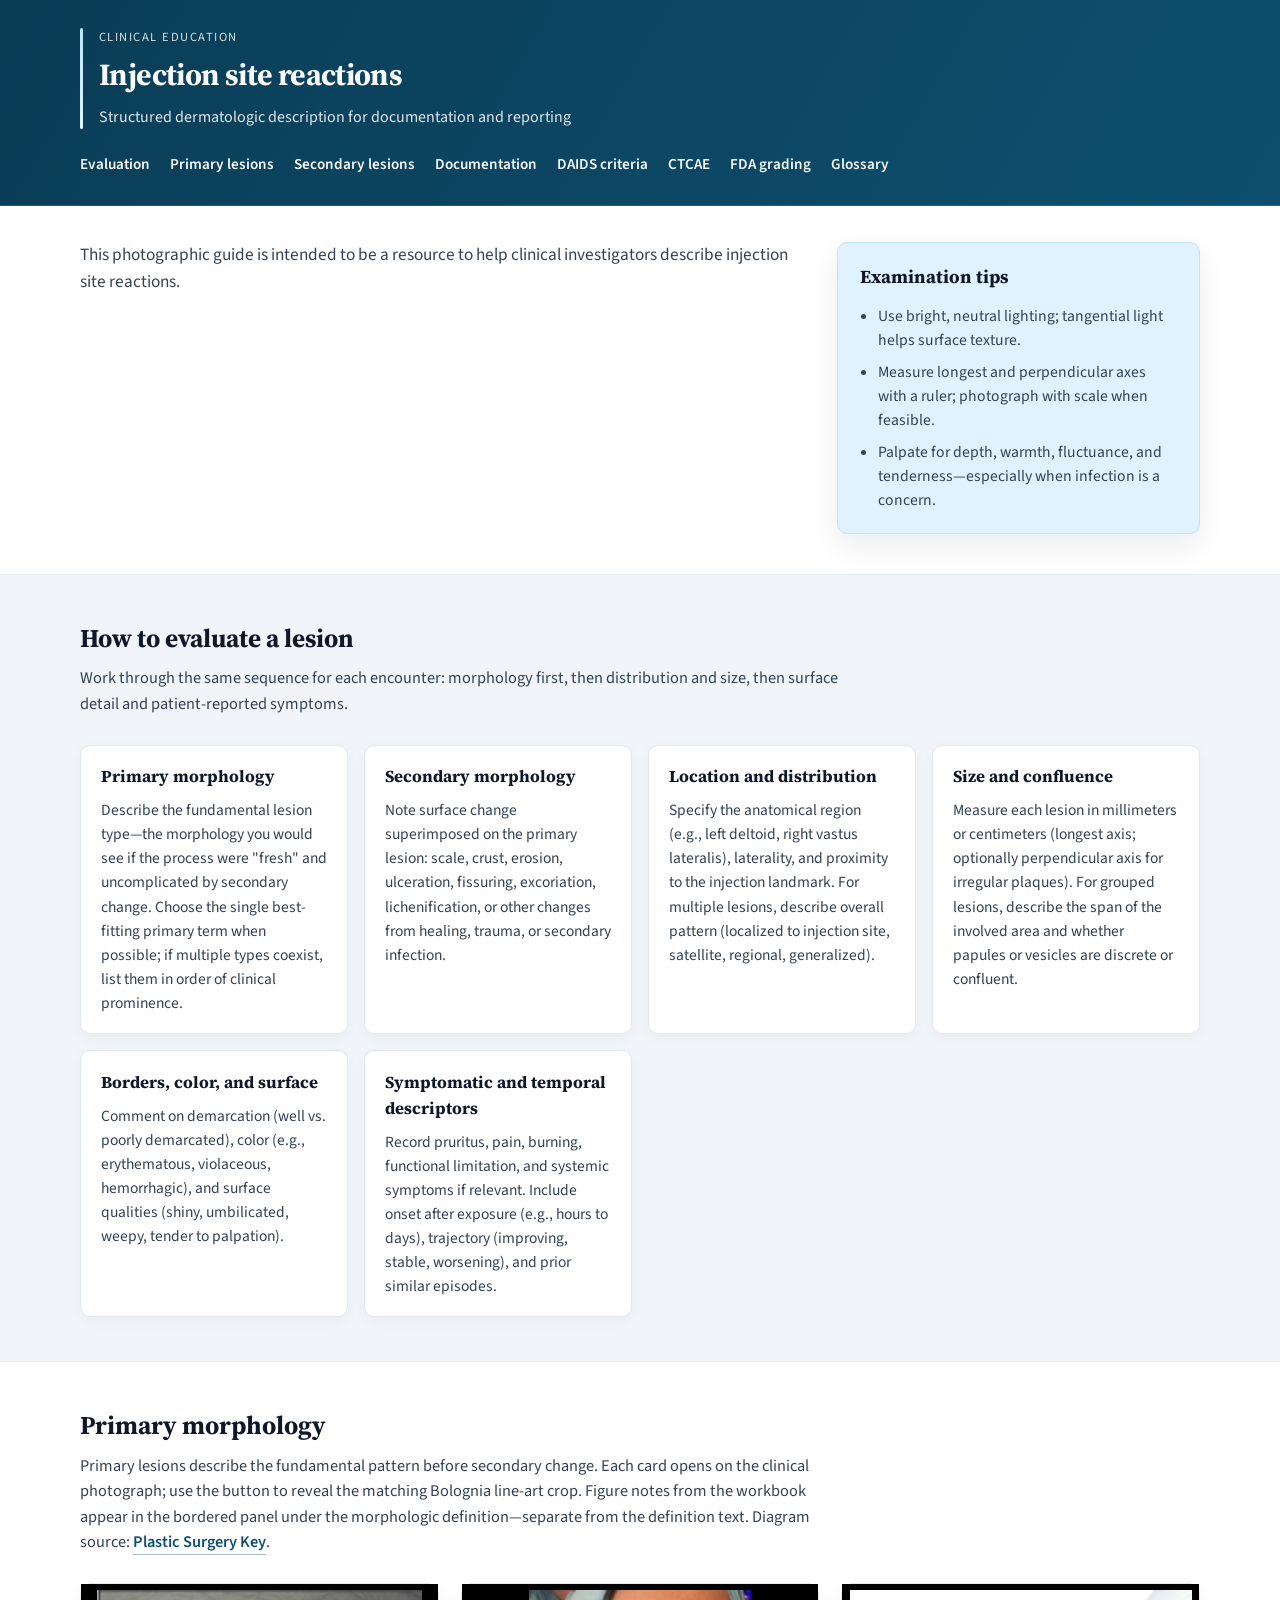
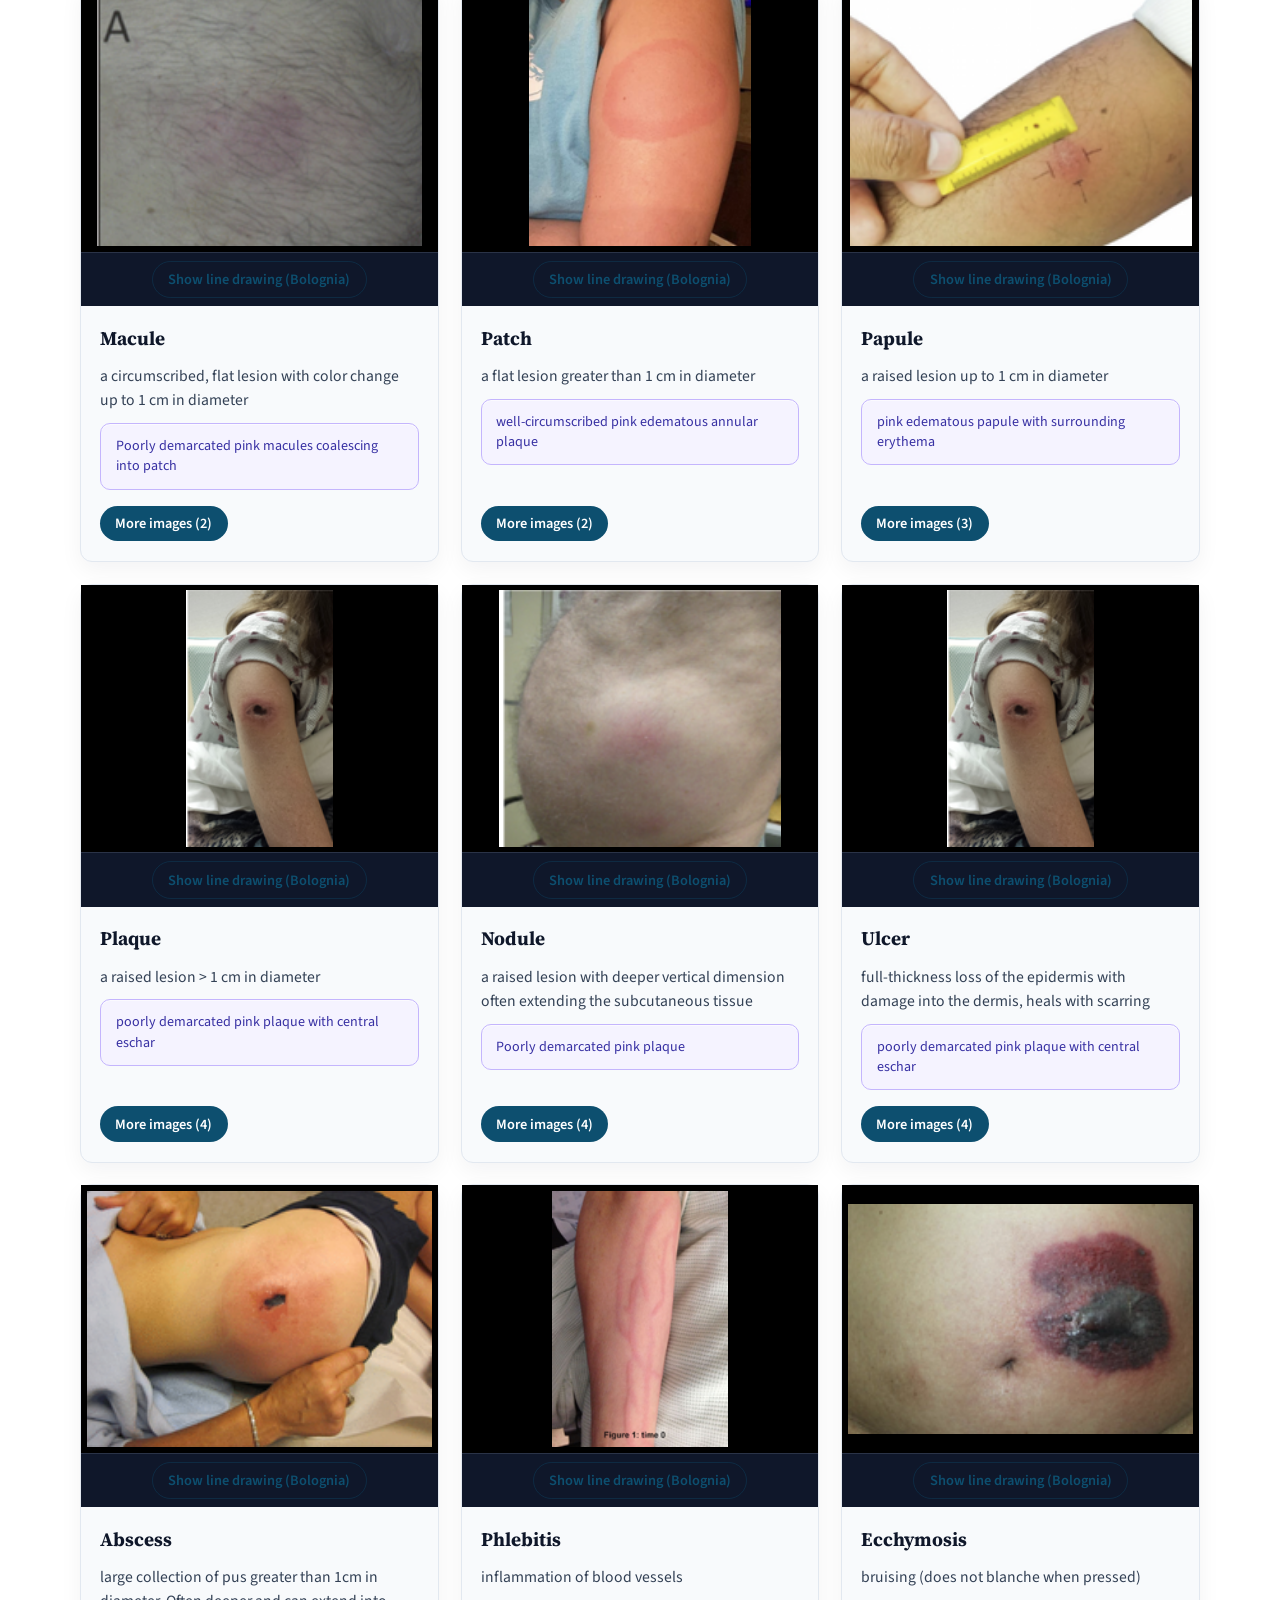
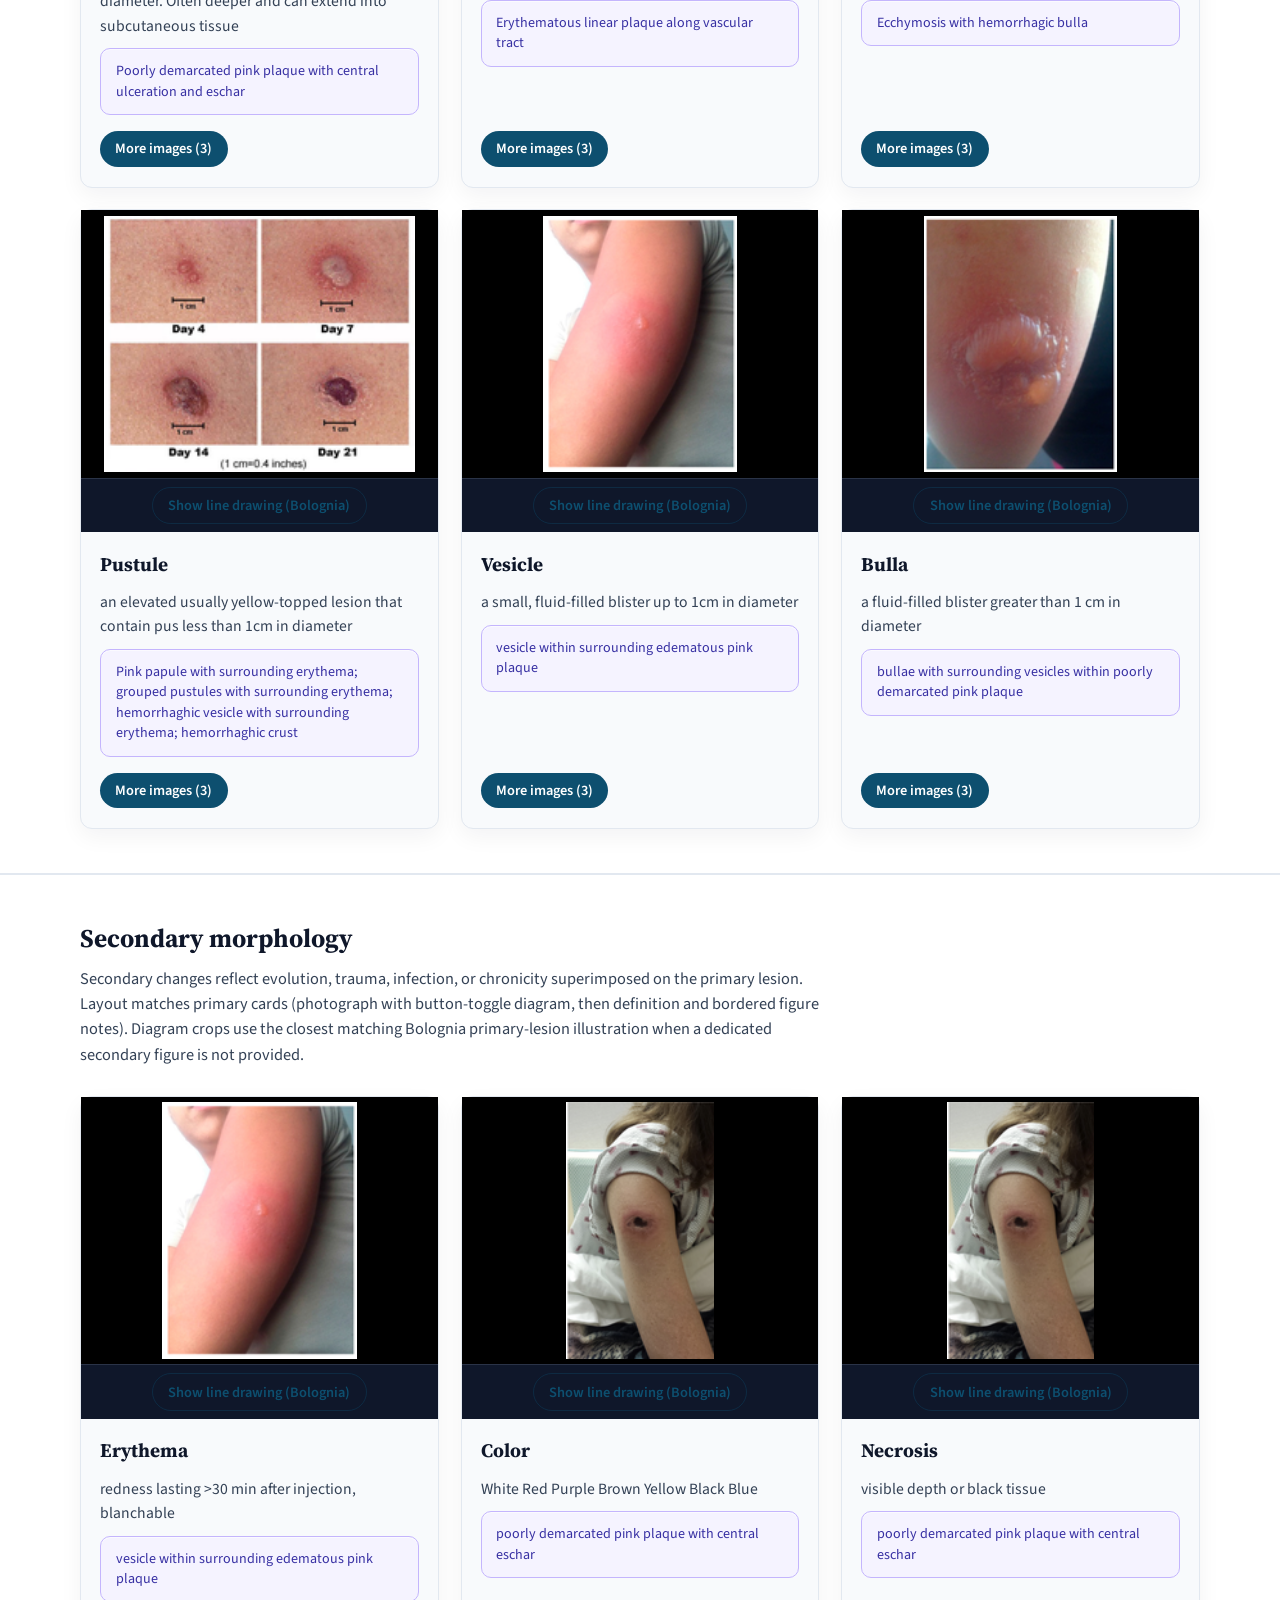
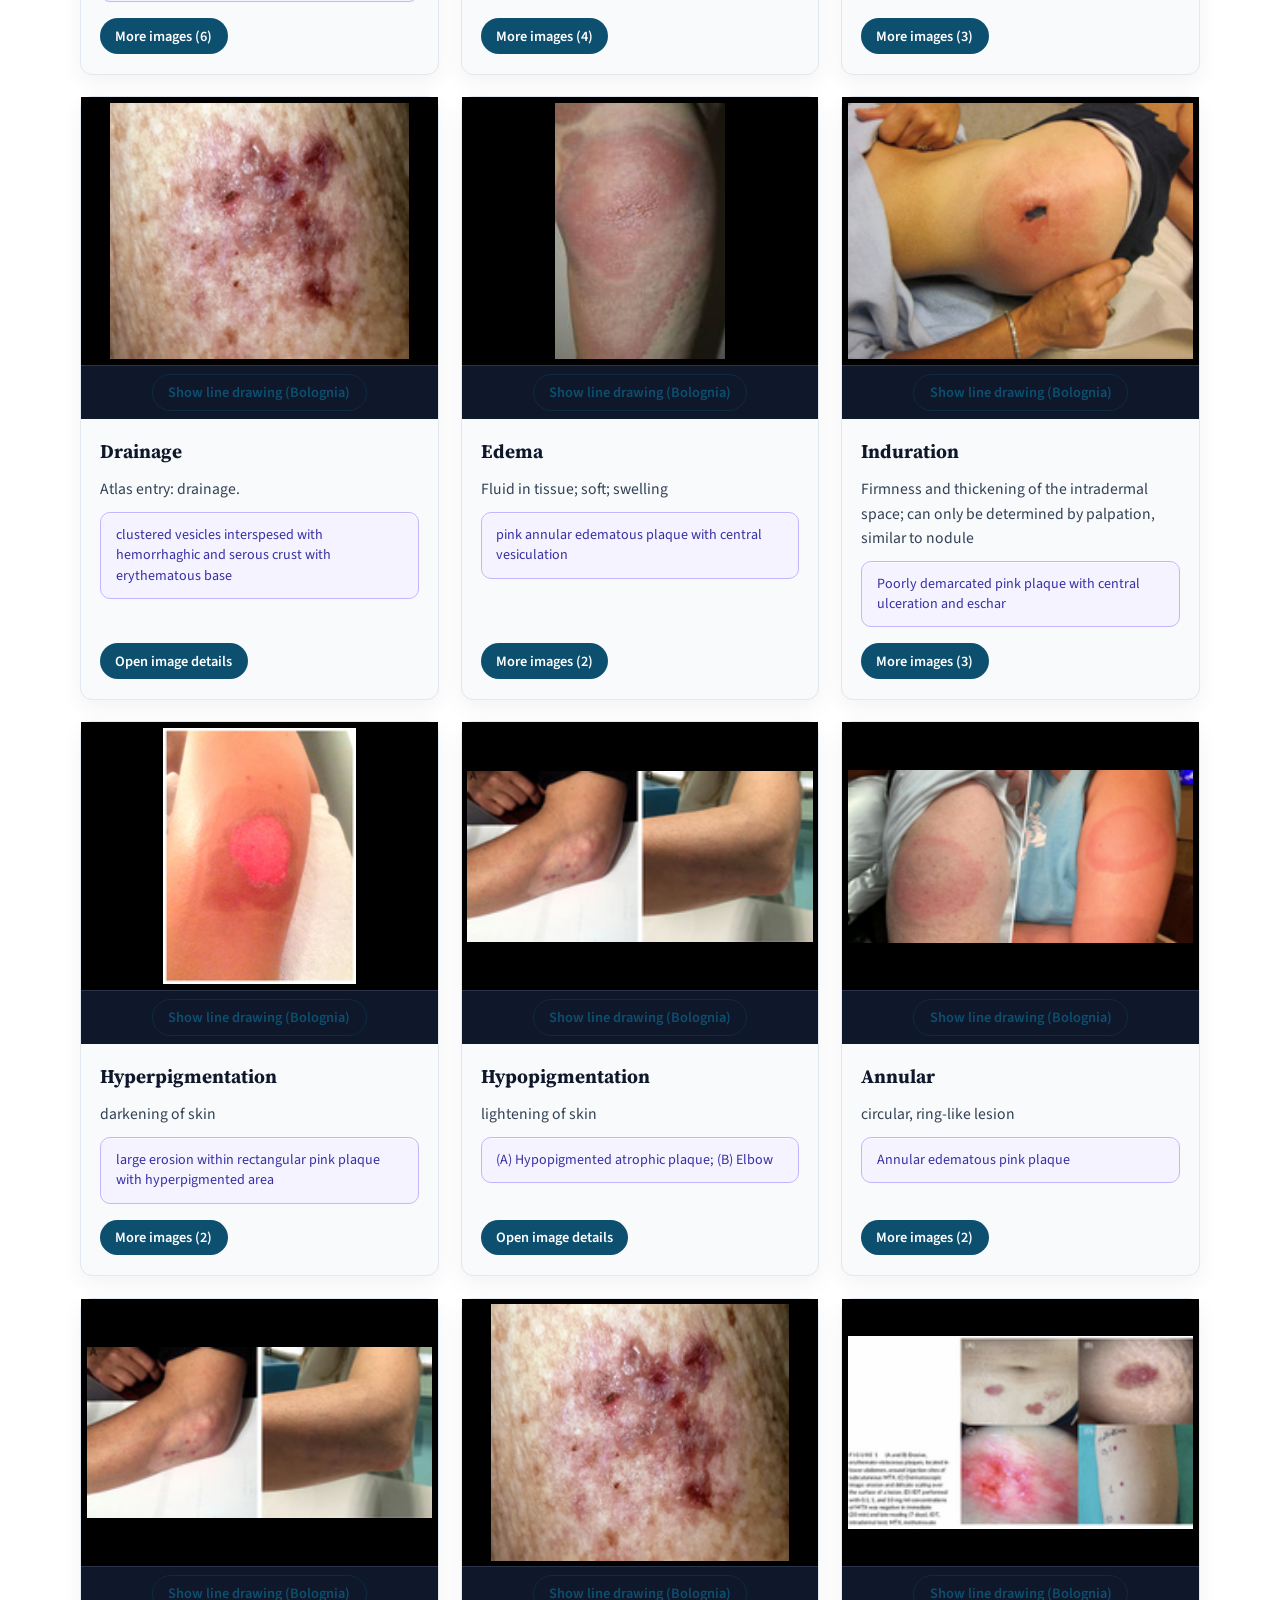
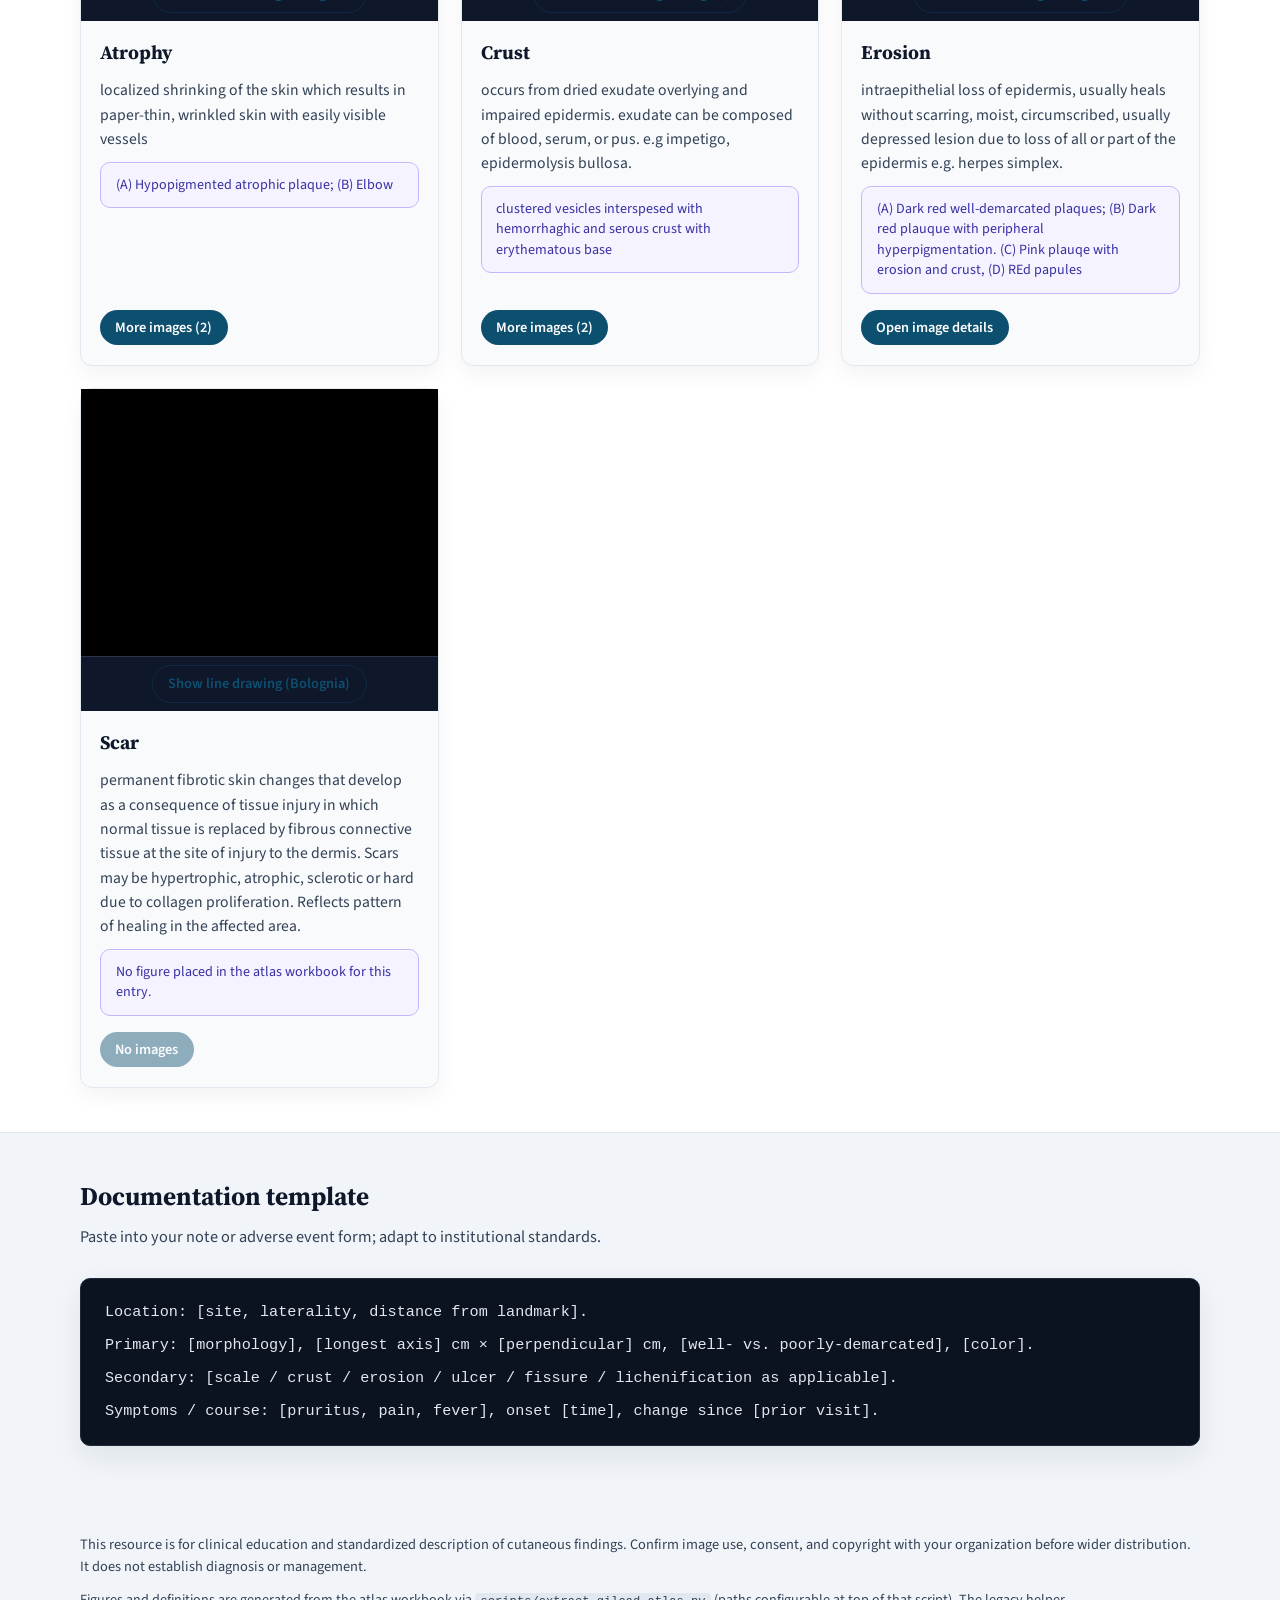
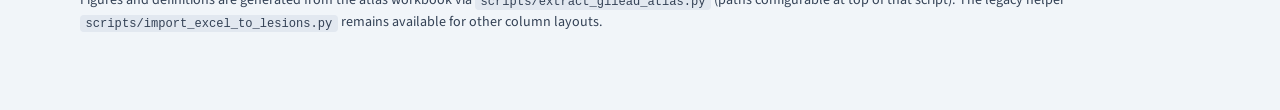
==== index.html @ e32c83c4 "Apply Stanford physician captions to secondary morphology" ====
<!DOCTYPE html>
<html lang="en">
  <head>
    <meta charset="utf-8" />
    <meta name="viewport" content="width=device-width, initial-scale=1" />
    <title>Injection Site Reactions — Clinical Morphology Guide</title>
    <meta
      name="description"
      content="Photographic guide to help clinical investigators describe injection site reactions."
    />
    <link rel="preconnect" href="https://fonts.googleapis.com" />
    <link rel="preconnect" href="https://fonts.gstatic.com" crossorigin />
    <link
      href="https://fonts.googleapis.com/css2?family=Source+Sans+3:ital,wght@0,400;0,600;0,700;1,400&family=Source+Serif+4:ital,opsz,wght@0,8..60,600;0,8..60,700;1,8..60,400&display=swap"
      rel="stylesheet"
    />
    <link rel="stylesheet" href="styles.css" />
  </head>
  <body>
    <a class="skip-link" href="#main">Skip to content</a>
    <header class="site-header">
      <div class="wrap header-inner">
        <div class="brand">
          <span class="brand-mark" aria-hidden="true"></span>
          <div>
            <p class="eyebrow">Clinical education</p>
            <h1 class="site-title">Injection site reactions</h1>
            <p class="site-subtitle">Structured dermatologic description for documentation and reporting</p>
          </div>
        </div>
        <nav class="header-nav" aria-label="Primary">
          <a href="#framework">Evaluation</a>
          <a href="#primary">Primary lesions</a>
          <a href="#secondary">Secondary lesions</a>
          <a href="#template">Documentation</a>
          <a href="daids.html">DAIDS criteria</a>
          <a href="ctcae.html">CTCAE</a>
          <a href="fda.html">FDA grading</a>
          <a href="glossary.html">Glossary</a>
        </nav>
      </div>
    </header>

    <main id="main">
      <section class="hero">
        <div class="wrap hero-grid">
          <div>
            <p class="lede">
              This photographic guide is intended to be a resource to help clinical investigators describe injection site
              reactions.
            </p>
          </div>
          <aside class="callout" aria-label="Clinical pearl">
            <h2 class="callout-title">Examination tips</h2>
            <ul class="callout-list">
              <li>Use bright, neutral lighting; tangential light helps surface texture.</li>
              <li>Measure longest and perpendicular axes with a ruler; photograph with scale when feasible.</li>
              <li>Palpate for depth, warmth, fluctuance, and tenderness—especially when infection is a concern.</li>
            </ul>
          </aside>
        </div>
      </section>

      <section id="framework" class="section">
        <div class="wrap">
          <header class="section-head">
            <h2>How to evaluate a lesion</h2>
            <p class="section-intro">
              Work through the same sequence for each encounter: morphology first, then distribution and size, then
              surface detail and patient-reported symptoms.
            </p>
          </header>
          <div id="evaluation-cards" class="card-grid"></div>
        </div>
      </section>

      <section id="primary" class="section section-alt">
        <div class="wrap">
          <header class="section-head">
            <h2>Primary morphology</h2>
            <p class="section-intro">
              Primary lesions describe the fundamental pattern before secondary change. Each card opens on the clinical
              photograph; use the button to reveal the matching Bolognia line-art crop. Figure notes from the workbook
              appear in the bordered panel under the morphologic definition—separate from the definition text. Diagram
              source:
              <a
                class="inline-link"
                href="https://plasticsurgerykey.com/lesional-morphology-and-assessment/"
                target="_blank"
                rel="noopener noreferrer"
                >Plastic Surgery Key</a
              >.
            </p>
          </header>
          <div id="primary-list" class="lesion-grid"></div>
        </div>
      </section>

      <section id="secondary" class="section section-alt">
        <div class="wrap">
          <header class="section-head">
            <h2>Secondary morphology</h2>
            <p class="section-intro">
              Secondary changes reflect evolution, trauma, infection, or chronicity superimposed on the primary lesion.
              Layout matches primary cards (photograph with button-toggle diagram, then definition and bordered figure notes).
              Diagram crops use the closest matching Bolognia primary-lesion illustration when a dedicated secondary
              figure is not provided.
            </p>
          </header>
          <div id="secondary-list" class="lesion-grid"></div>
        </div>
      </section>

      <section id="template" class="section">
        <div class="wrap">
          <header class="section-head">
            <h2>Documentation template</h2>
            <p class="section-intro">
              Paste into your note or adverse event form; adapt to institutional standards.
            </p>
          </header>
          <div id="template-block" class="template-panel"></div>
        </div>
      </section>

      <section class="section">
        <div class="wrap">
          <footer class="page-footer">
            <p id="disclaimer" class="disclaimer"></p>
            <p class="footer-note">
              Figures and definitions are generated from the atlas workbook via
              <code>scripts/extract_gilead_atlas.py</code> (paths configurable at top of that script). The legacy helper
              <code>scripts/import_excel_to_lesions.py</code> remains available for other column layouts.
            </p>
          </footer>
        </div>
      </section>
    </main>

    <div
      id="image-modal"
      class="modal"
      role="dialog"
      aria-modal="true"
      aria-labelledby="modal-title"
      hidden
    >
      <div class="modal-backdrop" data-close="true"></div>
      <div class="modal-panel" role="document">
        <button type="button" class="modal-close" aria-label="Close gallery" data-close="true">&times;</button>
        <h2 id="modal-title" class="modal-title"></h2>
        <div id="modal-gallery" class="modal-gallery"></div>
      </div>
    </div>

    <div id="morph-popover" class="morph-popover" role="tooltip" hidden>
      <img class="morph-popover-img" src="" alt="" />
      <div class="morph-popover-body">
        <p class="morph-popover-term"></p>
        <p class="morph-popover-def"></p>
      </div>
    </div>

    <script src="diagrams.js"></script>
    <script src="data/lesions.js?v=secondary-stanford"></script>
    <script src="app.js" defer></script>
  </body>
</html>
---- styles.css ----
:root {
  --ink: #0f172a;
  --ink-muted: #334155;
  --surface: #ffffff;
  --surface-alt: #f1f5f9;
  --border: #e2e8f0;
  --accent: #0d4f6f;
  --accent-soft: #e0f2fe;
  --accent-strong: #0a3d56;
  --danger: #b45309;
  --radius: 10px;
  --shadow: 0 12px 30px rgba(15, 23, 42, 0.08);
  --font-sans: "Source Sans 3", system-ui, -apple-system, "Segoe UI", sans-serif;
  --font-serif: "Source Serif 4", Georgia, "Times New Roman", serif;
}

*,
*::before,
*::after {
  box-sizing: border-box;
}

html {
  scroll-behavior: smooth;
}

body {
  margin: 0;
  font-family: var(--font-sans);
  color: var(--ink);
  background: var(--surface-alt);
  line-height: 1.55;
  font-size: 1.02rem;
}

.skip-link {
  position: absolute;
  left: -999px;
  top: 0;
  background: var(--accent);
  color: #fff;
  padding: 0.5rem 1rem;
  z-index: 1000;
}

.skip-link:focus {
  left: 1rem;
  top: 1rem;
}

.wrap {
  width: min(1120px, 100% - 2.5rem);
  margin-inline: auto;
}

.site-header {
  background: linear-gradient(120deg, var(--accent-strong), var(--accent));
  color: #f8fafc;
  padding: 1.75rem 0 1.5rem;
  border-bottom: 1px solid rgba(255, 255, 255, 0.12);
}

.header-inner {
  display: flex;
  flex-wrap: wrap;
  gap: 1.5rem;
  align-items: flex-end;
  justify-content: space-between;
}

.brand {
  display: flex;
  gap: 1rem;
  align-items: flex-start;
}

.brand-mark {
  width: 3px;
  align-self: stretch;
  border-radius: 999px;
  background: linear-gradient(180deg, #bae6fd, #e0f2fe);
  min-height: 4.5rem;
}

.eyebrow {
  margin: 0 0 0.25rem;
  font-size: 0.78rem;
  letter-spacing: 0.12em;
  text-transform: uppercase;
  opacity: 0.85;
}

.site-title {
  margin: 0;
  font-family: var(--font-serif);
  font-size: clamp(1.75rem, 2.4vw, 2.25rem);
  font-weight: 700;
  letter-spacing: -0.02em;
}

.site-subtitle {
  margin: 0.35rem 0 0;
  max-width: 36rem;
  color: #e2e8f0;
  font-size: 1rem;
}

.header-nav {
  display: flex;
  flex-wrap: wrap;
  gap: 0.75rem 1.25rem;
}

.header-nav a {
  color: #f8fafc;
  text-decoration: none;
  font-weight: 600;
  font-size: 0.95rem;
  border-bottom: 2px solid transparent;
  padding-bottom: 0.15rem;
}

.header-nav a:hover,
.header-nav a:focus-visible {
  border-color: #e0f2fe;
}

.header-nav a[aria-current="page"] {
  border-color: #fff;
}

.site-title-link {
  color: inherit;
  text-decoration: none;
}

.site-title-link:hover,
.site-title-link:focus-visible {
  text-decoration: underline;
}

.hero {
  background: var(--surface);
  border-bottom: 1px solid var(--border);
}

.hero-grid {
  display: grid;
  gap: 2rem;
  padding: 2.25rem 0 2.5rem;
  grid-template-columns: minmax(0, 2fr) minmax(260px, 1fr);
}

@media (max-width: 880px) {
  .hero-grid {
    grid-template-columns: 1fr;
  }
}

.lede {
  margin: 0 0 1rem;
  font-size: 1.08rem;
  color: var(--ink-muted);
}

.hero-meta {
  margin: 0;
  font-size: 0.95rem;
  color: var(--ink-muted);
}

.inline-link {
  color: var(--accent);
  font-weight: 600;
  text-decoration: none;
  border-bottom: 1px solid rgba(13, 79, 111, 0.35);
}

.inline-link:hover,
.inline-link:focus-visible {
  border-bottom-color: var(--accent);
}

.callout {
  background: var(--accent-soft);
  border: 1px solid #bae6fd;
  border-radius: var(--radius);
  padding: 1.25rem 1.35rem;
  box-shadow: var(--shadow);
}

.callout-title {
  margin: 0 0 0.75rem;
  font-family: var(--font-serif);
  font-size: 1.15rem;
}

.callout-list {
  margin: 0;
  padding-left: 1.1rem;
  color: var(--ink-muted);
  font-size: 0.98rem;
}

.callout-list li + li {
  margin-top: 0.45rem;
}

.section {
  padding: 2.75rem 0;
}

.section-alt {
  background: var(--surface);
  border-block: 1px solid var(--border);
}

.section-head {
  max-width: 760px;
  margin-bottom: 1.75rem;
}

.section-head h2 {
  margin: 0 0 0.5rem;
  font-family: var(--font-serif);
  font-size: clamp(1.45rem, 2vw, 1.75rem);
  color: var(--ink);
}

.section-intro {
  margin: 0;
  color: var(--ink-muted);
}

.card-grid {
  display: grid;
  gap: 1rem;
  grid-template-columns: repeat(auto-fit, minmax(260px, 1fr));
}

.eval-card {
  background: var(--surface);
  border-radius: var(--radius);
  border: 1px solid var(--border);
  padding: 1.15rem 1.25rem;
  box-shadow: 0 4px 14px rgba(15, 23, 42, 0.04);
}

.eval-card h3 {
  margin: 0 0 0.5rem;
  font-size: 1.05rem;
  font-family: var(--font-serif);
}

.eval-card p {
  margin: 0;
  color: var(--ink-muted);
  font-size: 0.97rem;
}

.lesion-grid {
  display: grid;
  gap: 1.35rem;
  grid-template-columns: repeat(auto-fit, minmax(300px, 1fr));
}

.lesion-card {
  background: var(--surface);
  border: 1px solid var(--border);
  border-radius: calc(var(--radius) + 2px);
  overflow: visible;
  display: flex;
  flex-direction: column;
  height: 100%;
  box-shadow: 0 8px 22px rgba(15, 23, 42, 0.05);
}

.section-alt .lesion-card {
  background: #f8fafc;
}

.figure-wrap {
  position: relative;
  background: #0b1220;
}

.figure-wrap img {
  display: block;
  width: 100%;
  height: auto;
  max-height: 260px;
  object-fit: contain;
  background: #0b1220;
}

/* Lesion card: photograph vs Bolognia diagram — button toggles 3D flip (not click on photo) */
/* Fixed aspect-ratio stage so every morphology panel matches grid column width and aligns row-to-row. */
.figure-flip {
  position: relative;
  perspective: 960px;
  background: #000000;
  border-radius: calc(var(--radius) + 2px) calc(var(--radius) + 2px) 0 0;
  flex-shrink: 0;
}

.figure-flip-inner {
  position: relative;
  width: 100%;
  aspect-ratio: 4 / 3;
  transform-style: preserve-3d;
  transition: transform 0.55s cubic-bezier(0.4, 0, 0.2, 1);
}

.figure-flip.is-flipped .figure-flip-inner {
  transform: rotateY(180deg);
}

.figure-face {
  position: absolute;
  inset: 0;
  width: 100%;
  height: 100%;
  box-sizing: border-box;
  backface-visibility: hidden;
  -webkit-backface-visibility: hidden;
  display: flex;
  align-items: center;
  justify-content: center;
}

.figure-face--front {
  z-index: 2;
  background: #000000;
  padding: 0.35rem;
}

.figure-face--back {
  z-index: 1;
  background: #eef2f7;
  border-bottom: 1px solid #cbd5e1;
  padding: 0.75rem 0.85rem;
  transform: rotateY(180deg);
}

.figure-flip-photo {
  display: block;
  width: 100%;
  height: 100%;
  max-width: 100%;
  max-height: 100%;
  object-fit: contain;
  object-position: center;
}

.figure-flip-diagram {
  display: block;
  max-width: 100%;
  max-height: 100%;
  width: auto;
  height: auto;
  object-fit: contain;
  object-position: center;
  transform: scaleX(-1);
}

.figure-flip-toolbar {
  min-height: 2.75rem;
  box-sizing: border-box;
  padding: 0.5rem 0.75rem;
  background: #0f172a;
  border-top: 1px solid rgba(148, 163, 184, 0.2);
  display: flex;
  justify-content: center;
  align-items: center;
}

.figure-flip-toggle {
  font-size: 0.82rem;
}

@media (prefers-reduced-motion: reduce) {
  .figure-flip-inner {
    transition: none;
  }
}

.atlas-caption-box {
  margin: 0;
  padding: 0.75rem 0.9rem;
  border-radius: var(--radius);
  border: 1px solid #c4b5fd;
  background: #f5f3ff;
  box-shadow: inset 0 1px 0 rgba(255, 255, 255, 0.65);
}

.atlas-caption-text {
  margin: 0 0 0.45rem;
  font-size: 0.88rem;
  line-height: 1.45;
  color: #3730a3;
}

.atlas-caption-text:last-child {
  margin-bottom: 0;
}

.atlas-caption-credit {
  margin: 0;
  font-size: 0.8rem;
  line-height: 1.4;
  color: #5b21b6;
  font-weight: 600;
}

.lesion-body {
  padding: 1.1rem 1.2rem 1.25rem;
  display: flex;
  flex-direction: column;
  gap: 0.65rem;
  flex: 1;
}

.lesion-body h3 {
  margin: 0;
  font-family: var(--font-serif);
  font-size: 1.2rem;
}

.term-def {
  margin: 0;
  color: var(--ink-muted);
  font-size: 0.98rem;
}

.figure-actions {
  display: flex;
  flex-wrap: wrap;
  gap: 0.5rem;
  margin-top: auto;
  padding-top: 0.35rem;
}

.btn {
  border: none;
  border-radius: 999px;
  padding: 0.45rem 0.95rem;
  font-family: var(--font-sans);
  font-weight: 600;
  font-size: 0.9rem;
  cursor: pointer;
  background: var(--accent);
  color: #fff;
  text-decoration: none;
  display: inline-flex;
  align-items: center;
  gap: 0.35rem;
}

.btn:hover,
.btn:focus-visible {
  background: var(--accent-strong);
}

.btn:disabled {
  opacity: 0.45;
  cursor: not-allowed;
}

.btn-ghost {
  background: transparent;
  color: var(--accent);
  border: 1px solid rgba(13, 79, 111, 0.35);
}

.btn-ghost:hover,
.btn-ghost:focus-visible {
  background: var(--accent-soft);
}

.template-panel {
  background: #0b1220;
  color: #e2e8f0;
  border-radius: var(--radius);
  padding: 1.35rem 1.5rem;
  border: 1px solid #1e293b;
  font-family: ui-monospace, "Cascadia Code", "Source Code Pro", Menlo, monospace;
  font-size: 0.95rem;
  line-height: 1.5;
  box-shadow: var(--shadow);
}

.template-panel p {
  margin: 0 0 0.65rem;
}

.template-panel p:last-child {
  margin-bottom: 0;
}

.page-footer {
  padding-bottom: 2rem;
}

.disclaimer {
  margin: 0 0 0.75rem;
  font-size: 0.9rem;
  color: var(--ink-muted);
}

.footer-note {
  margin: 0;
  font-size: 0.88rem;
  color: var(--ink-muted);
}

.footer-note code {
  font-size: 0.86em;
  background: #e2e8f0;
  padding: 0.1rem 0.35rem;
  border-radius: 4px;
}

.modal[hidden] {
  display: none;
}

.modal:not([hidden]) {
  display: block;
}

.modal {
  position: fixed;
  inset: 0;
  z-index: 1200;
}

.modal-backdrop {
  position: absolute;
  inset: 0;
  background: rgba(15, 23, 42, 0.55);
  backdrop-filter: blur(2px);
}

.modal-panel {
  position: relative;
  margin: 4vh auto;
  width: min(960px, 94vw);
  max-height: 88vh;
  overflow: auto;
  background: var(--surface);
  border-radius: calc(var(--radius) + 4px);
  padding: 1.5rem 1.5rem 1.75rem;
  box-shadow: 0 24px 60px rgba(15, 23, 42, 0.35);
  border: 1px solid var(--border);
}

.modal-close {
  position: absolute;
  top: 0.65rem;
  right: 0.75rem;
  border: none;
  background: transparent;
  font-size: 1.75rem;
  line-height: 1;
  cursor: pointer;
  color: var(--ink-muted);
}

.modal-close:hover,
.modal-close:focus-visible {
  color: var(--ink);
}

.modal-title {
  margin: 0 2.5rem 1rem 0;
  font-family: var(--font-serif);
  font-size: 1.35rem;
}

.modal-gallery {
  display: grid;
  gap: 1.25rem;
  grid-template-columns: repeat(auto-fit, minmax(240px, 1fr));
}

.modal-figure {
  border: 1px solid var(--border);
  border-radius: var(--radius);
  overflow: hidden;
  background: #0b1220;
}

.modal-figure img {
  display: block;
  width: 100%;
  height: auto;
  max-height: 320px;
  object-fit: contain;
}

.modal-caption {
  padding: 0.65rem 0.75rem;
  font-size: 0.88rem;
  background: #f8fafc;
  color: var(--ink-muted);
}

body.modal-open {
  overflow: hidden;
}

/* DAIDS grading */
.morph-term-demo {
  color: var(--accent);
  text-decoration: underline;
  text-decoration-style: dotted;
  text-underline-offset: 0.2em;
  font-weight: 600;
}

.daids-layout {
  display: flex;
  flex-direction: column;
  gap: 1.75rem;
}

.daids-table-wrap {
  overflow-x: auto;
  border: 1px solid var(--border);
  border-radius: var(--radius);
  background: var(--surface);
  box-shadow: var(--shadow);
}

.daids-table {
  width: 100%;
  border-collapse: collapse;
  font-size: 0.92rem;
  min-width: 720px;
}

.daids-table th,
.daids-table td {
  border: 1px solid var(--border);
  padding: 0.75rem 0.85rem;
  vertical-align: top;
  text-align: left;
}

.daids-table thead th {
  background: var(--accent-strong);
  color: #f8fafc;
  font-family: var(--font-serif);
  font-weight: 600;
  font-size: 0.95rem;
}

.daids-table tbody th {
  background: #f1f5f9;
  font-weight: 600;
  max-width: 11rem;
}

.daids-group-row th {
  background: #e2e8f0;
}

.daids-group-pad {
  background: #f8fafc;
}

.daids-subparam {
  font-weight: 500;
  font-size: 0.88rem;
  color: var(--ink-muted);
  padding-left: 1.25rem !important;
}

.daids-param {
  display: block;
  color: var(--ink);
}

.daids-note {
  display: block;
  margin-top: 0.35rem;
  font-size: 0.82rem;
  font-weight: 400;
  color: var(--ink-muted);
  font-style: italic;
}

.daids-footnote {
  margin: 0;
  font-size: 0.88rem;
  color: var(--ink-muted);
  line-height: 1.5;
}

.ctcae-definition {
  margin: 1rem 0 0;
  padding: 0.85rem 1rem;
  font-size: 0.92rem;
  color: var(--ink-muted);
  background: var(--surface);
  border: 1px solid var(--border);
  border-radius: var(--radius);
  line-height: 1.5;
}

.ctcae-definition strong {
  color: var(--ink);
}

.ctcae-table tbody th {
  max-width: 10rem;
}

.fda-marker {
  margin-left: 0.15em;
  font-weight: 400;
  color: var(--ink-muted);
}

.fda-footnotes {
  margin-top: 1rem;
}

.fda-footnotes-list {
  margin: 0;
  padding-left: 1.25rem;
  font-size: 0.88rem;
  color: var(--ink-muted);
  line-height: 1.5;
}

.fda-footnotes-list li + li {
  margin-top: 0.35rem;
}

.grading-page .section {
  padding-bottom: 3rem;
}

.grading-back {
  margin: 0 0 0.75rem;
  font-size: 0.92rem;
}

.grading-back a {
  color: var(--accent);
  font-weight: 600;
  text-decoration: none;
}

.grading-back a:hover,
.grading-back a:focus-visible {
  text-decoration: underline;
}

.grading-links {
  display: grid;
  gap: 1rem;
  grid-template-columns: repeat(auto-fit, minmax(220px, 1fr));
}

.grading-link-card {
  display: block;
  padding: 1.15rem 1.25rem;
  background: var(--surface);
  border: 1px solid var(--border);
  border-radius: var(--radius);
  box-shadow: var(--shadow);
  color: inherit;
  text-decoration: none;
  transition: border-color 0.15s ease, box-shadow 0.15s ease;
}

.grading-link-card:hover,
.grading-link-card:focus-visible {
  border-color: var(--accent);
  box-shadow: 0 14px 32px rgba(13, 79, 111, 0.12);
  outline: none;
}

.grading-link-card h3 {
  margin: 0 0 0.4rem;
  font-family: var(--font-serif);
  font-size: 1.15rem;
  color: var(--accent-strong);
}

.grading-link-card p {
  margin: 0;
  font-size: 0.92rem;
  color: var(--ink-muted);
  line-height: 1.45;
}

.glossary-toolbar {
  display: flex;
  flex-wrap: wrap;
  align-items: center;
  gap: 0.75rem 1rem;
  margin-bottom: 1rem;
}

.glossary-search-label {
  font-weight: 600;
  font-size: 0.92rem;
}

.glossary-search {
  flex: 1 1 220px;
  max-width: 360px;
  padding: 0.55rem 0.75rem;
  border: 1px solid var(--border);
  border-radius: var(--radius);
  font: inherit;
}

.glossary-count {
  margin: 0;
  font-size: 0.88rem;
  color: var(--ink-muted);
}

.glossary-list {
  margin: 0;
  padding: 0;
  list-style: none;
  columns: 2;
  column-gap: 2rem;
  background: var(--surface);
  border: 1px solid var(--border);
  border-radius: var(--radius);
  box-shadow: var(--shadow);
  padding: 1rem 1.25rem;
}

.glossary-term {
  break-inside: avoid;
  padding: 0.35rem 0;
  font-size: 0.94rem;
  border-bottom: 1px solid #f1f5f9;
}

.glossary-term .glossary-morph-term {
  display: inline;
  text-align: left;
}

@media (max-width: 640px) {
  .glossary-list {
    columns: 1;
  }
}

.daids-source {
  display: inline-block;
  margin-top: 0.35rem;
}

.morph-term {
  appearance: none;
  border: none;
  padding: 0;
  margin: 0;
  font: inherit;
  color: var(--accent);
  font-weight: 600;
  text-decoration: underline;
  text-decoration-style: dotted;
  text-underline-offset: 0.18em;
  cursor: help;
  background: transparent;
}

.morph-term:hover,
.morph-term:focus-visible {
  color: var(--accent-strong);
  background: var(--accent-soft);
  border-radius: 2px;
  outline: none;
}

.morph-popover {
  position: fixed;
  z-index: 1100;
  width: min(300px, calc(100vw - 24px));
  background: var(--surface);
  border: 1px solid var(--border);
  border-radius: var(--radius);
  box-shadow: 0 16px 40px rgba(15, 23, 42, 0.2);
  overflow: hidden;
  pointer-events: auto;
}

.morph-popover[hidden] {
  display: none;
}

.morph-popover-img {
  display: block;
  width: 100%;
  height: auto;
  max-height: 200px;
  object-fit: contain;
  background: #0b1220;
}

.morph-popover-body {
  padding: 0.75rem 0.85rem;
}

.morph-popover-term {
  margin: 0 0 0.35rem;
  font-family: var(--font-serif);
  font-weight: 700;
  font-size: 1.05rem;
  color: var(--ink);
}

.morph-popover-def {
  margin: 0;
  font-size: 0.88rem;
  color: var(--ink-muted);
  line-height: 1.45;
}
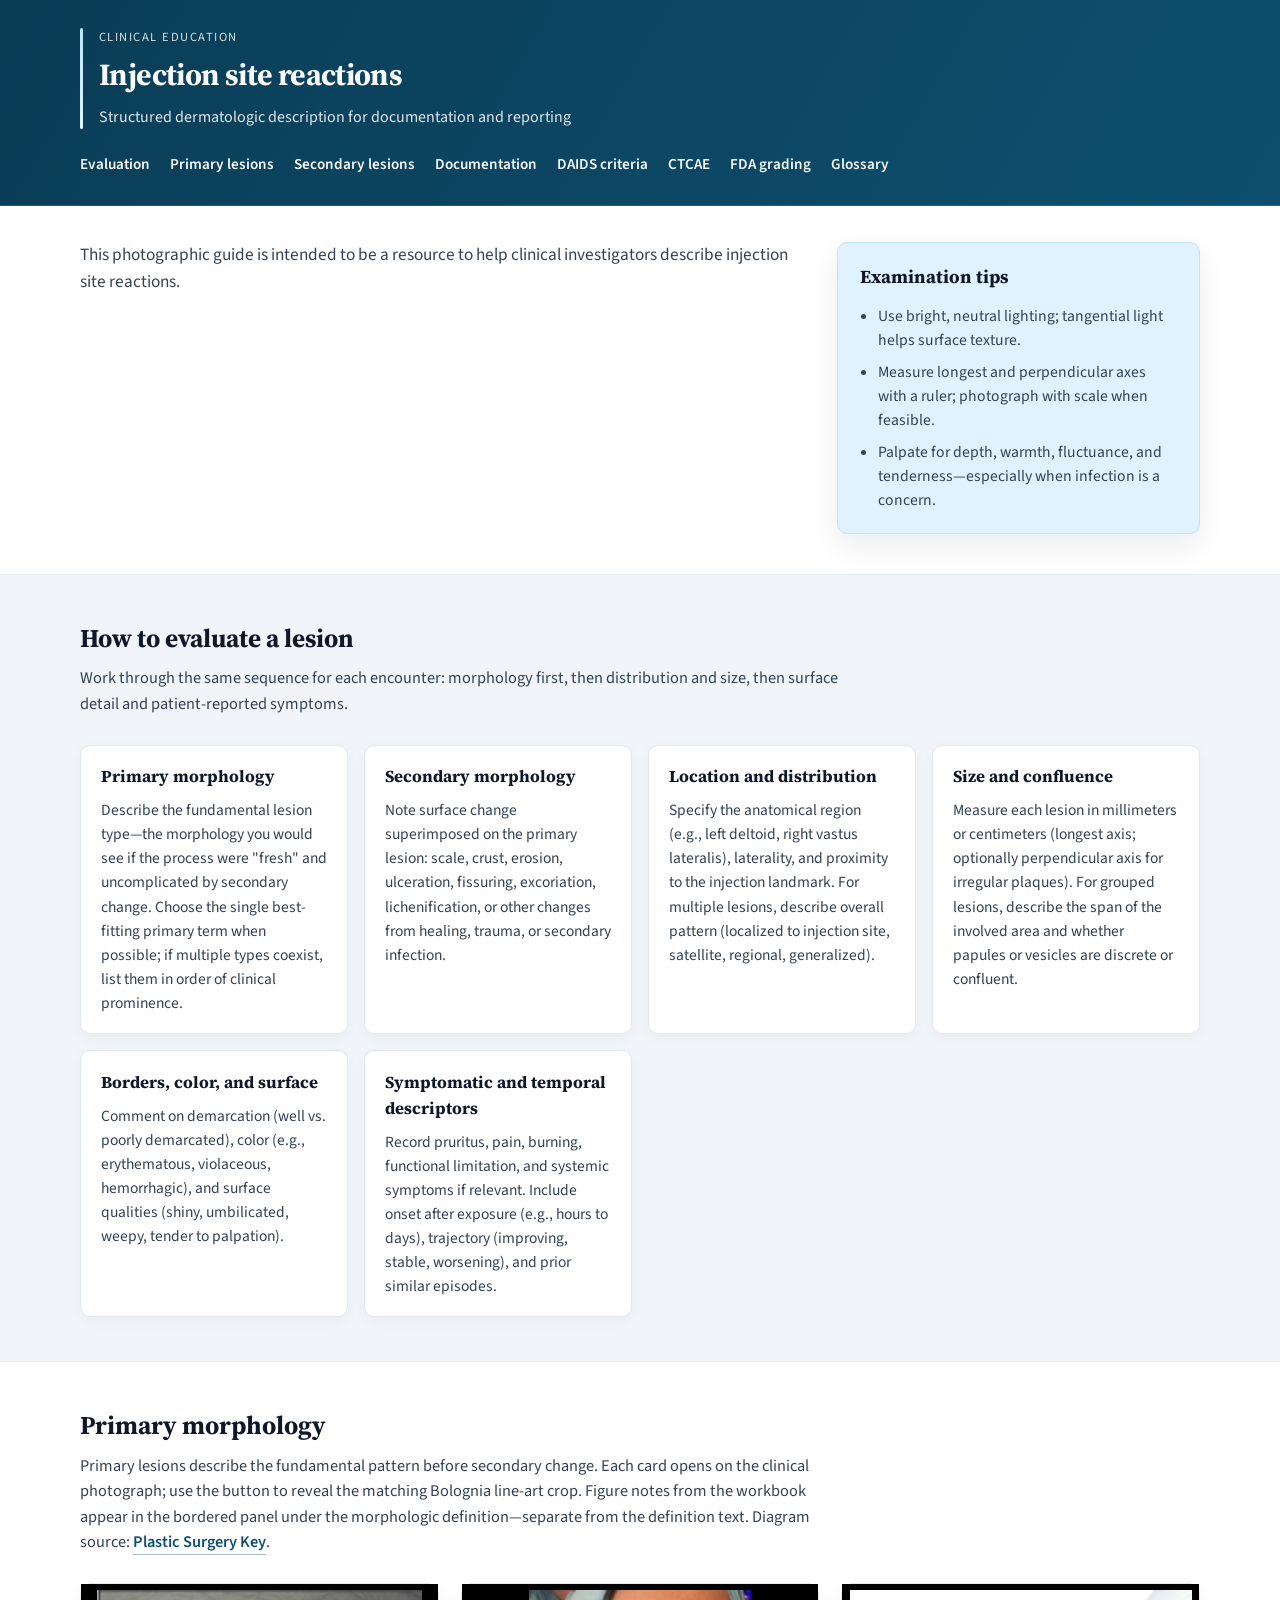
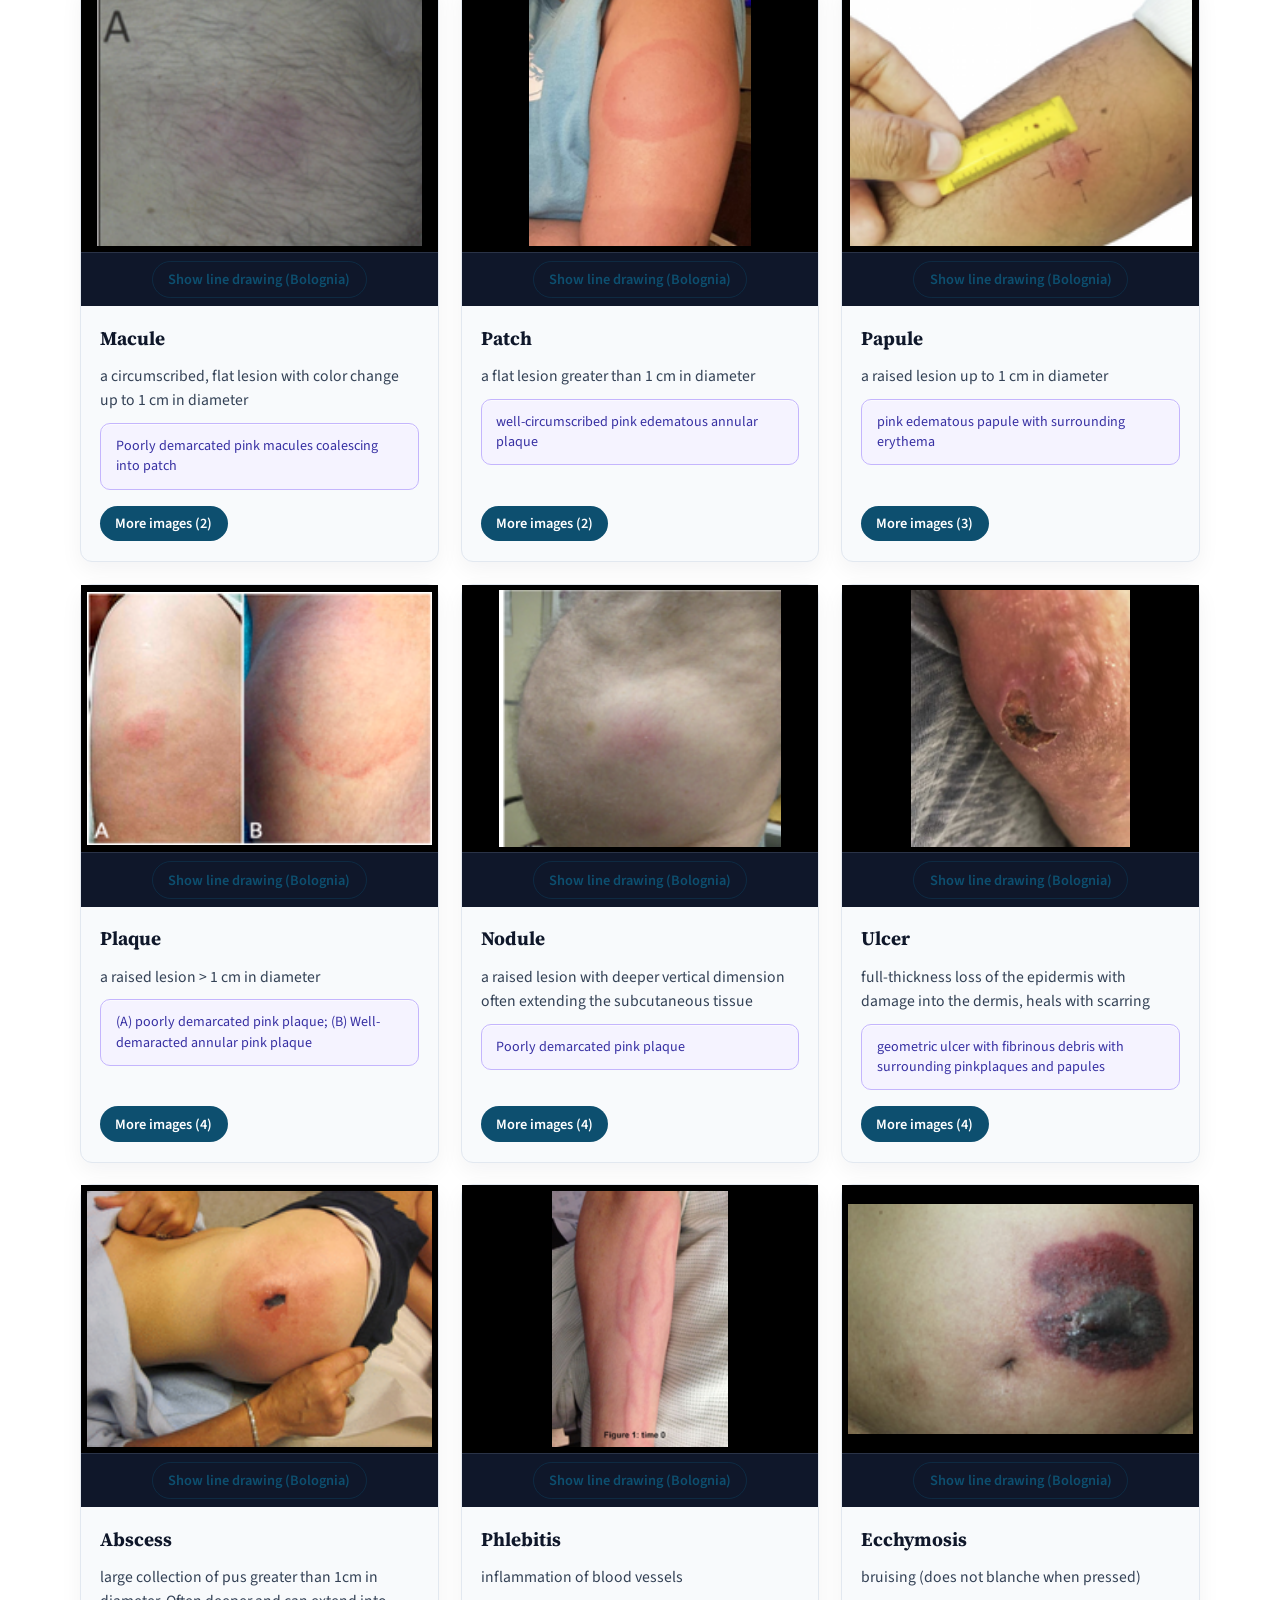
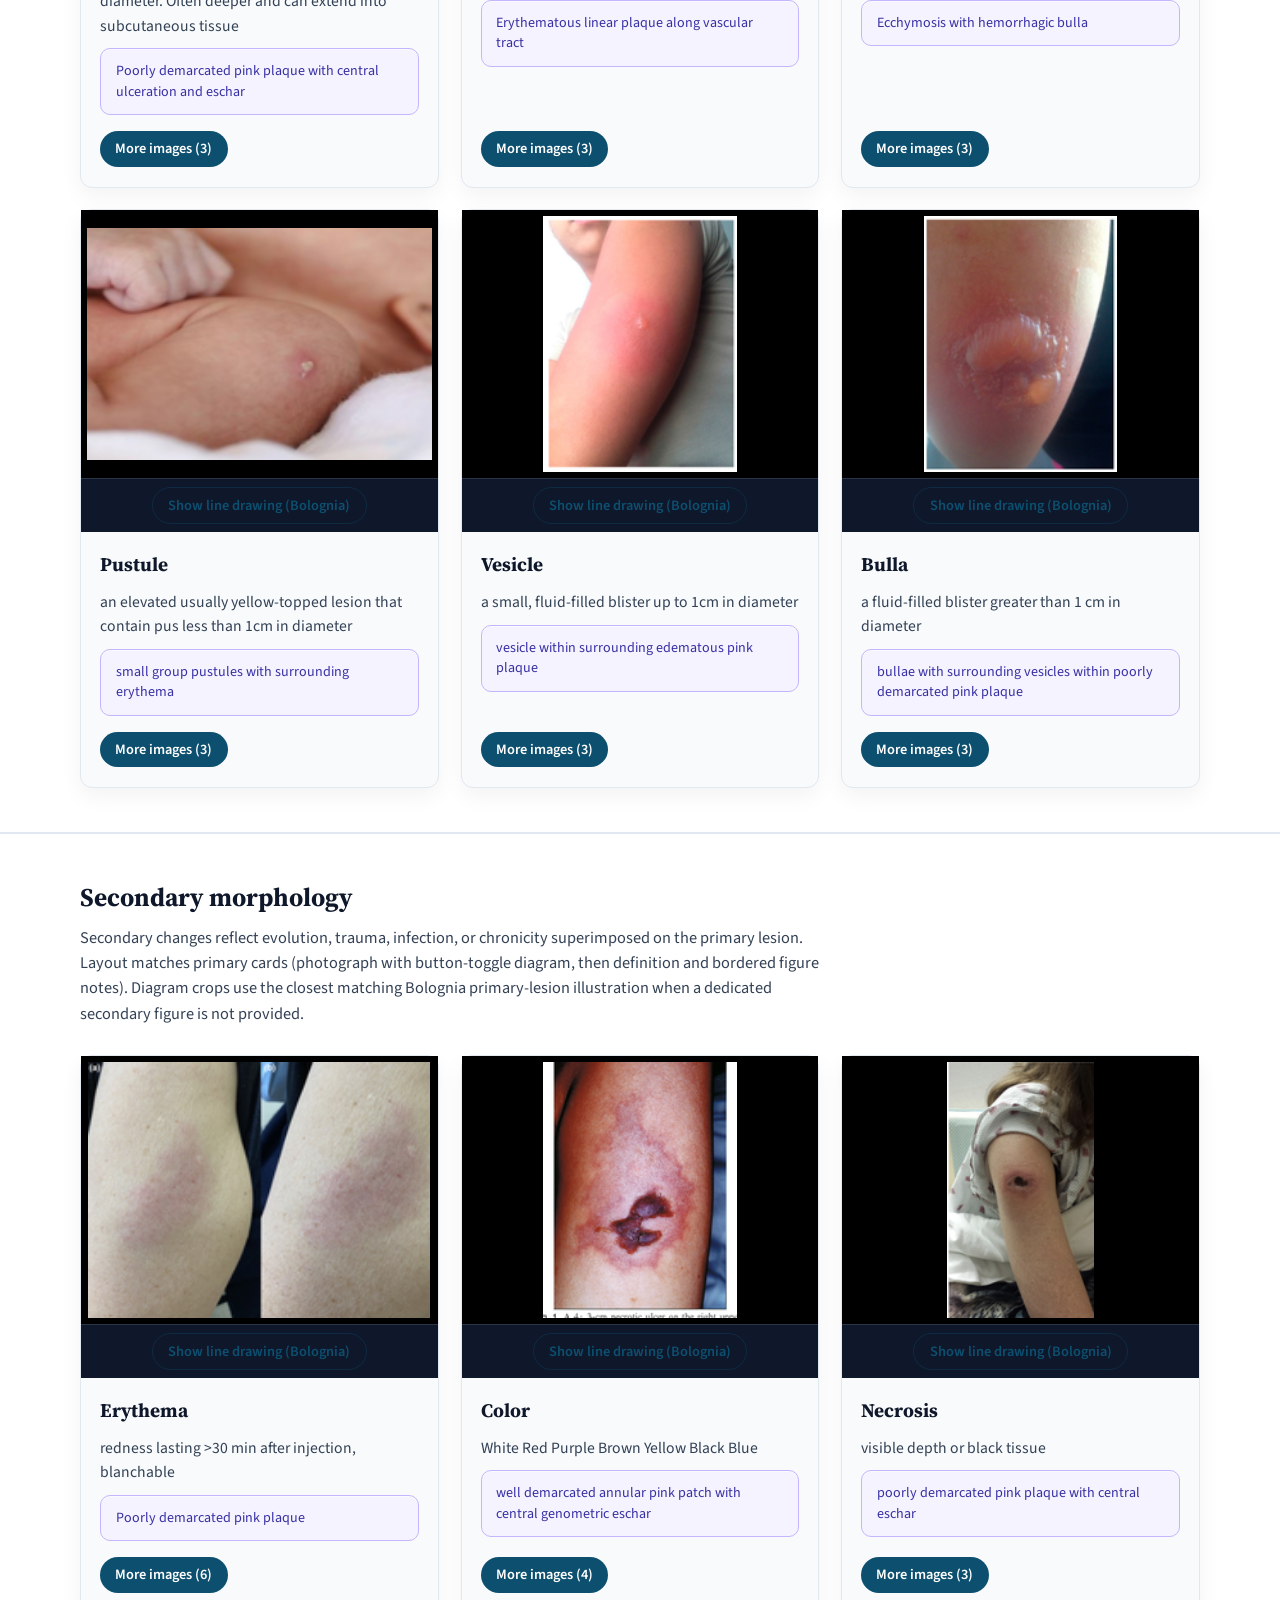
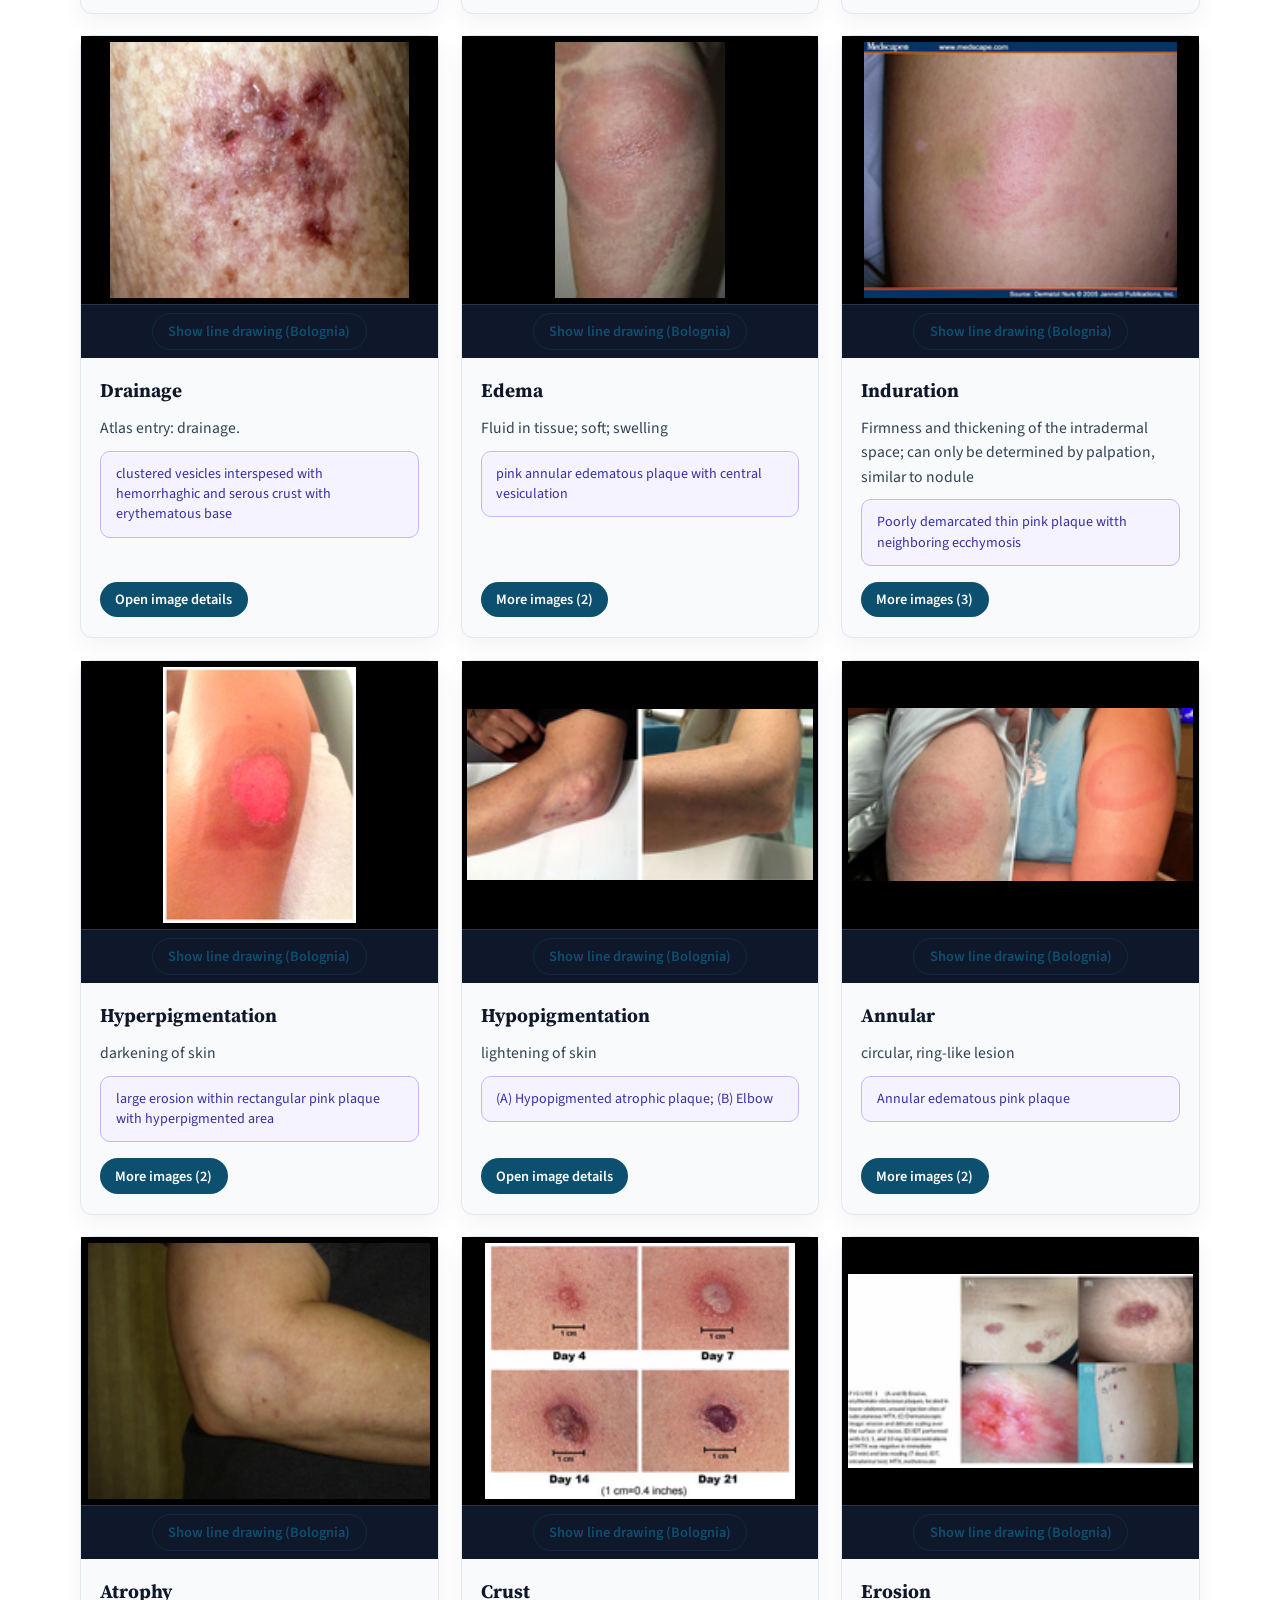
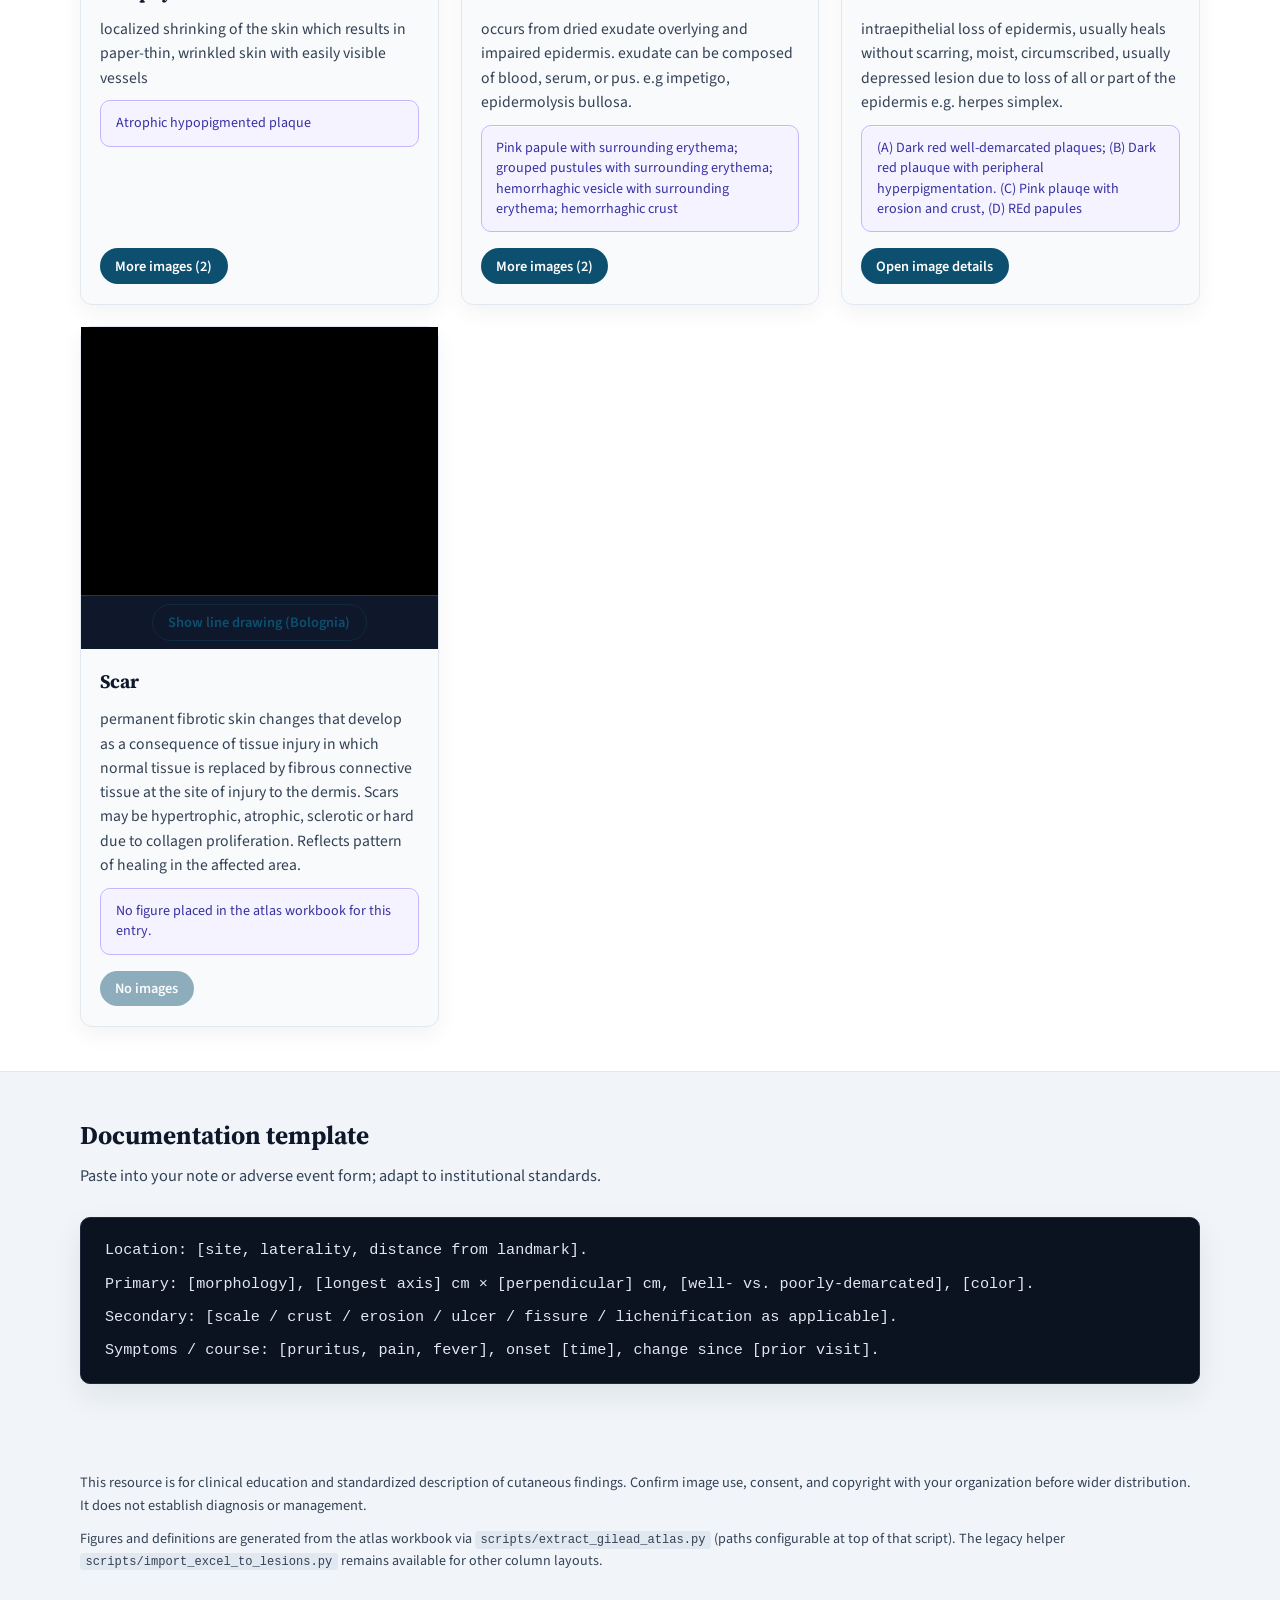
==== commit fabe5cd6: "Reorder photos so each category shows a unique first image" ====
--- a/index.html
+++ b/index.html
@@ -162,7 +162,7 @@
     </div>
 
     <script src="diagrams.js"></script>
-    <script src="data/lesions.js?v=secondary-stanford"></script>
+    <script src="data/lesions.js?v=unique-first"></script>
     <script src="app.js" defer></script>
   </body>
 </html>
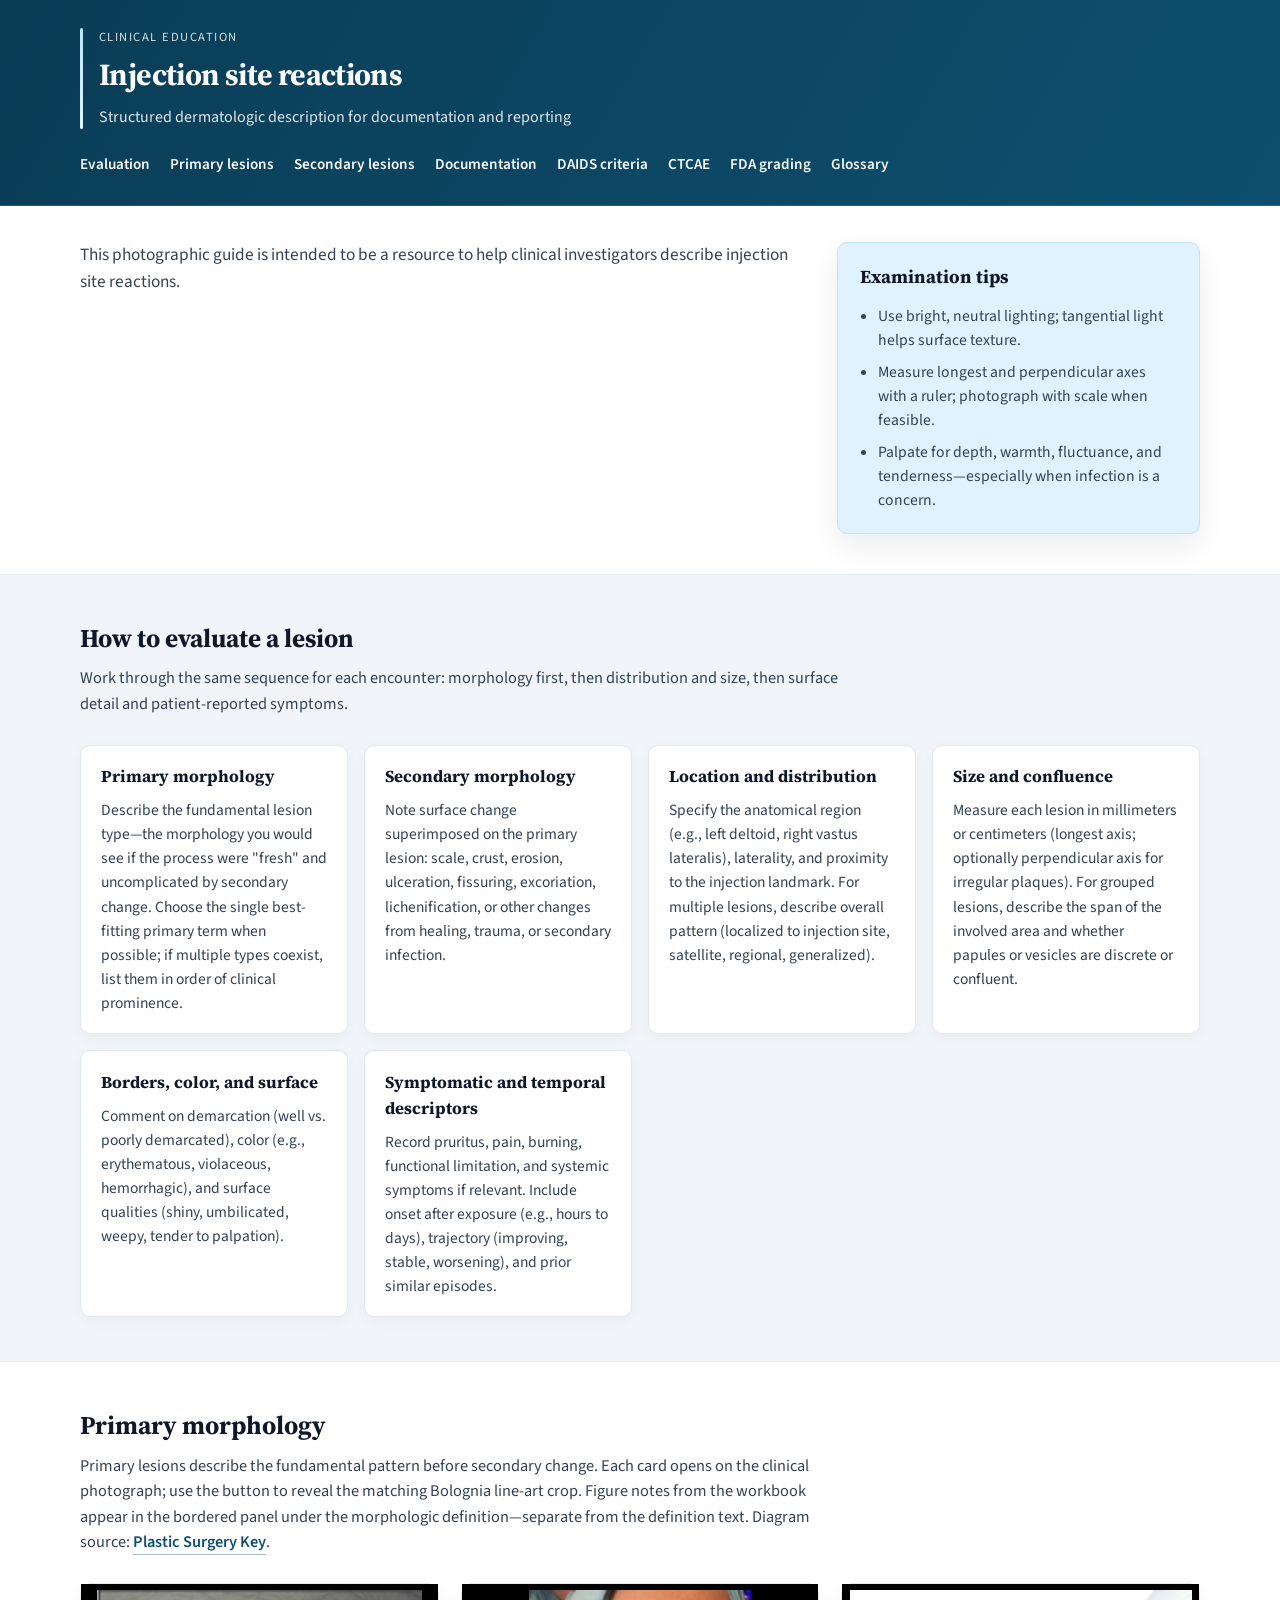
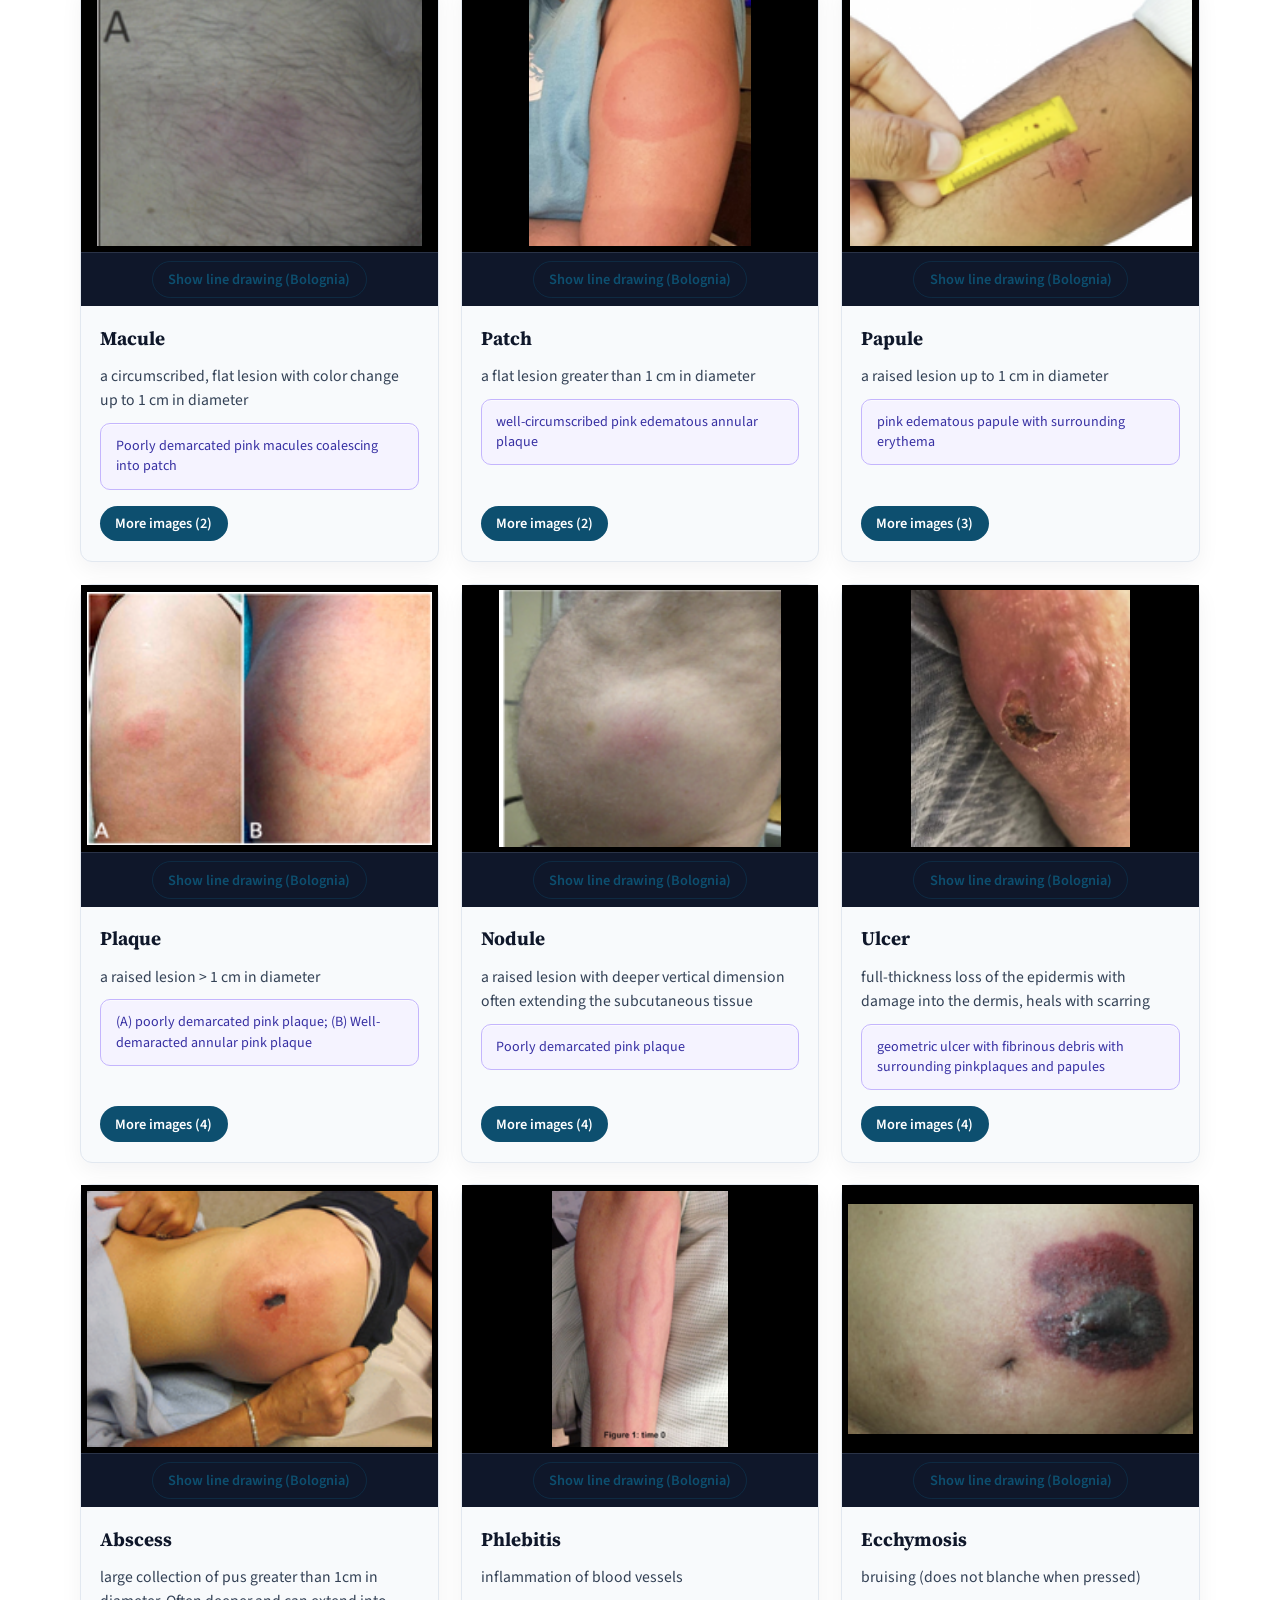
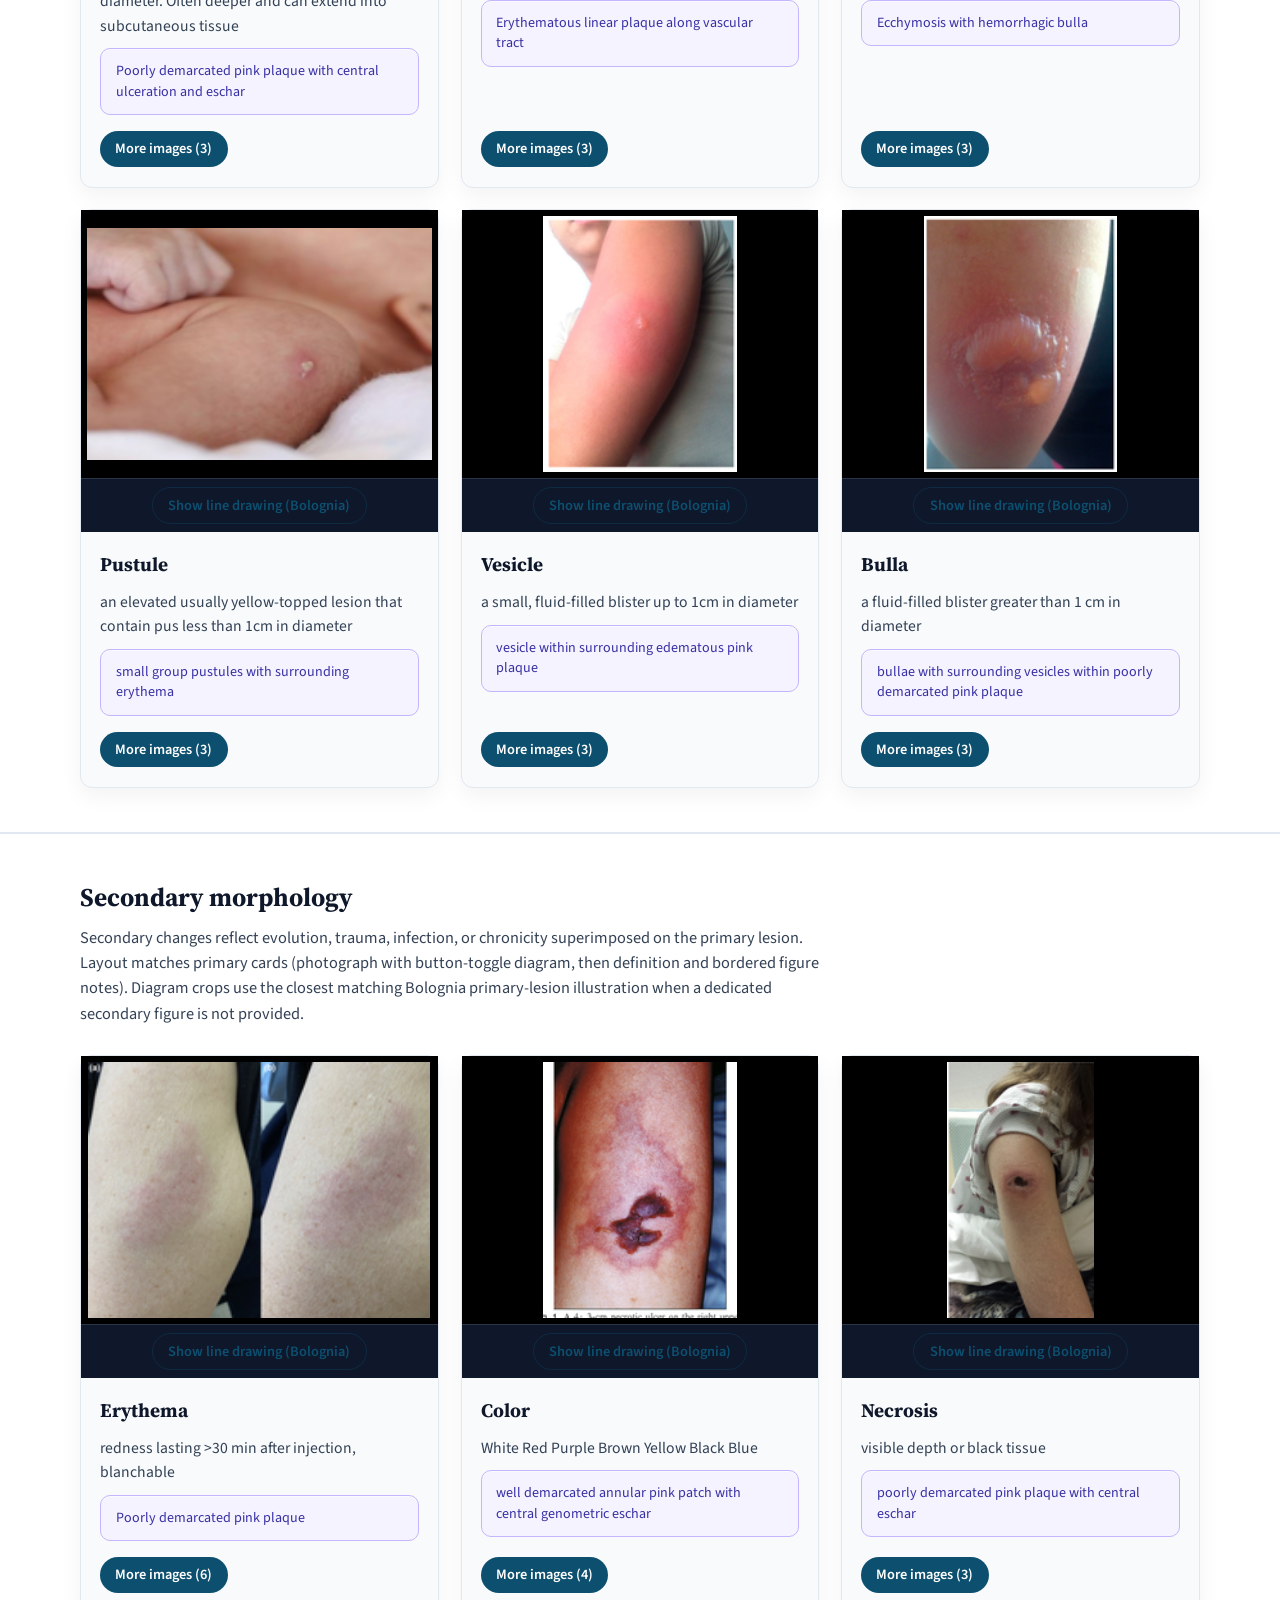
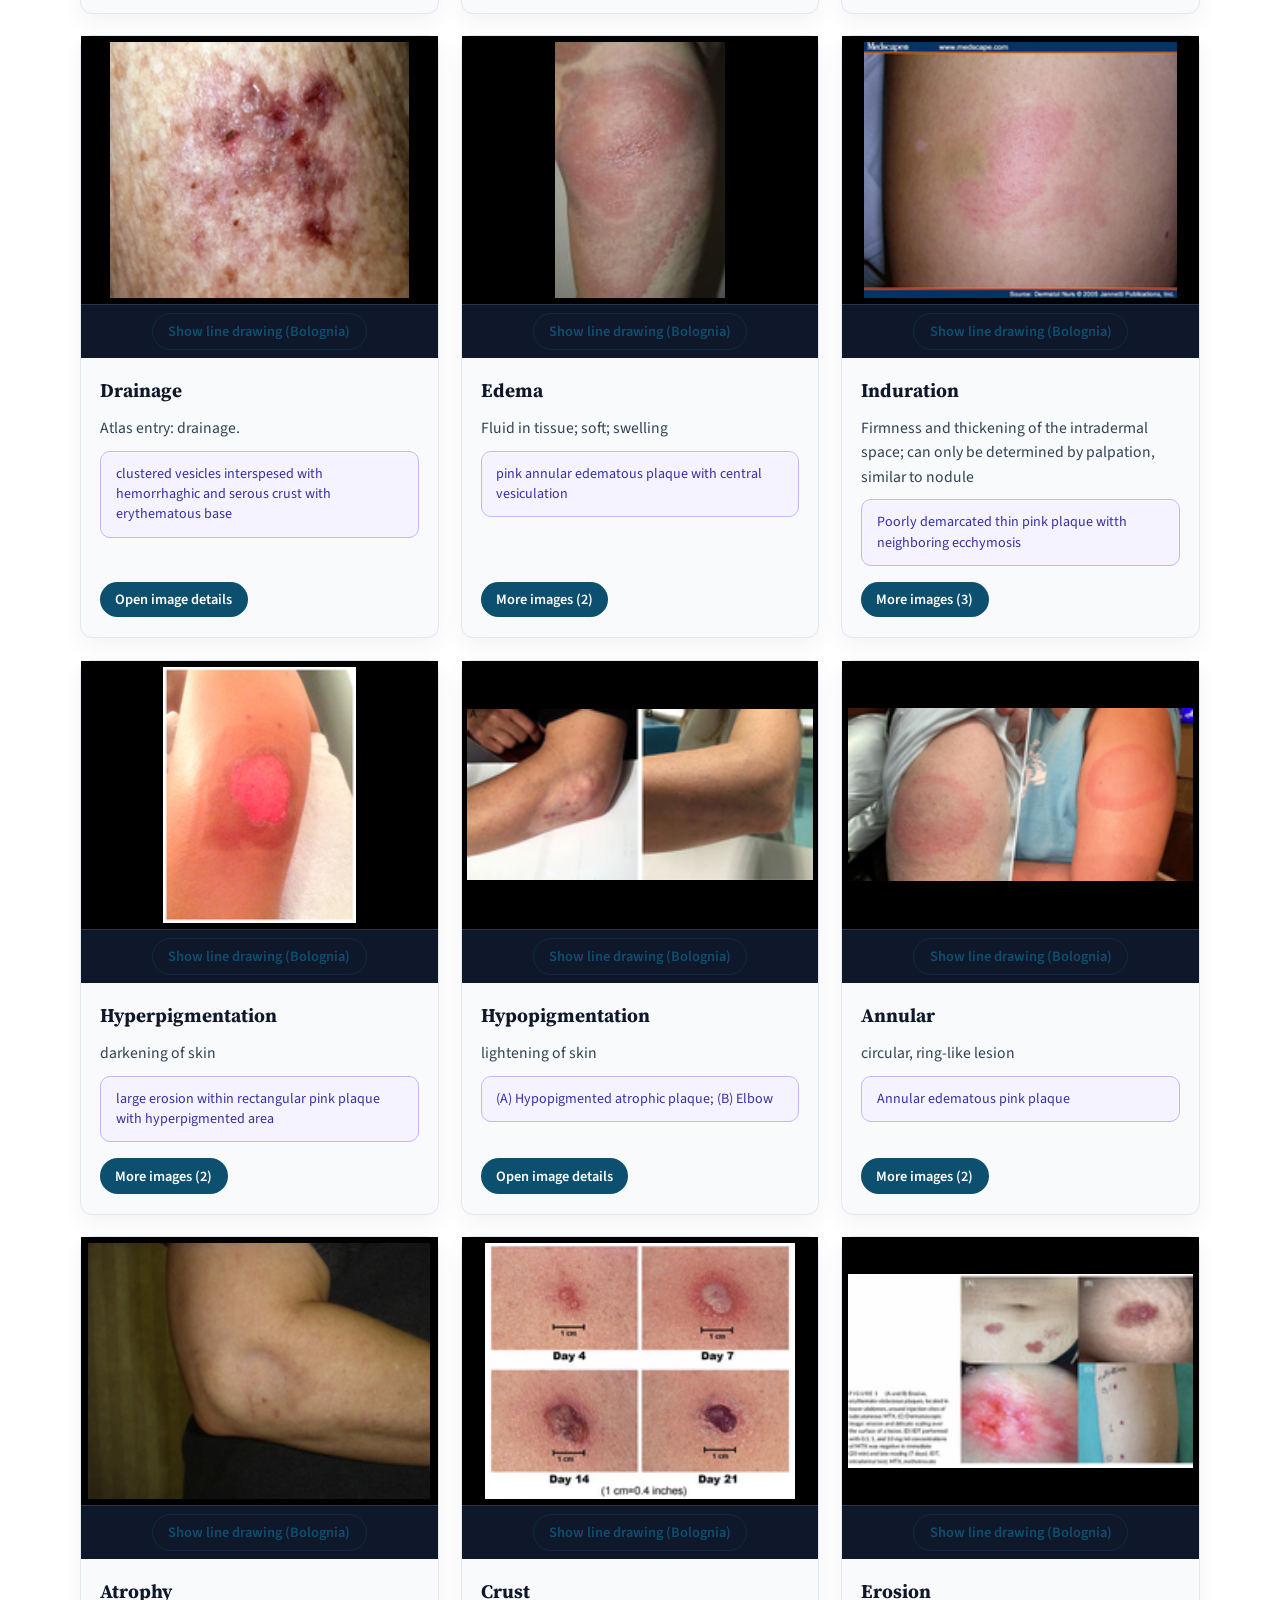
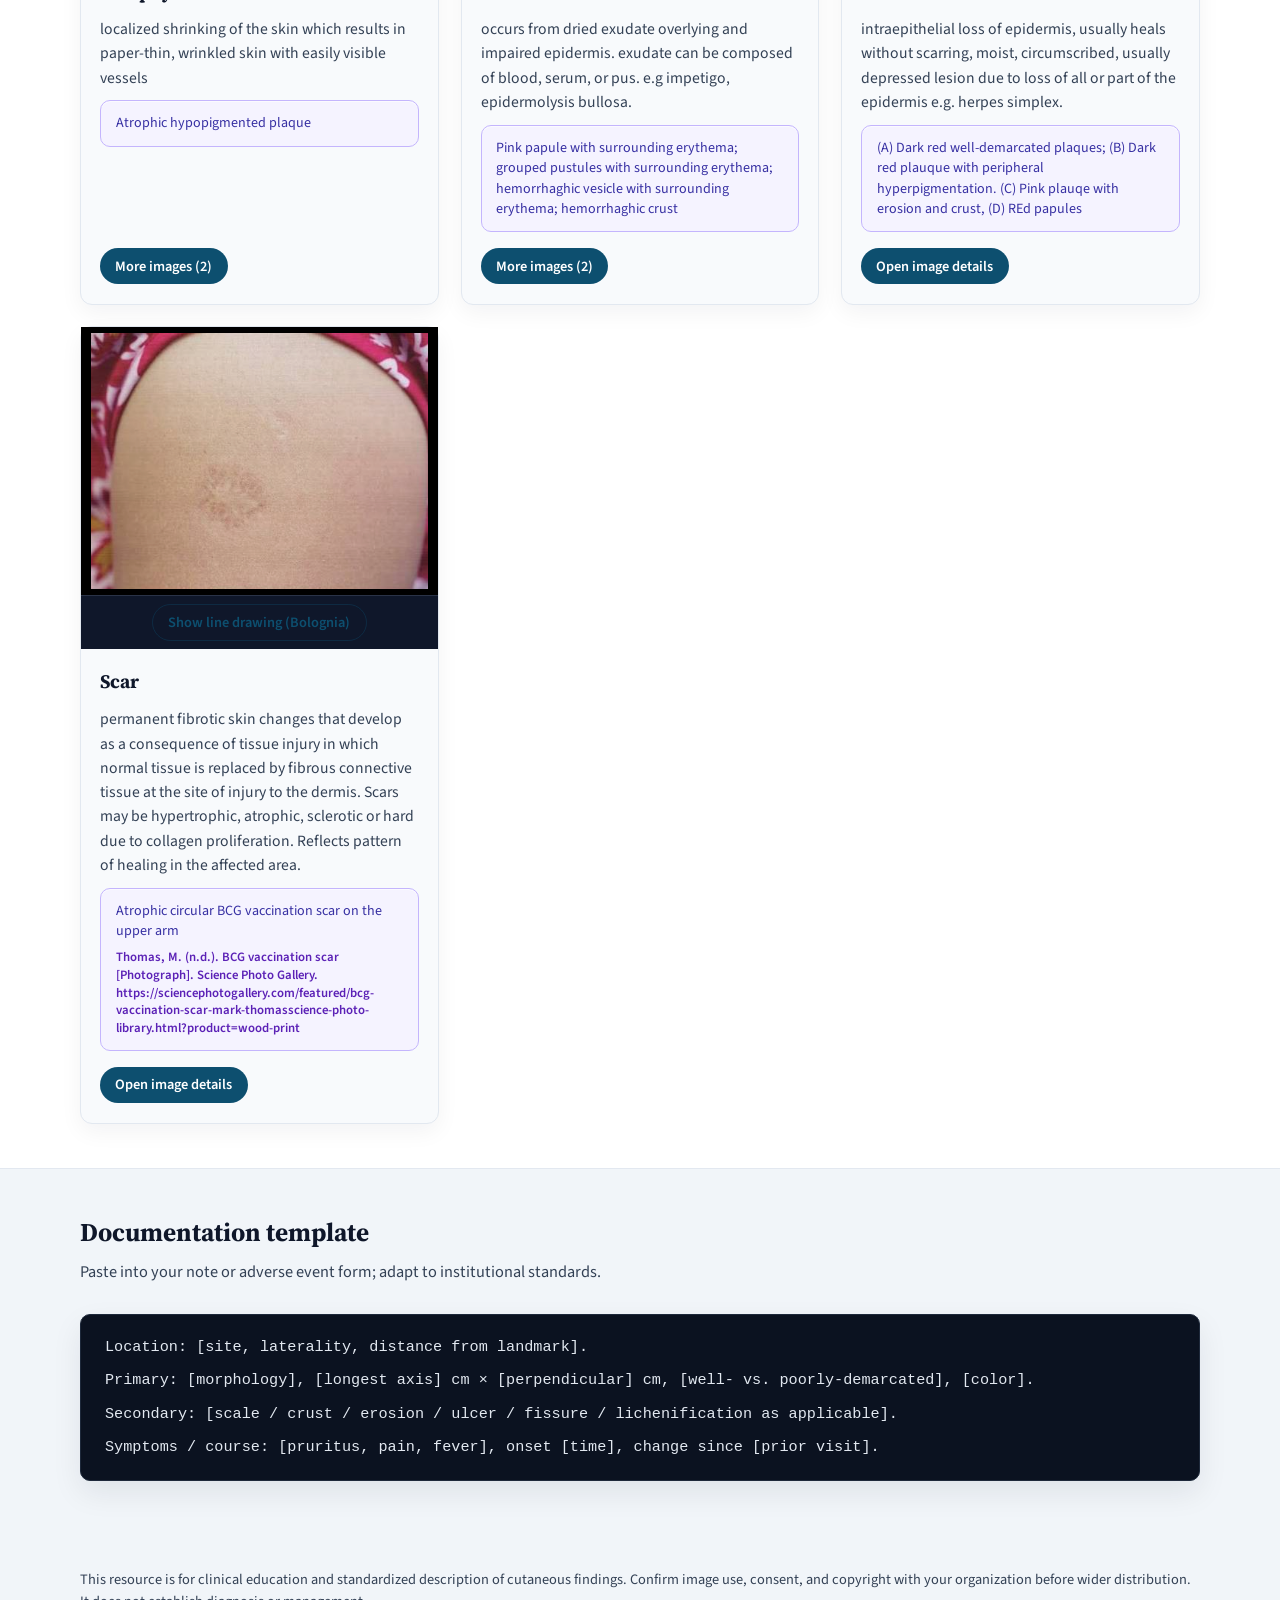
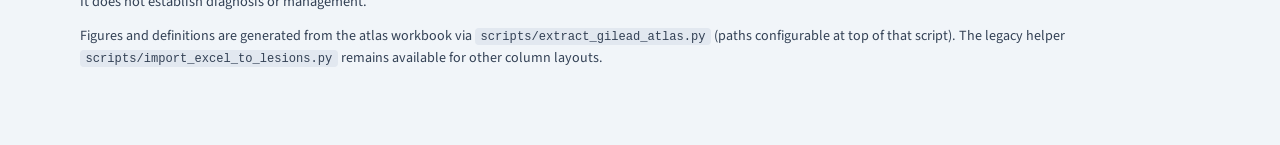
==== commit db960288: "Add BCG vaccination scar photo to secondary morphology with APA credit" ====
--- a/index.html
+++ b/index.html
@@ -162,7 +162,7 @@
     </div>
 
     <script src="diagrams.js"></script>
-    <script src="data/lesions.js?v=unique-first"></script>
+    <script src="data/lesions.js?v=scar-bcg"></script>
     <script src="app.js" defer></script>
   </body>
 </html>
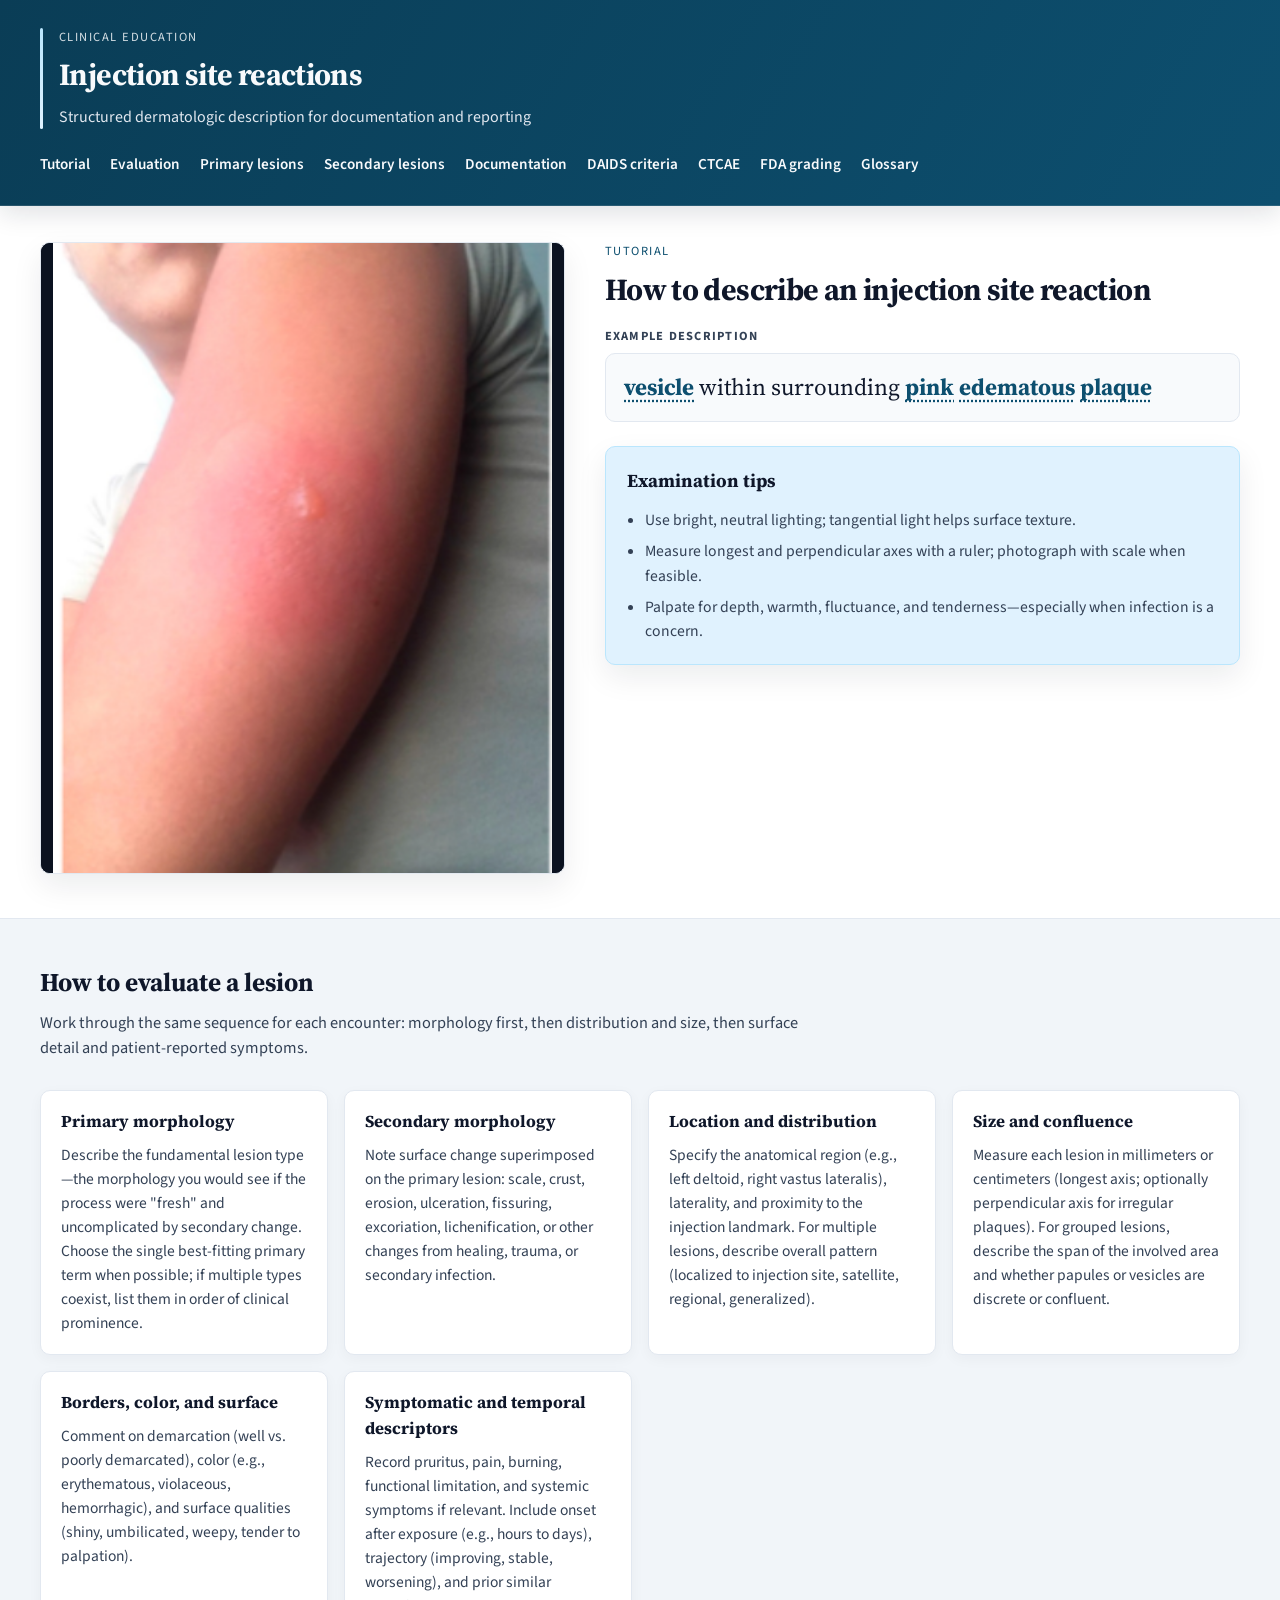
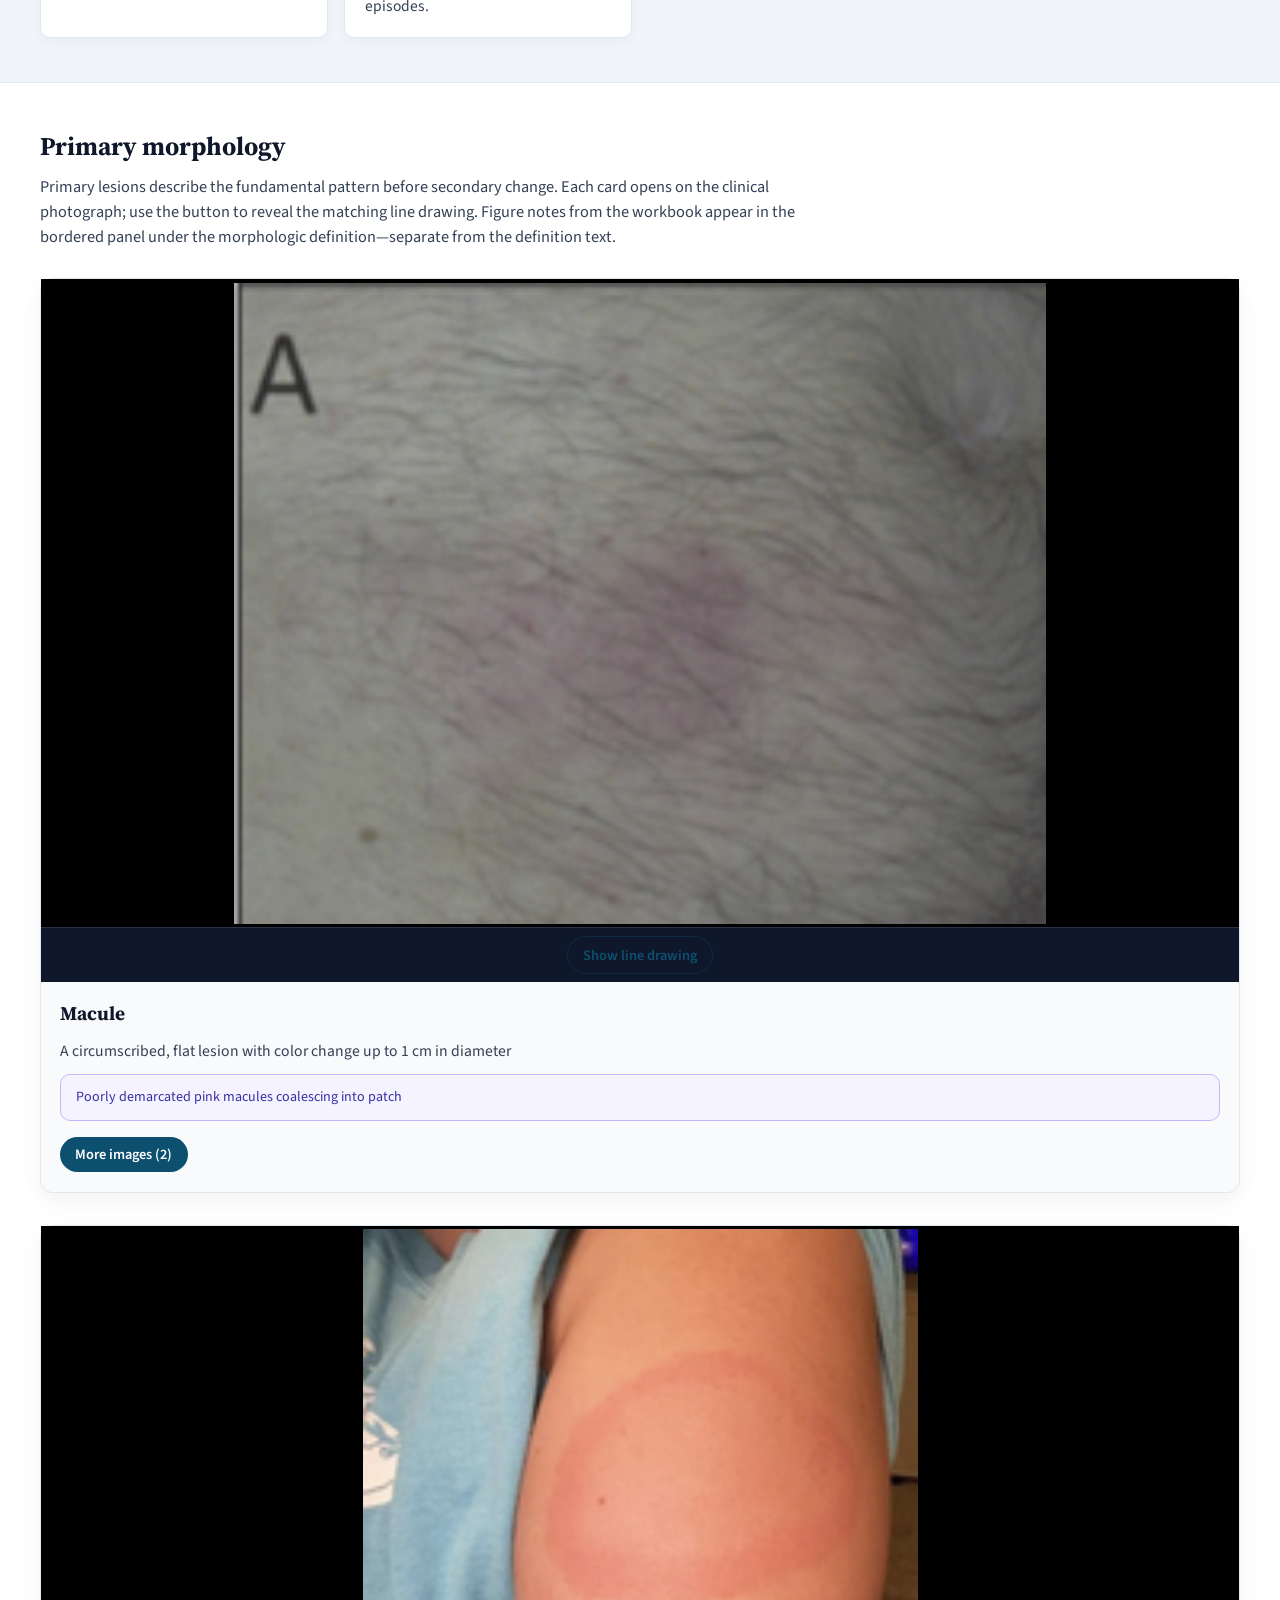
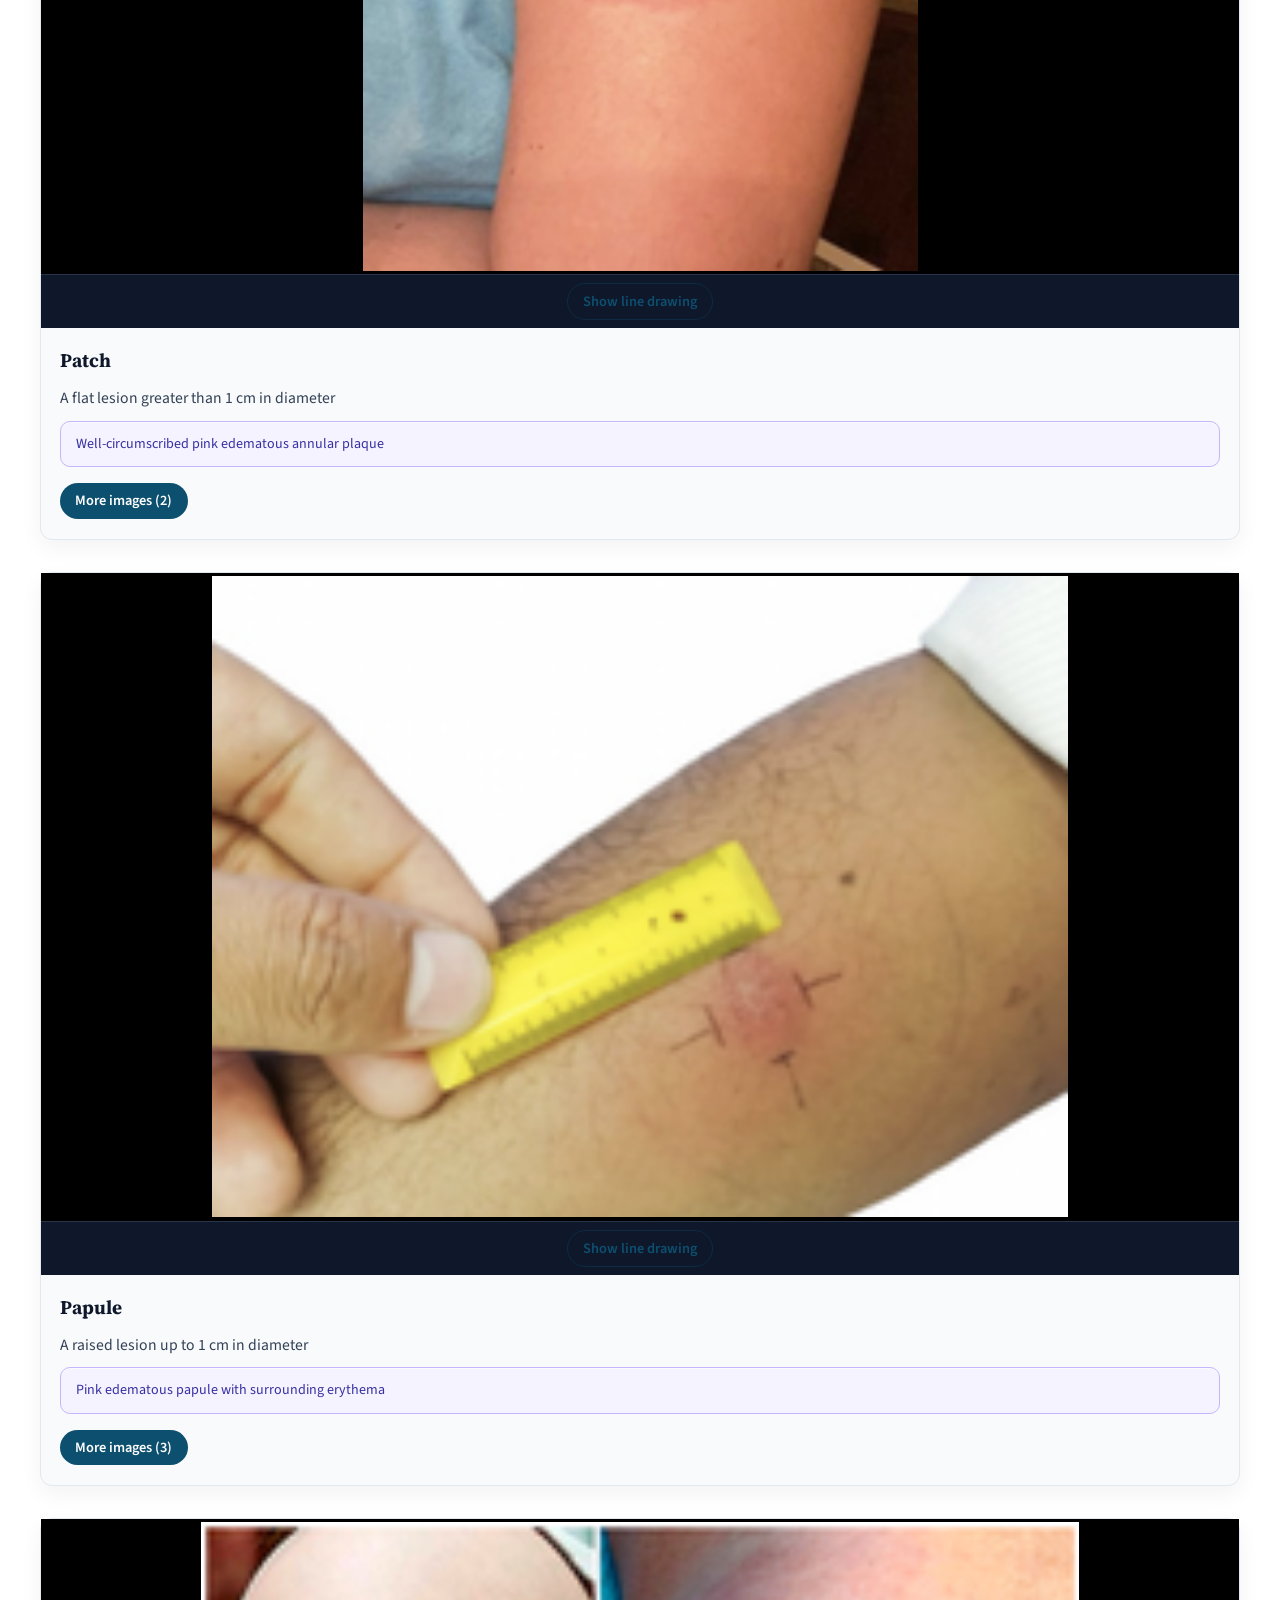
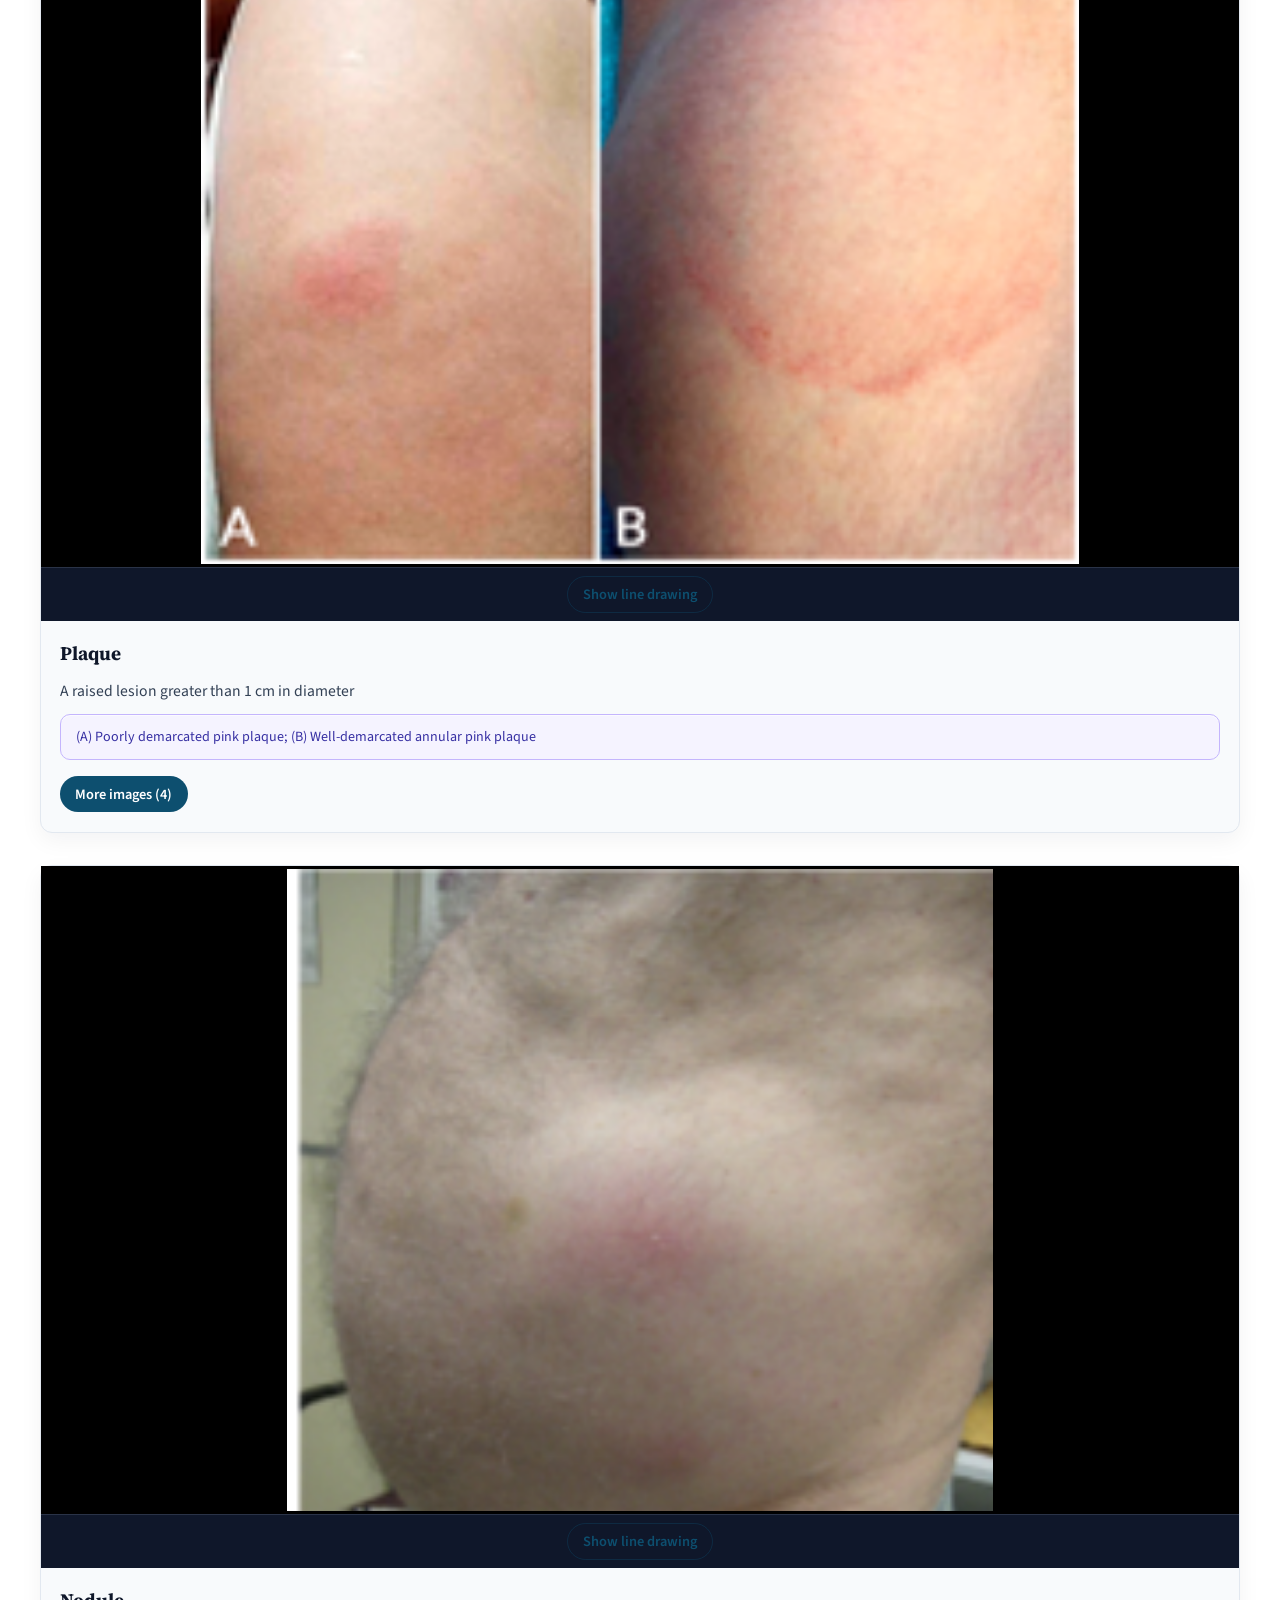
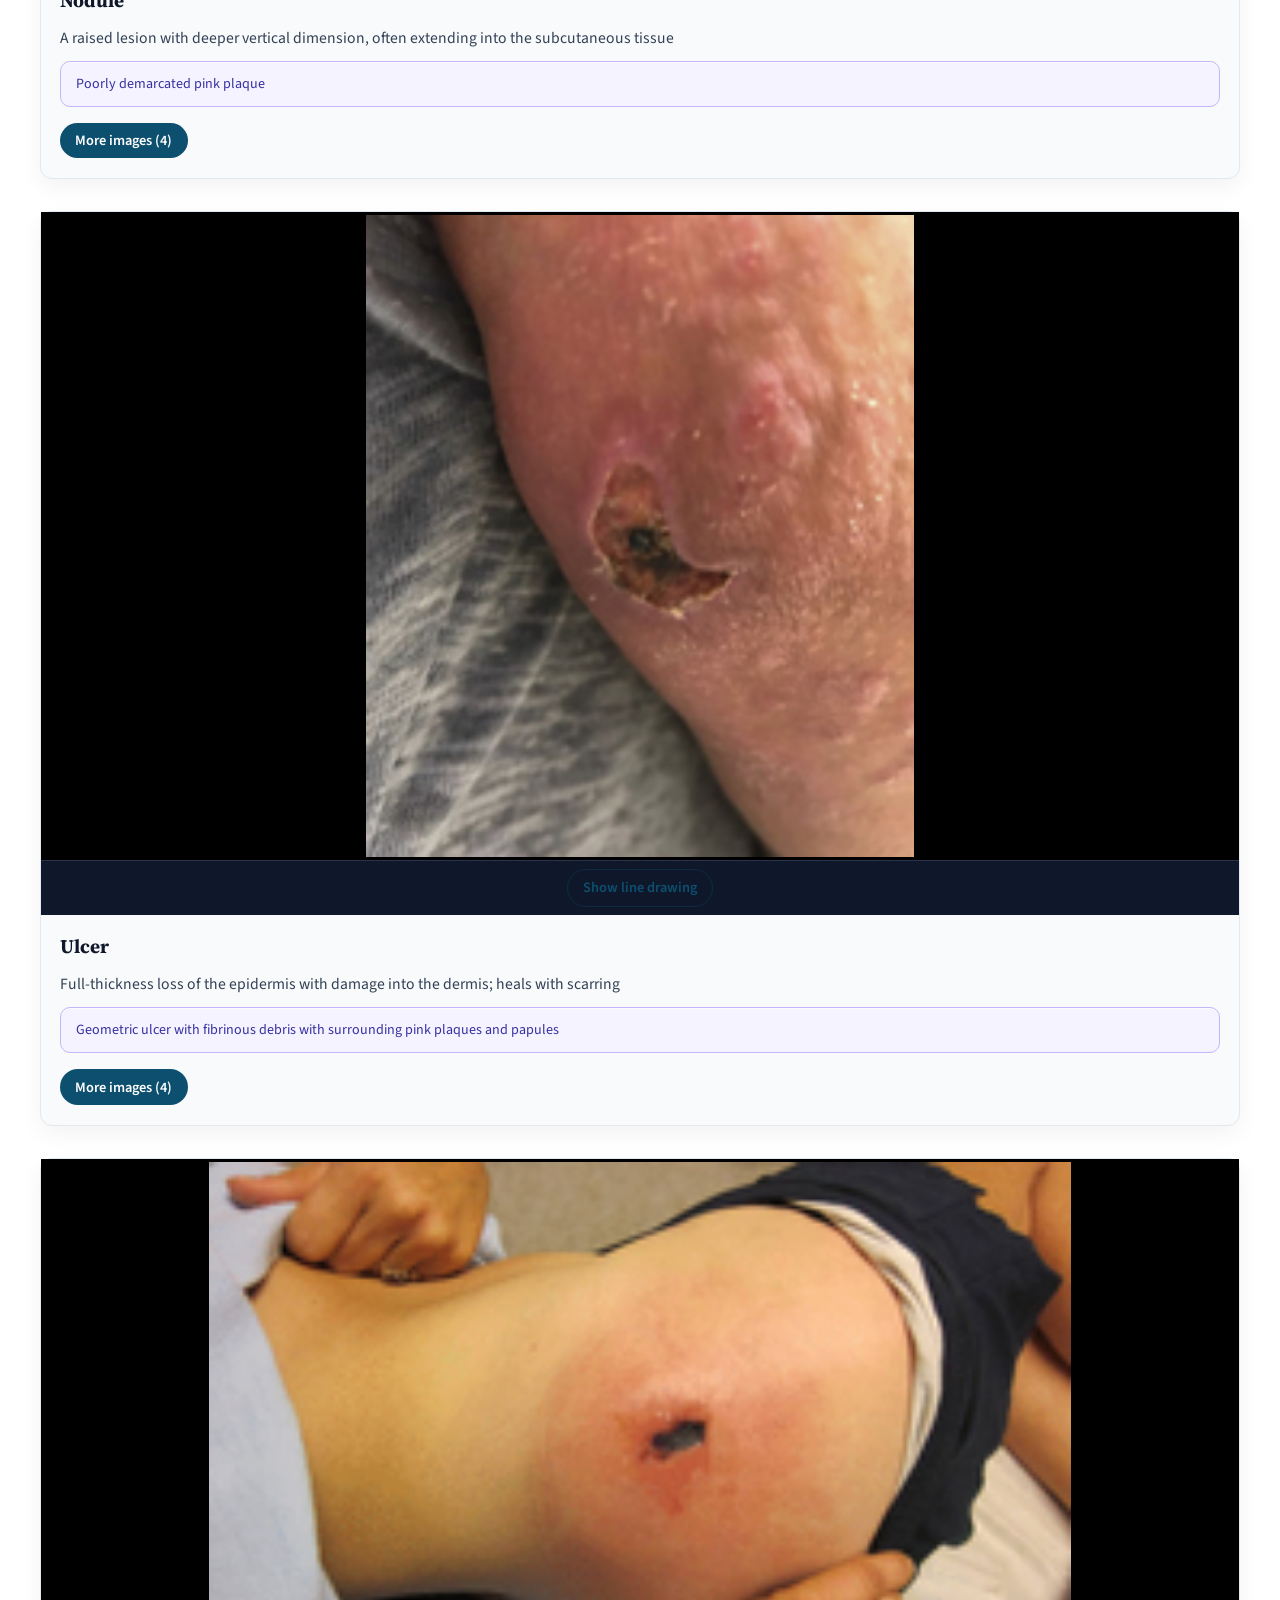
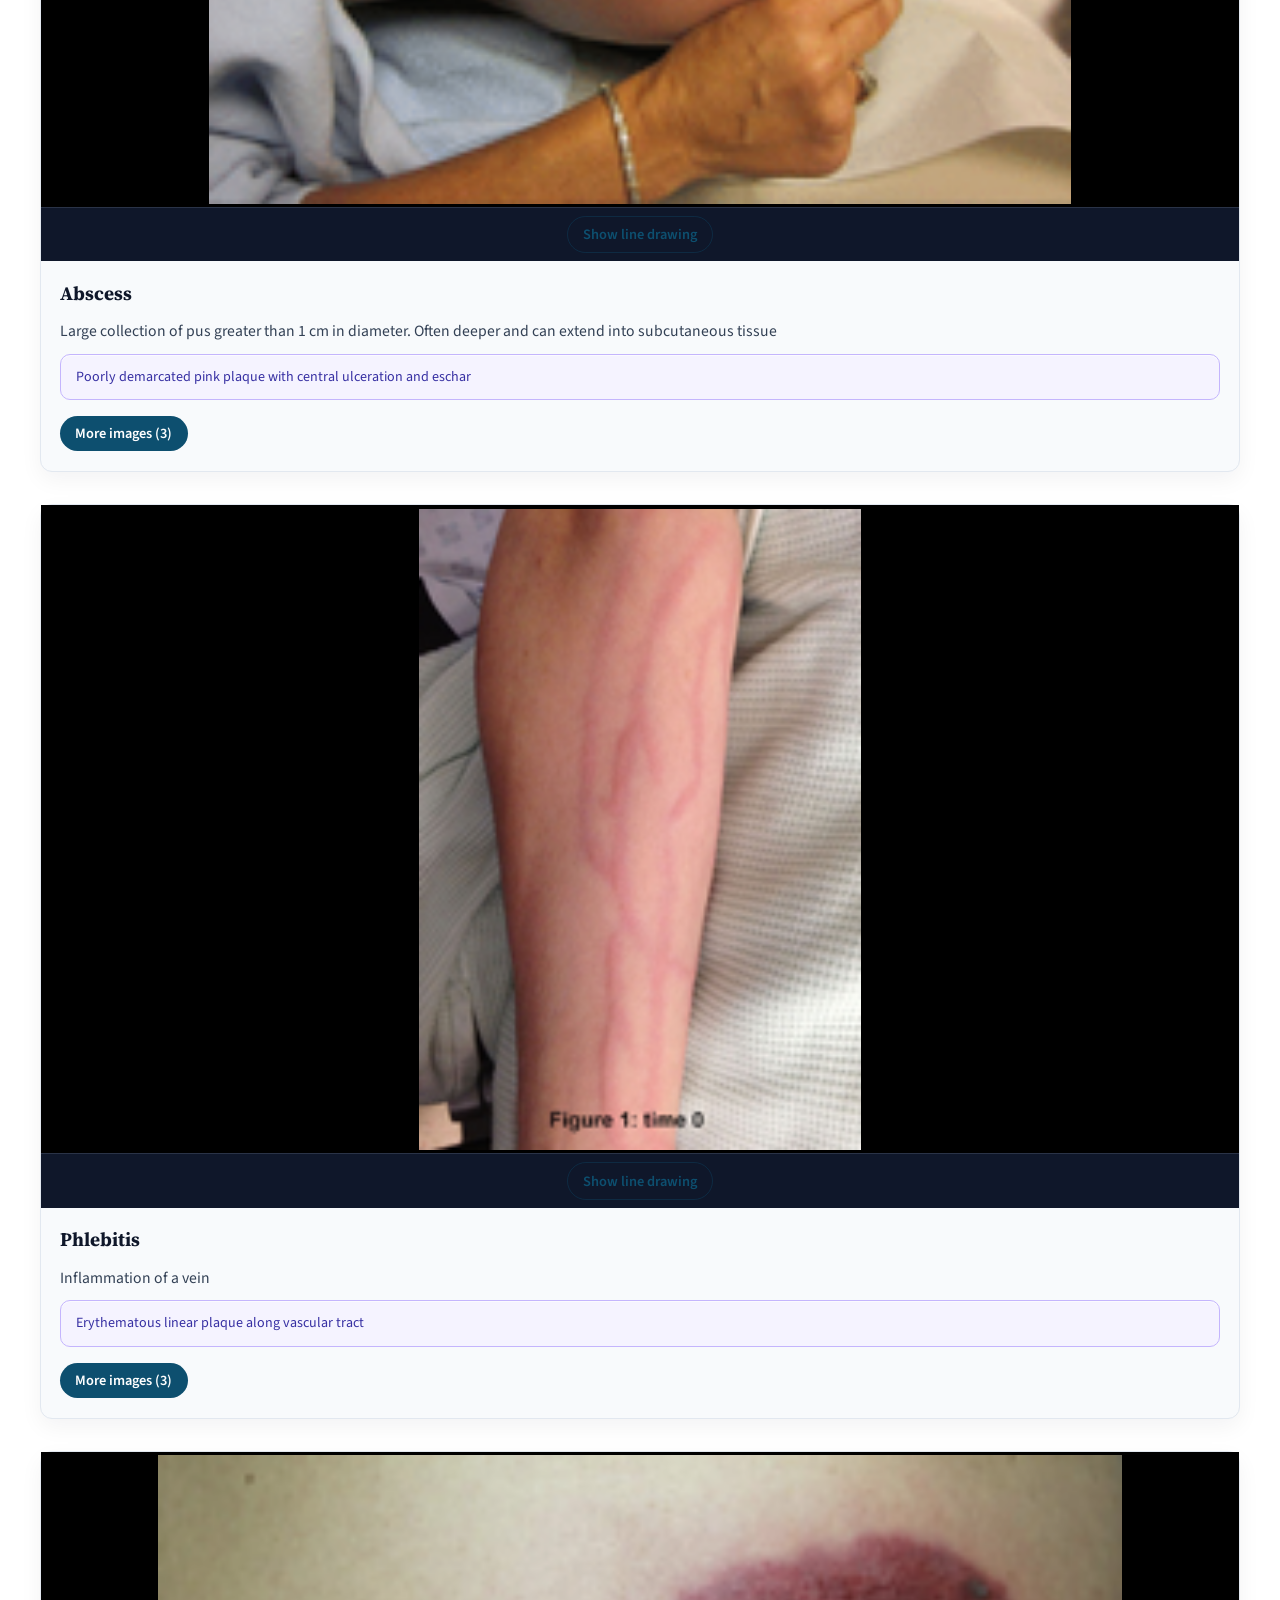
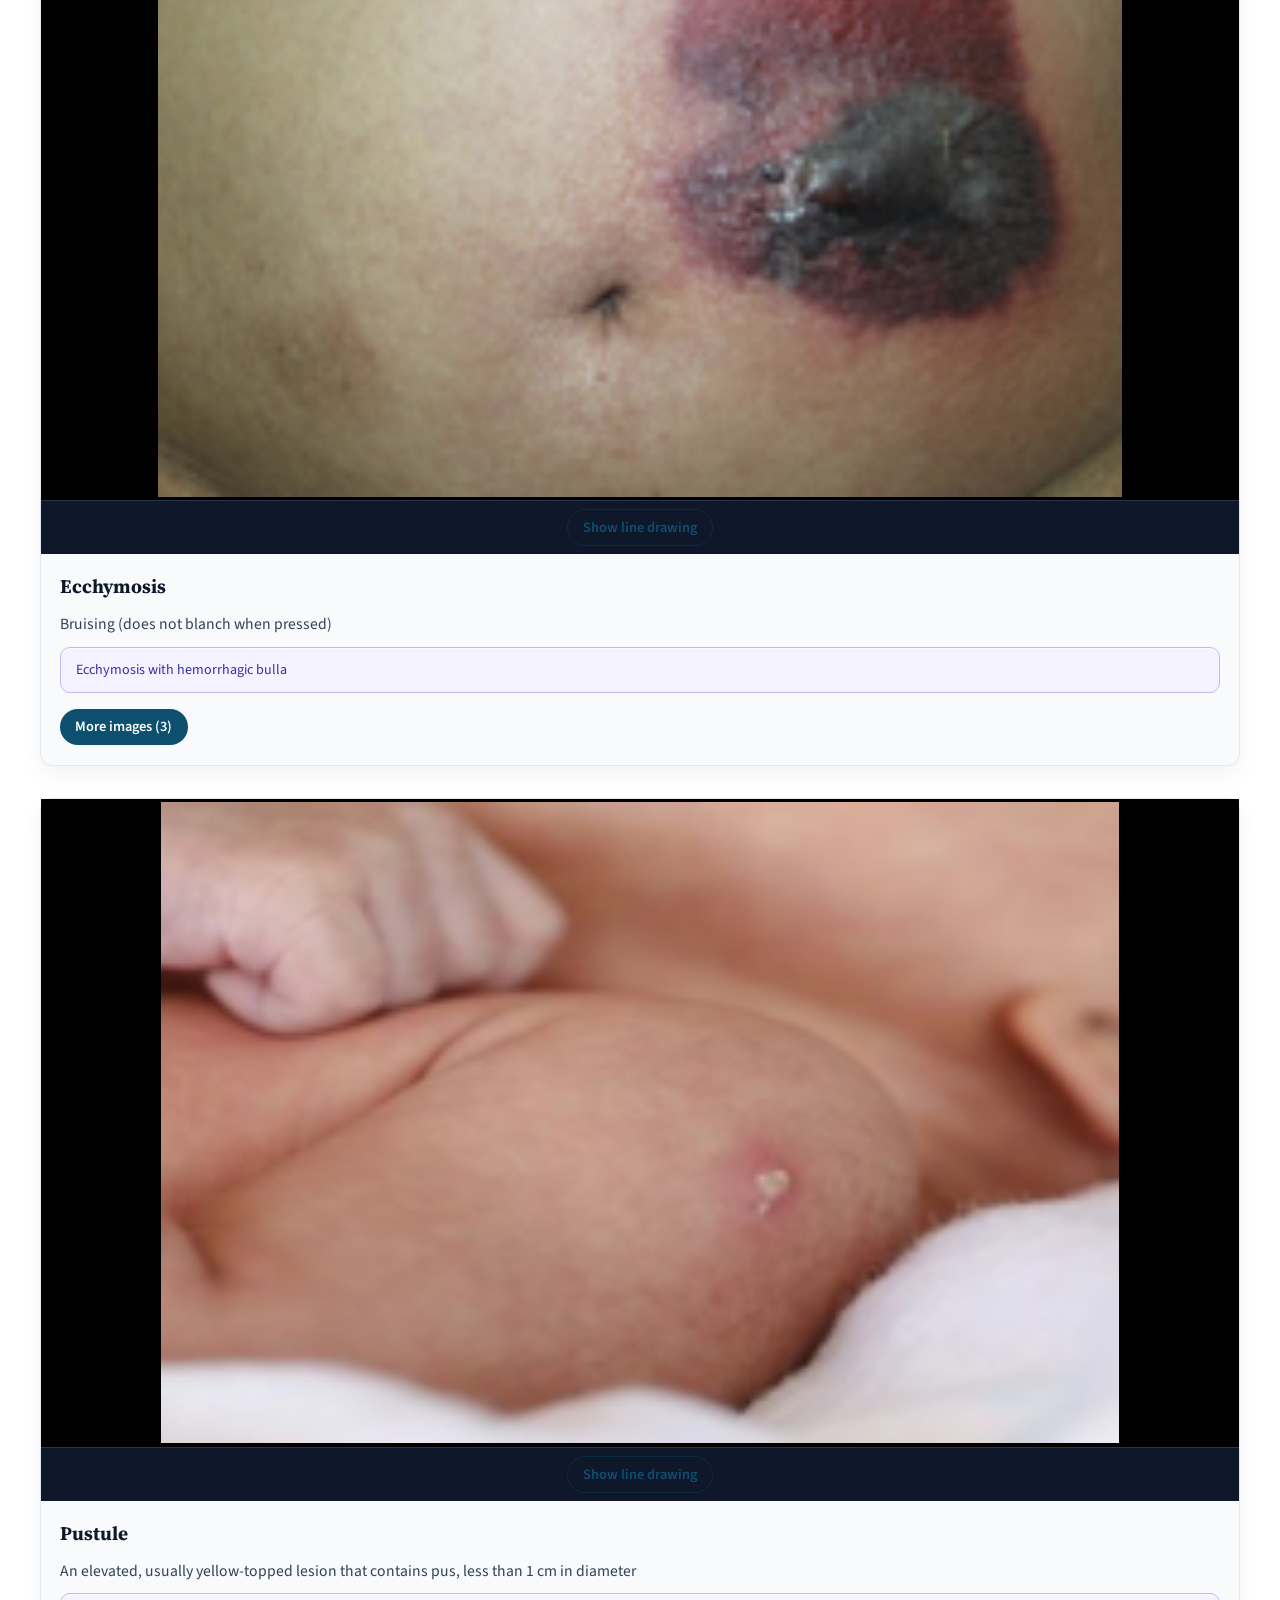
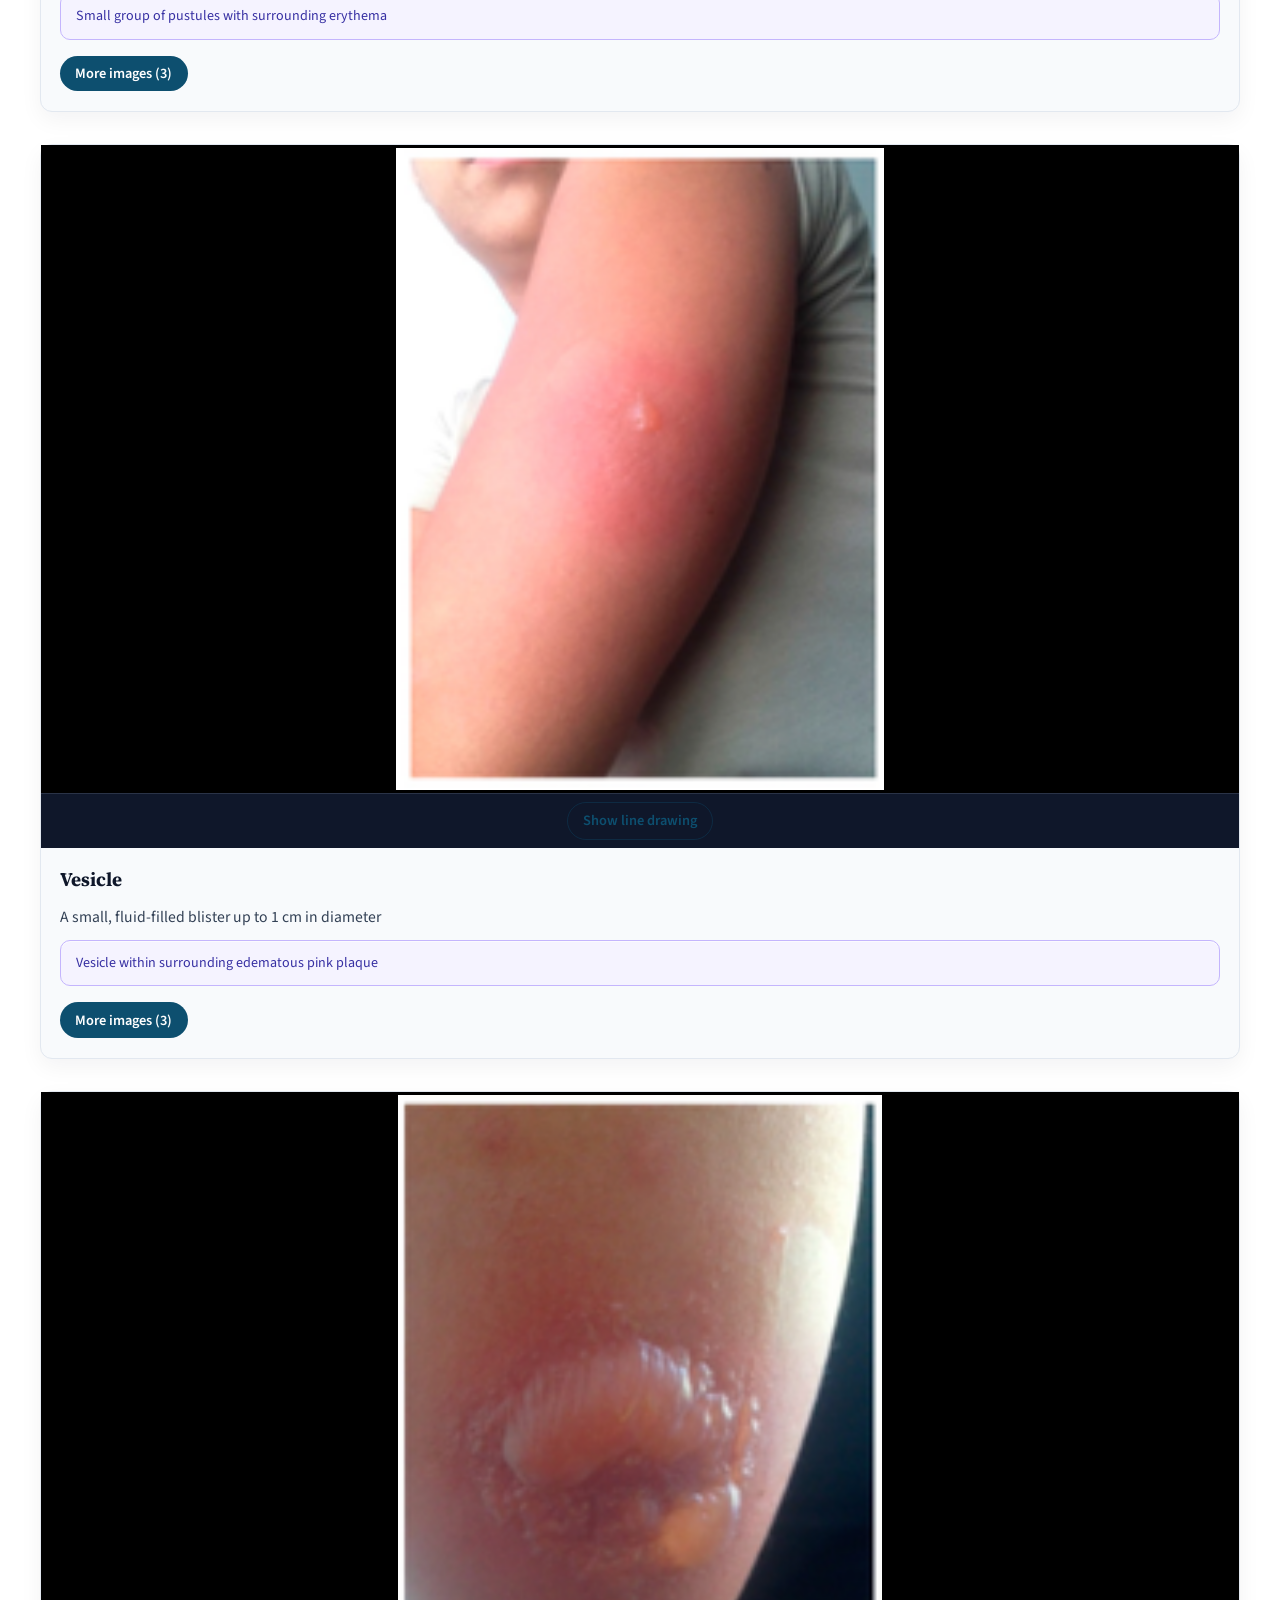
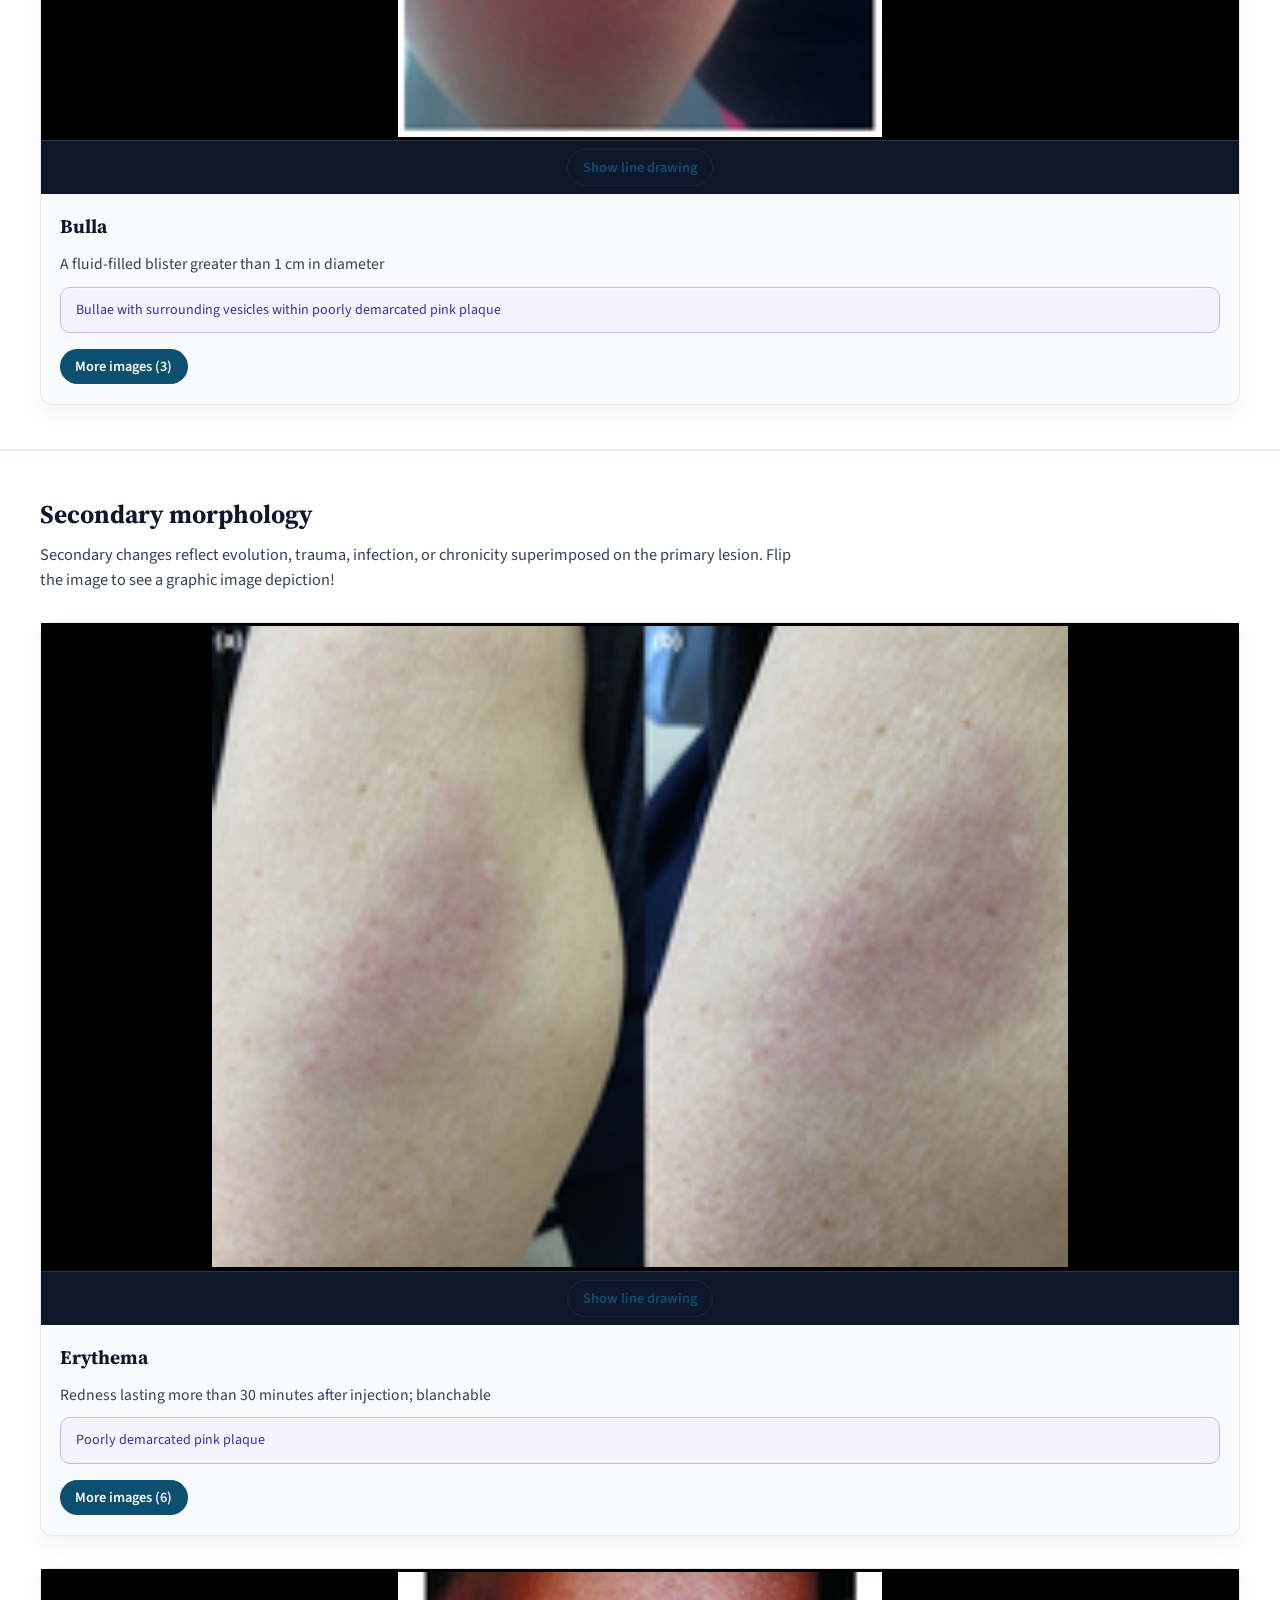
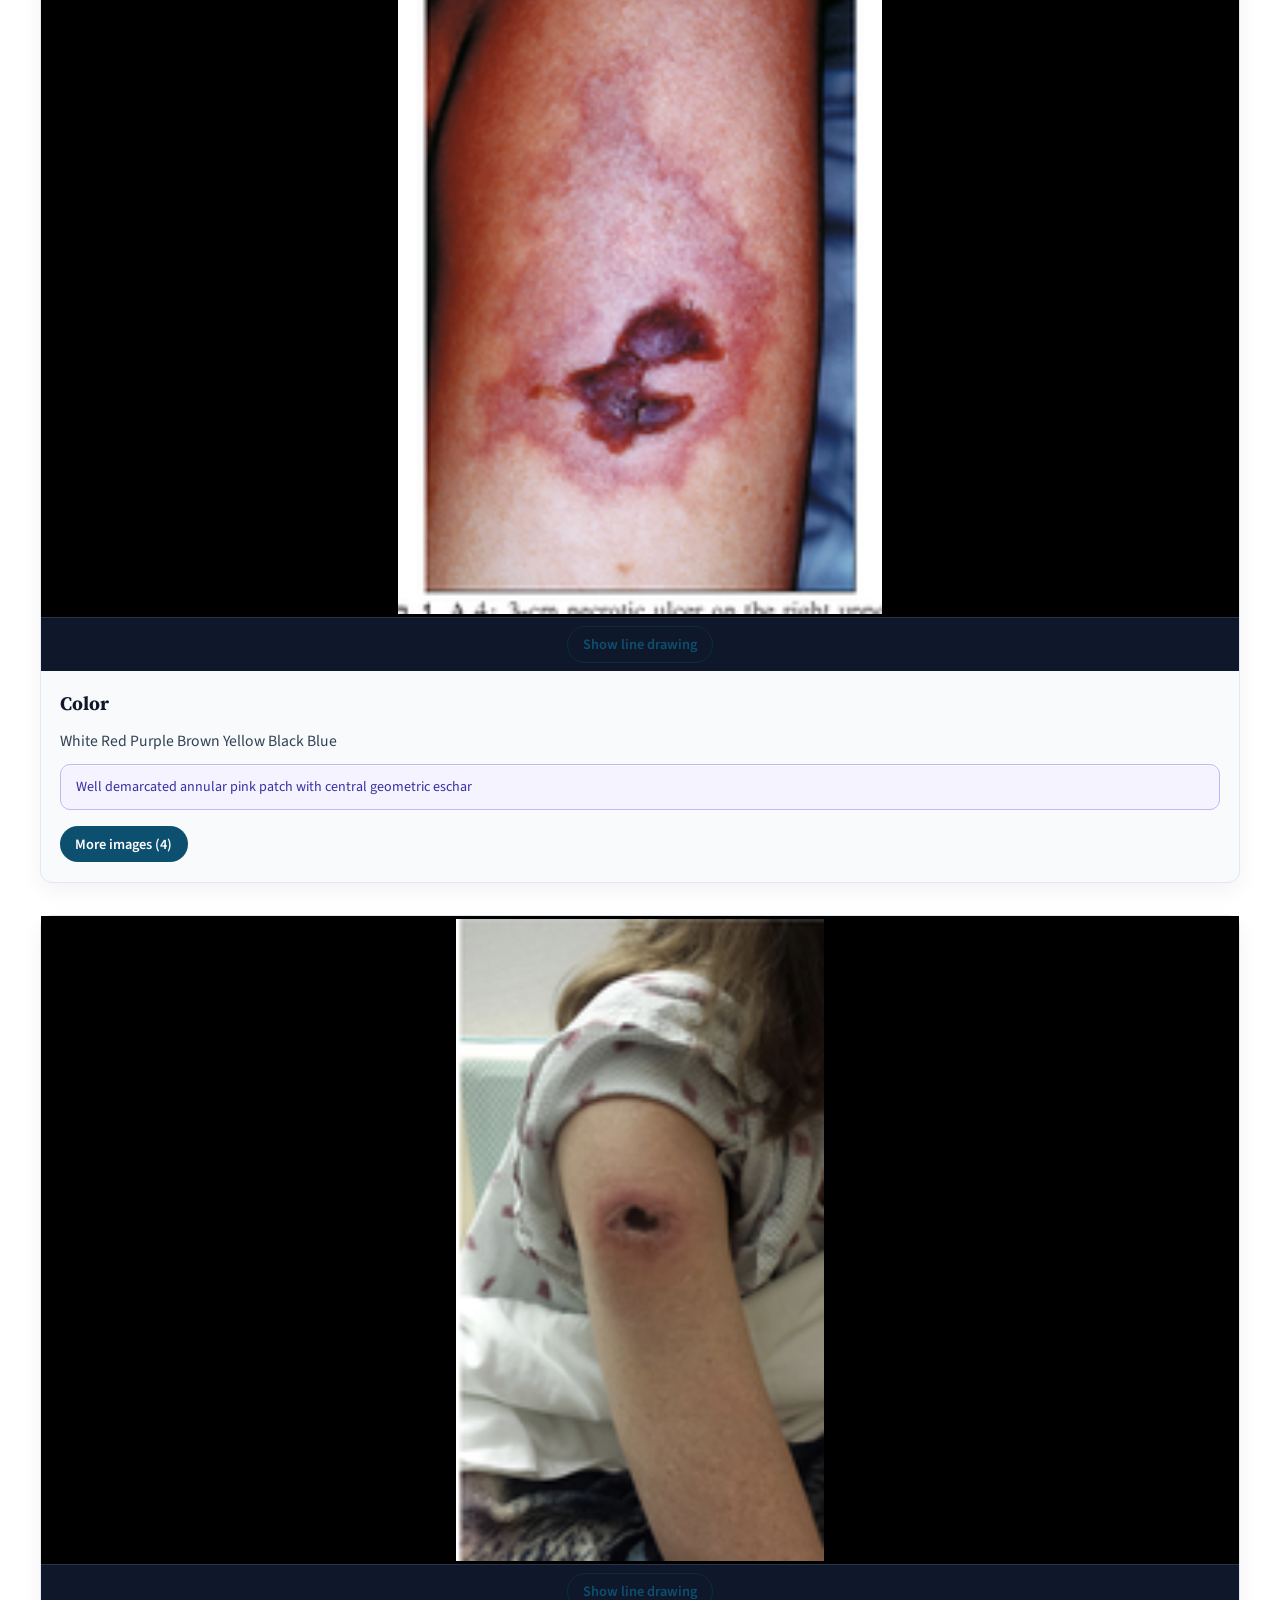
==== commit 4813cf4f: "Improve atlas tutorial, photos, and glossary UX. Add an interactive ISR description tutorial, enlarg" ====
--- a/index.html
+++ b/index.html
@@ -14,7 +14,7 @@
       href="https://fonts.googleapis.com/css2?family=Source+Sans+3:ital,wght@0,400;0,600;0,700;1,400&family=Source+Serif+4:ital,opsz,wght@0,8..60,600;0,8..60,700;1,8..60,400&display=swap"
       rel="stylesheet"
     />
-    <link rel="stylesheet" href="styles.css" />
+    <link rel="stylesheet" href="styles.css?v=tutorial-caption" />
   </head>
   <body>
     <a class="skip-link" href="#main">Skip to content</a>
@@ -29,6 +29,7 @@
           </div>
         </div>
         <nav class="header-nav" aria-label="Primary">
+          <a href="#tutorial">Tutorial</a>
           <a href="#framework">Evaluation</a>
           <a href="#primary">Primary lesions</a>
           <a href="#secondary">Secondary lesions</a>
@@ -42,22 +43,63 @@
     </header>
 
     <main id="main">
-      <section class="hero">
-        <div class="wrap hero-grid">
-          <div>
-            <p class="lede">
-              This photographic guide is intended to be a resource to help clinical investigators describe injection site
-              reactions.
-            </p>
+      <section id="tutorial" class="tutorial">
+        <div class="wrap tutorial-grid">
+          <figure class="tutorial-figure">
+            <img
+              src="assets/tutorial-isr-example.png"
+              alt="Injection site reaction on the upper arm: central fluid-filled blister within a circular field of erythema"
+              width="656"
+              height="828"
+            />
+          </figure>
+
+          <div class="tutorial-copy">
+            <p class="eyebrow tutorial-eyebrow">Tutorial</p>
+            <h2 class="tutorial-title">How to describe an injection site reaction</h2>
+
+            <p class="tutorial-example-label">Example description</p>
+            <p class="tutorial-example">
+              <a
+                class="tutorial-morph"
+                href="#primary"
+                data-morph="primary"
+                aria-describedby="tutorial-popover"
+                >vesicle</a
+              >
+              within surrounding
+              <a
+                class="tutorial-morph"
+                href="#secondary"
+                data-morph="secondary"
+                aria-describedby="tutorial-popover"
+                >pink</a
+              >
+              <a
+                class="tutorial-morph"
+                href="#secondary"
+                data-morph="secondary"
+                aria-describedby="tutorial-popover"
+                >edematous</a
+              >
+              <a
+                class="tutorial-morph"
+                href="#primary"
+                data-morph="primary"
+                aria-describedby="tutorial-popover"
+                >plaque</a
+              >
+            </p>
+
+            <aside class="callout tutorial-tips" aria-label="Examination tips">
+              <h3 class="callout-title">Examination tips</h3>
+              <ul class="callout-list">
+                <li>Use bright, neutral lighting; tangential light helps surface texture.</li>
+                <li>Measure longest and perpendicular axes with a ruler; photograph with scale when feasible.</li>
+                <li>Palpate for depth, warmth, fluctuance, and tenderness—especially when infection is a concern.</li>
+              </ul>
+            </aside>
           </div>
-          <aside class="callout" aria-label="Clinical pearl">
-            <h2 class="callout-title">Examination tips</h2>
-            <ul class="callout-list">
-              <li>Use bright, neutral lighting; tangential light helps surface texture.</li>
-              <li>Measure longest and perpendicular axes with a ruler; photograph with scale when feasible.</li>
-              <li>Palpate for depth, warmth, fluctuance, and tenderness—especially when infection is a concern.</li>
-            </ul>
-          </aside>
         </div>
       </section>
 
@@ -80,16 +122,8 @@
             <h2>Primary morphology</h2>
             <p class="section-intro">
               Primary lesions describe the fundamental pattern before secondary change. Each card opens on the clinical
-              photograph; use the button to reveal the matching Bolognia line-art crop. Figure notes from the workbook
-              appear in the bordered panel under the morphologic definition—separate from the definition text. Diagram
-              source:
-              <a
-                class="inline-link"
-                href="https://plasticsurgerykey.com/lesional-morphology-and-assessment/"
-                target="_blank"
-                rel="noopener noreferrer"
-                >Plastic Surgery Key</a
-              >.
+              photograph; use the button to reveal the matching line drawing. Figure notes from the workbook appear in
+              the bordered panel under the morphologic definition—separate from the definition text.
             </p>
           </header>
           <div id="primary-list" class="lesion-grid"></div>
@@ -102,9 +136,7 @@
             <h2>Secondary morphology</h2>
             <p class="section-intro">
               Secondary changes reflect evolution, trauma, infection, or chronicity superimposed on the primary lesion.
-              Layout matches primary cards (photograph with button-toggle diagram, then definition and bordered figure notes).
-              Diagram crops use the closest matching Bolognia primary-lesion illustration when a dedicated secondary
-              figure is not provided.
+              Flip the image to see a graphic image depiction!
             </p>
           </header>
           <div id="secondary-list" class="lesion-grid"></div>
@@ -115,9 +147,6 @@
         <div class="wrap">
           <header class="section-head">
             <h2>Documentation template</h2>
-            <p class="section-intro">
-              Paste into your note or adverse event form; adapt to institutional standards.
-            </p>
           </header>
           <div id="template-block" class="template-panel"></div>
         </div>
@@ -153,6 +182,12 @@
       </div>
     </div>
 
+    <div id="tutorial-popover" class="tutorial-popover" role="tooltip" hidden>
+      <p class="tutorial-popover-term"></p>
+      <p class="tutorial-popover-def"></p>
+      <p class="tutorial-popover-hint">Click to open that lesion gallery</p>
+    </div>
+
     <div id="morph-popover" class="morph-popover" role="tooltip" hidden>
       <img class="morph-popover-img" src="" alt="" />
       <div class="morph-popover-body">
@@ -164,5 +199,6 @@
     <script src="diagrams.js"></script>
     <script src="data/lesions.js?v=scar-bcg"></script>
     <script src="app.js" defer></script>
+    <script src="tutorial.js" defer></script>
   </body>
 </html>
--- a/styles.css
+++ b/styles.css
@@ -22,6 +22,7 @@
 
 html {
   scroll-behavior: smooth;
+  scroll-padding-top: 10rem;
 }
 
 body {
@@ -49,15 +50,19 @@
 }
 
 .wrap {
-  width: min(1120px, 100% - 2.5rem);
+  width: min(1200px, 100% - 2.5rem);
   margin-inline: auto;
 }
 
 .site-header {
+  position: sticky;
+  top: 0;
+  z-index: 200;
   background: linear-gradient(120deg, var(--accent-strong), var(--accent));
   color: #f8fafc;
   padding: 1.75rem 0 1.5rem;
   border-bottom: 1px solid rgba(255, 255, 255, 0.12);
+  box-shadow: 0 8px 24px rgba(15, 23, 42, 0.12);
 }
 
 .header-inner {
@@ -144,6 +149,167 @@
   border-bottom: 1px solid var(--border);
 }
 
+.tutorial {
+  background: var(--surface);
+  border-bottom: 1px solid var(--border);
+  scroll-margin-top: 10rem;
+}
+
+.tutorial-grid {
+  display: grid;
+  gap: 2rem 2.5rem;
+  padding: 2.25rem 0 2.75rem;
+  grid-template-columns: minmax(0, 0.95fr) minmax(0, 1.15fr);
+  align-items: start;
+}
+
+@media (max-width: 900px) {
+  .tutorial-grid {
+    grid-template-columns: 1fr;
+  }
+}
+
+.tutorial-figure {
+  margin: 0;
+  background: #0b1220;
+  border-radius: var(--radius);
+  overflow: hidden;
+  box-shadow: var(--shadow);
+  border: 1px solid var(--border);
+}
+
+.tutorial-figure img {
+  display: block;
+  width: 100%;
+  height: auto;
+  max-height: min(70vh, 720px);
+  object-fit: contain;
+  background: #0b1220;
+}
+
+.tutorial-caption {
+  margin: 0;
+  padding: 0.7rem 1rem;
+  font-size: 0.88rem;
+  color: #cbd5e1;
+  background: #0f172a;
+  border-top: 1px solid rgba(148, 163, 184, 0.25);
+}
+
+.tutorial-eyebrow {
+  color: var(--accent);
+  opacity: 1;
+}
+
+.tutorial-title {
+  margin: 0.15rem 0 0.85rem;
+  font-family: var(--font-serif);
+  font-size: clamp(1.55rem, 2.4vw, 2rem);
+  letter-spacing: -0.02em;
+  color: var(--ink);
+}
+
+.tutorial-lede {
+  margin: 0 0 1.25rem;
+  color: var(--ink-muted);
+  font-size: 1.05rem;
+}
+
+.tutorial-example-label {
+  margin: 0 0 0.45rem;
+  font-size: 0.78rem;
+  letter-spacing: 0.1em;
+  text-transform: uppercase;
+  color: var(--ink-muted);
+  font-weight: 700;
+}
+
+.tutorial-example {
+  margin: 0 0 1.5rem;
+  padding: 1rem 1.15rem;
+  border: 1px solid var(--border);
+  border-radius: var(--radius);
+  background: #f8fafc;
+  font-family: var(--font-serif);
+  font-size: clamp(1.2rem, 2vw, 1.45rem);
+  line-height: 1.5;
+  color: var(--ink);
+}
+
+.tutorial-steps {
+  margin: 0 0 1.5rem;
+  padding-left: 1.25rem;
+  color: var(--ink);
+  display: grid;
+  gap: 0.95rem;
+  font-size: 1.02rem;
+  line-height: 1.55;
+}
+
+.tutorial-steps li::marker {
+  font-weight: 700;
+  color: var(--accent);
+}
+
+.tutorial-morph {
+  color: var(--accent);
+  font-weight: 700;
+  text-decoration: underline;
+  text-decoration-style: dotted;
+  text-underline-offset: 0.2em;
+  cursor: help;
+}
+
+.tutorial-morph:hover,
+.tutorial-morph:focus-visible {
+  color: var(--accent-strong);
+  background: var(--accent-soft);
+  border-radius: 2px;
+  outline: none;
+}
+
+.tutorial-tips {
+  margin-top: 0.25rem;
+}
+
+.tutorial-popover {
+  position: fixed;
+  z-index: 1200;
+  width: min(320px, calc(100vw - 24px));
+  padding: 0.85rem 0.95rem;
+  background: var(--surface);
+  border: 1px solid var(--border);
+  border-radius: var(--radius);
+  box-shadow: 0 16px 40px rgba(15, 23, 42, 0.2);
+  pointer-events: auto;
+}
+
+.tutorial-popover[hidden] {
+  display: none;
+}
+
+.tutorial-popover-term {
+  margin: 0 0 0.35rem;
+  font-family: var(--font-serif);
+  font-weight: 700;
+  font-size: 1.05rem;
+  color: var(--ink);
+}
+
+.tutorial-popover-def {
+  margin: 0;
+  font-size: 0.9rem;
+  color: var(--ink-muted);
+  line-height: 1.45;
+}
+
+.tutorial-popover-hint {
+  margin: 0.65rem 0 0;
+  font-size: 0.78rem;
+  font-weight: 600;
+  color: var(--accent);
+}
+
 .hero-grid {
   display: grid;
   gap: 2rem;
@@ -208,6 +374,12 @@
 
 .section {
   padding: 2.75rem 0;
+  scroll-margin-top: 10rem;
+}
+
+.lesion-card,
+.eval-card {
+  scroll-margin-top: 10rem;
 }
 
 .section-alt {
@@ -260,8 +432,9 @@
 
 .lesion-grid {
   display: grid;
-  gap: 1.35rem;
-  grid-template-columns: repeat(auto-fit, minmax(300px, 1fr));
+  gap: 2rem;
+  /* One card per row so clinical photos use most of the content width */
+  grid-template-columns: 1fr;
 }
 
 .lesion-card {
@@ -288,13 +461,13 @@
   display: block;
   width: 100%;
   height: auto;
-  max-height: 260px;
+  max-height: min(70vh, 720px);
   object-fit: contain;
   background: #0b1220;
 }
 
-/* Lesion card: photograph vs Bolognia diagram — button toggles 3D flip (not click on photo) */
-/* Fixed aspect-ratio stage so every morphology panel matches grid column width and aligns row-to-row. */
+/* Lesion card: photograph vs line drawing — button toggles 3D flip (not click on photo) */
+/* Full-width stage so clinical photos occupy a large share of the viewport. */
 .figure-flip {
   position: relative;
   perspective: 960px;
@@ -306,7 +479,9 @@
 .figure-flip-inner {
   position: relative;
   width: 100%;
-  aspect-ratio: 4 / 3;
+  aspect-ratio: 16 / 10;
+  min-height: min(58vh, 640px);
+  max-height: 72vh;
   transform-style: preserve-3d;
   transition: transform 0.55s cubic-bezier(0.4, 0, 0.2, 1);
 }
@@ -331,14 +506,14 @@
 .figure-face--front {
   z-index: 2;
   background: #000000;
-  padding: 0.35rem;
+  padding: 0.2rem;
 }
 
 .figure-face--back {
   z-index: 1;
   background: #eef2f7;
   border-bottom: 1px solid #cbd5e1;
-  padding: 0.75rem 0.85rem;
+  padding: 0.35rem;
   transform: rotateY(180deg);
 }
 
@@ -354,10 +529,10 @@
 
 .figure-flip-diagram {
   display: block;
+  width: 100%;
+  height: 100%;
   max-width: 100%;
   max-height: 100%;
-  width: auto;
-  height: auto;
   object-fit: contain;
   object-position: center;
   transform: scaleX(-1);
@@ -381,6 +556,14 @@
 @media (prefers-reduced-motion: reduce) {
   .figure-flip-inner {
     transition: none;
+  }
+}
+
+@media (max-width: 640px) {
+  .figure-flip-inner {
+    aspect-ratio: 4 / 3;
+    min-height: min(42vh, 360px);
+    max-height: 55vh;
   }
 }
 
@@ -580,7 +763,7 @@
 .modal-gallery {
   display: grid;
   gap: 1.25rem;
-  grid-template-columns: repeat(auto-fit, minmax(240px, 1fr));
+  grid-template-columns: repeat(auto-fit, minmax(280px, 1fr));
 }
 
 .modal-figure {
@@ -594,7 +777,7 @@
   display: block;
   width: 100%;
   height: auto;
-  max-height: 320px;
+  max-height: 480px;
   object-fit: contain;
 }
 
@@ -848,6 +1031,15 @@
 .glossary-term .glossary-morph-term {
   display: inline;
   text-align: left;
+}
+
+.glossary-modal-credit {
+  margin: 0.35rem 0 0;
+  font-size: 0.82rem;
+}
+
+.glossary-modal-credit a {
+  color: var(--accent);
 }
 
 @media (max-width: 640px) {
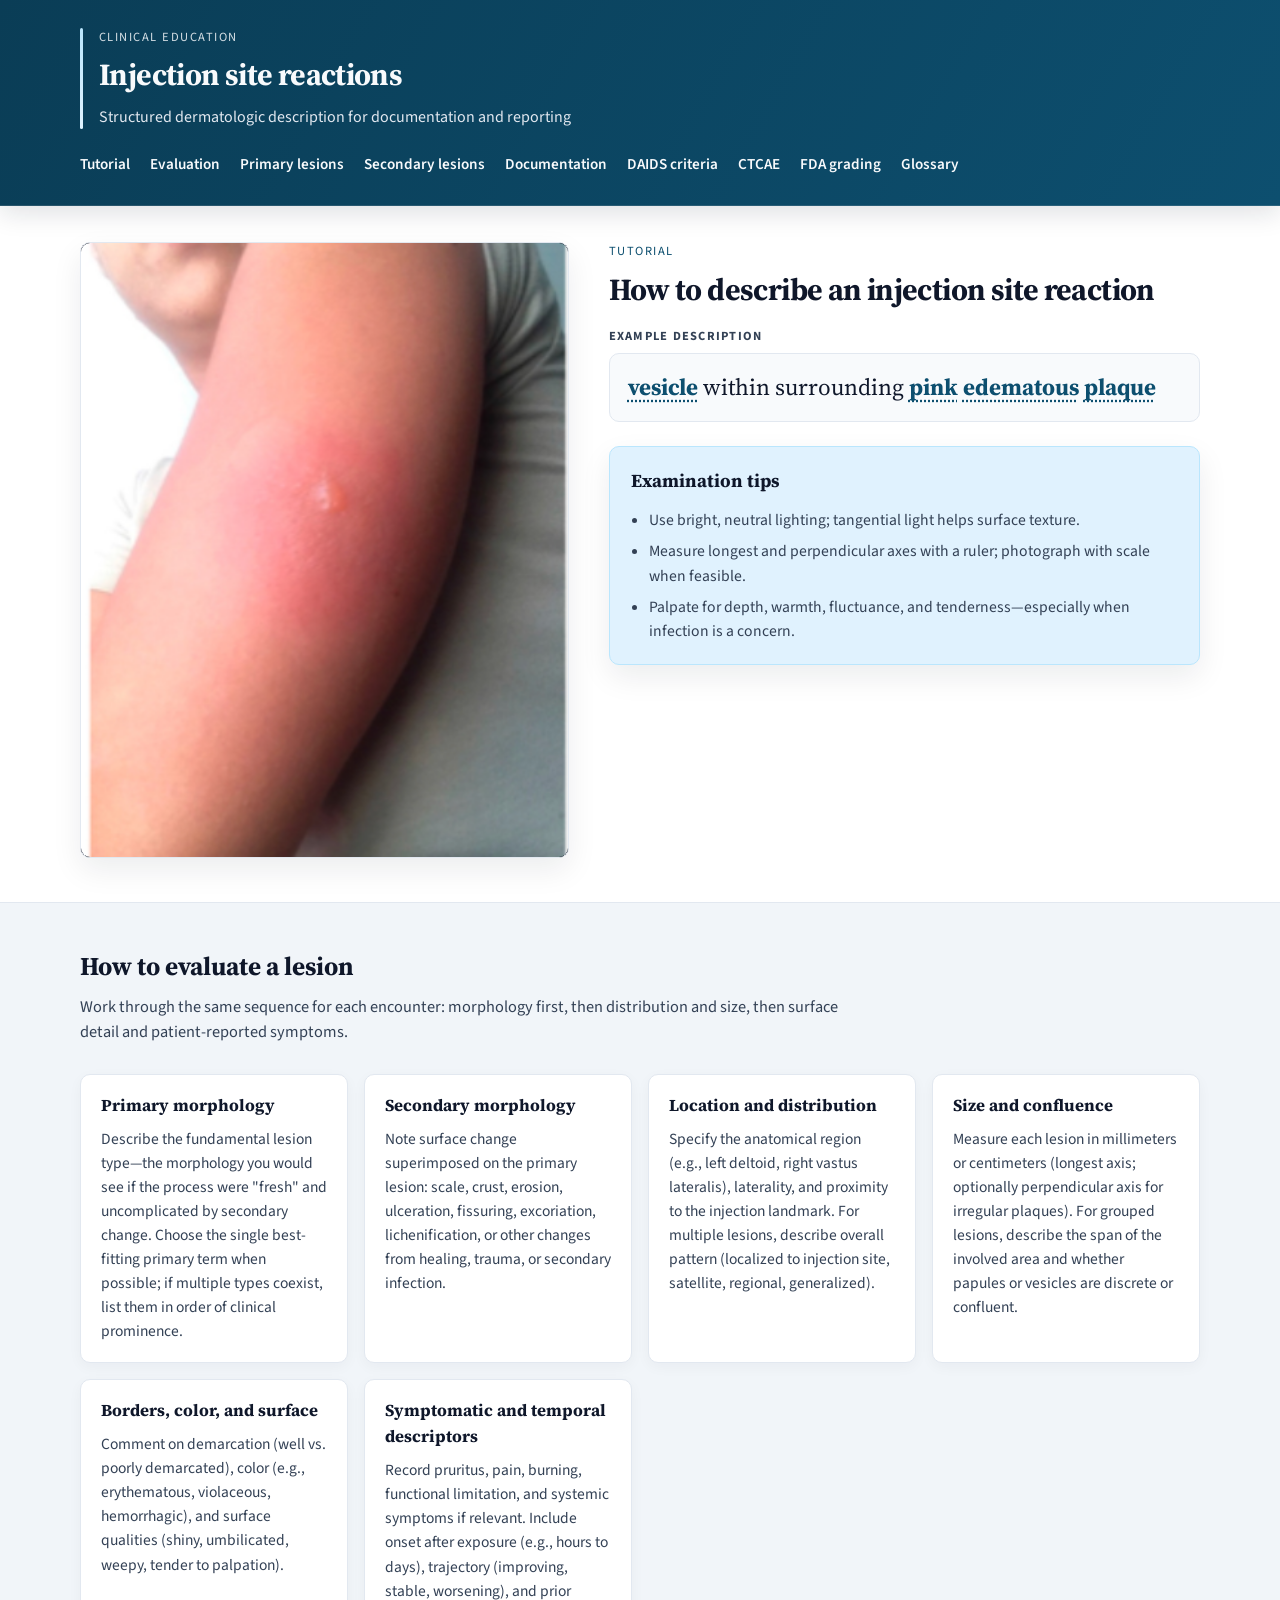
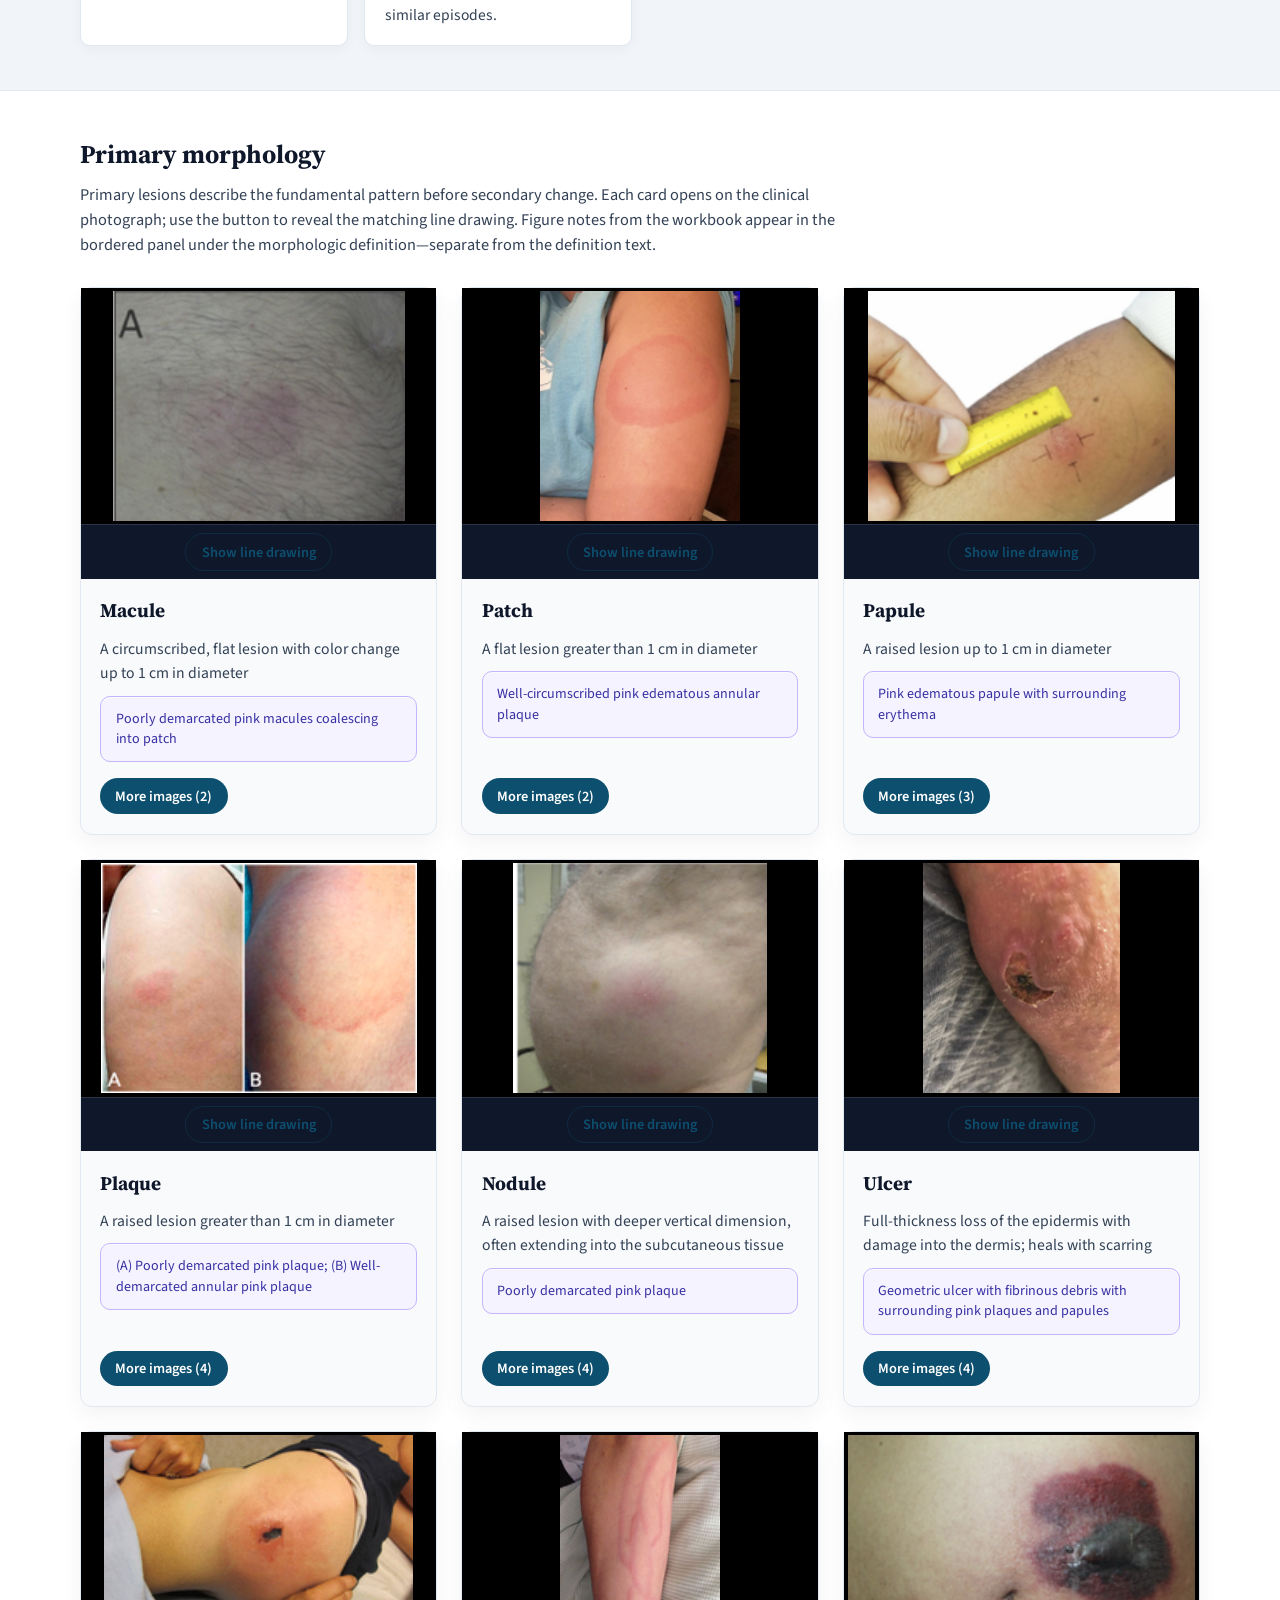
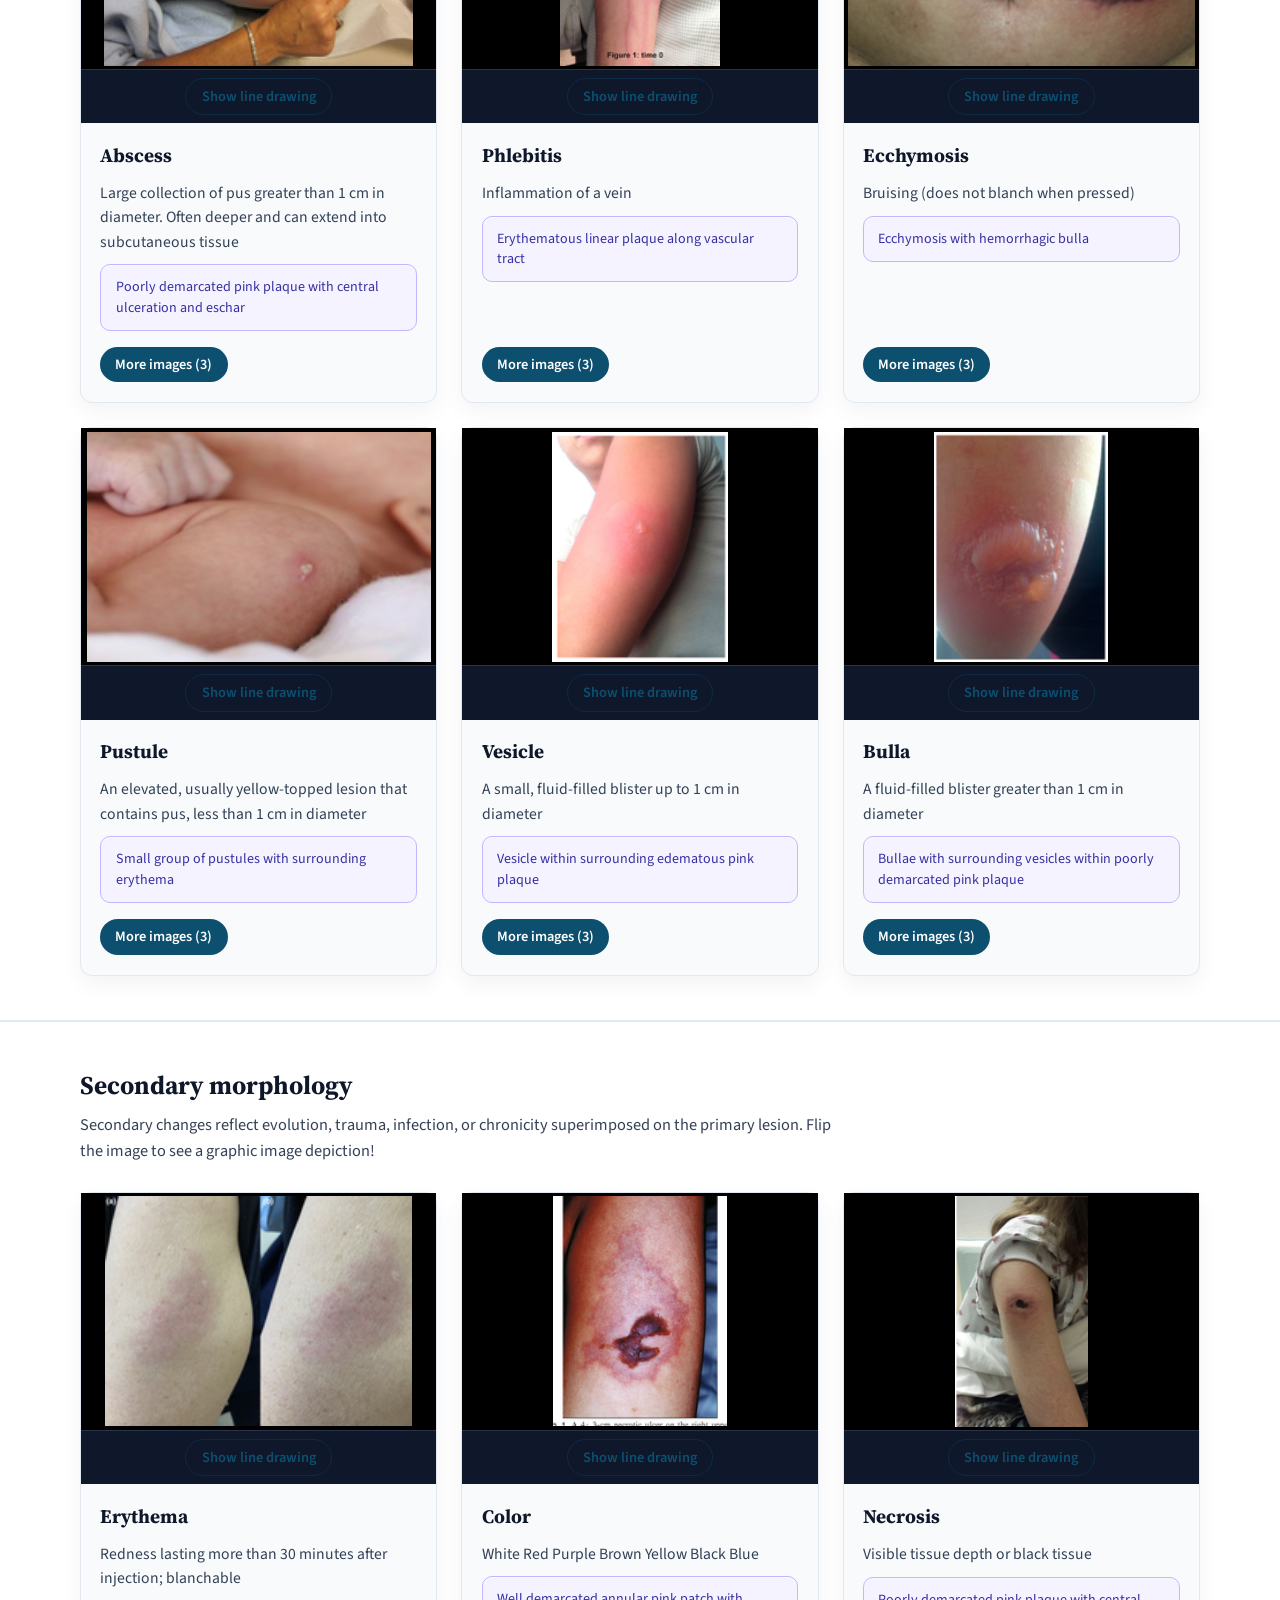
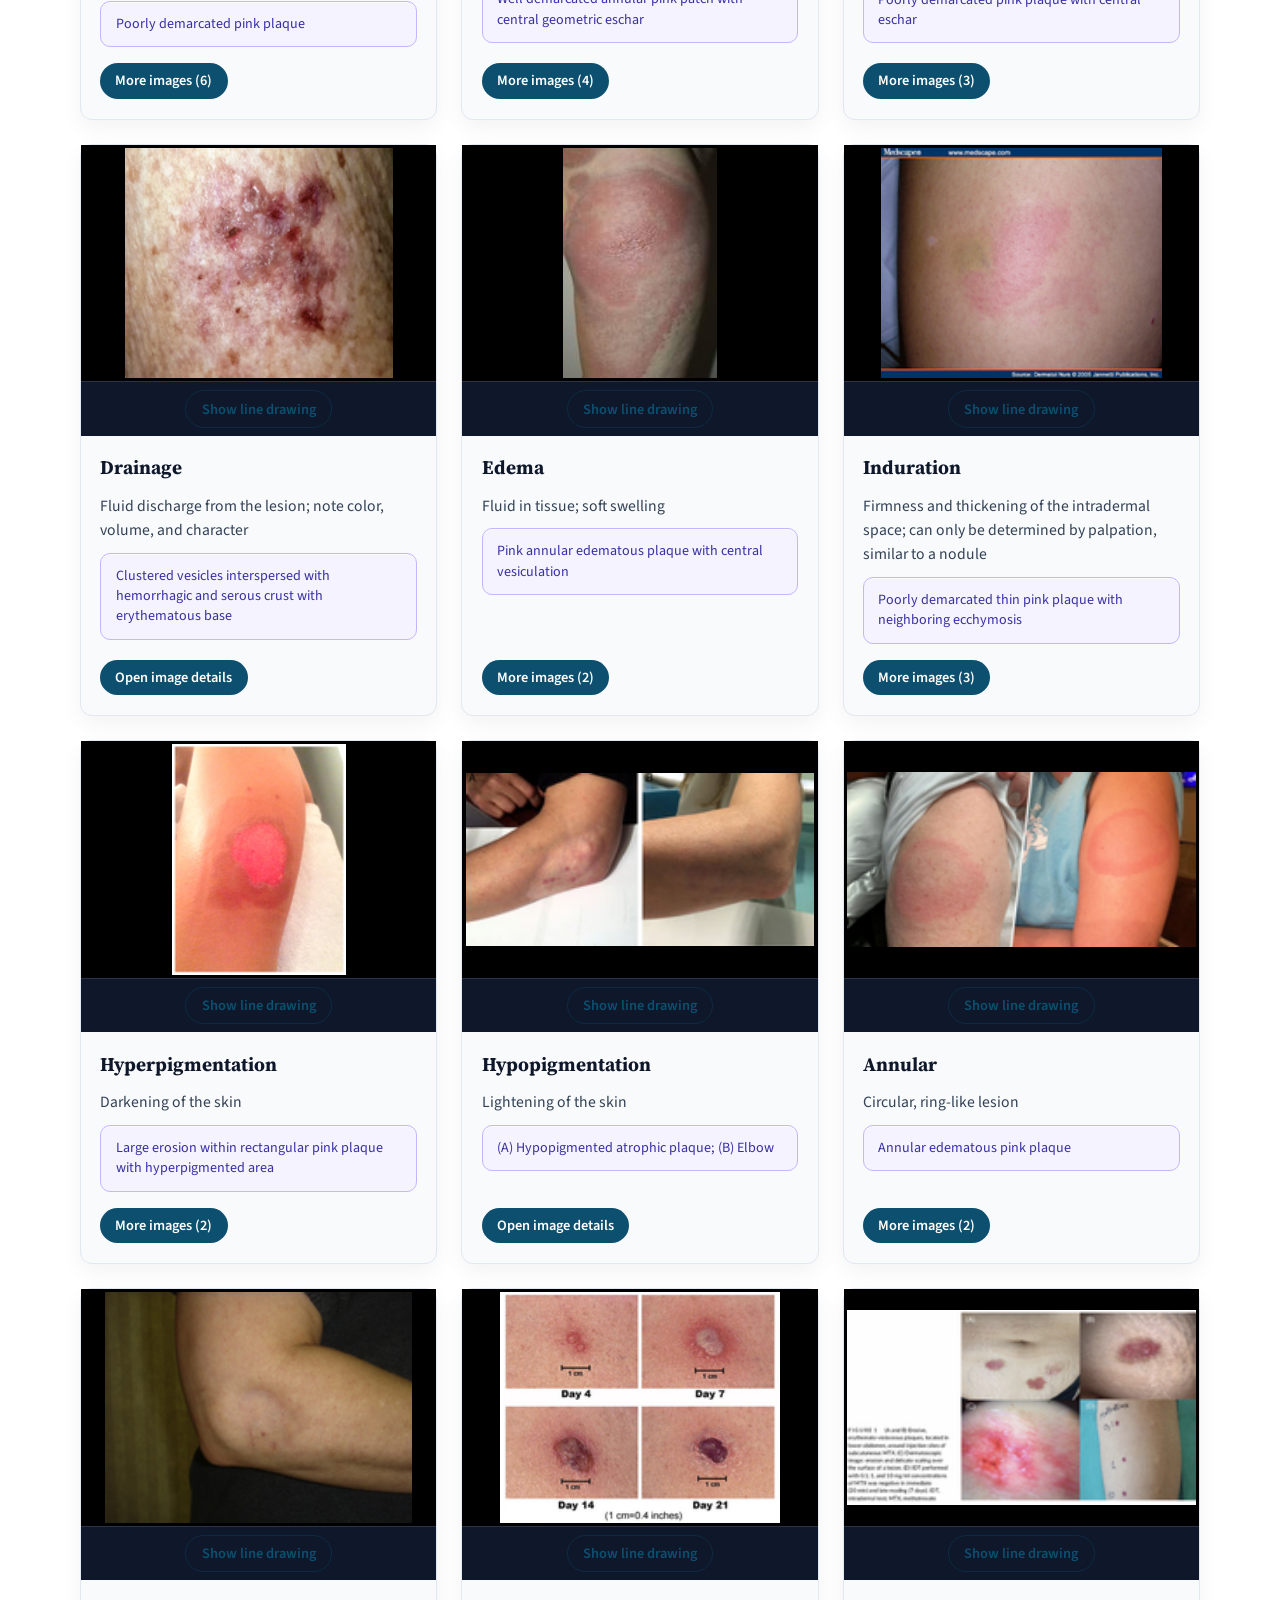
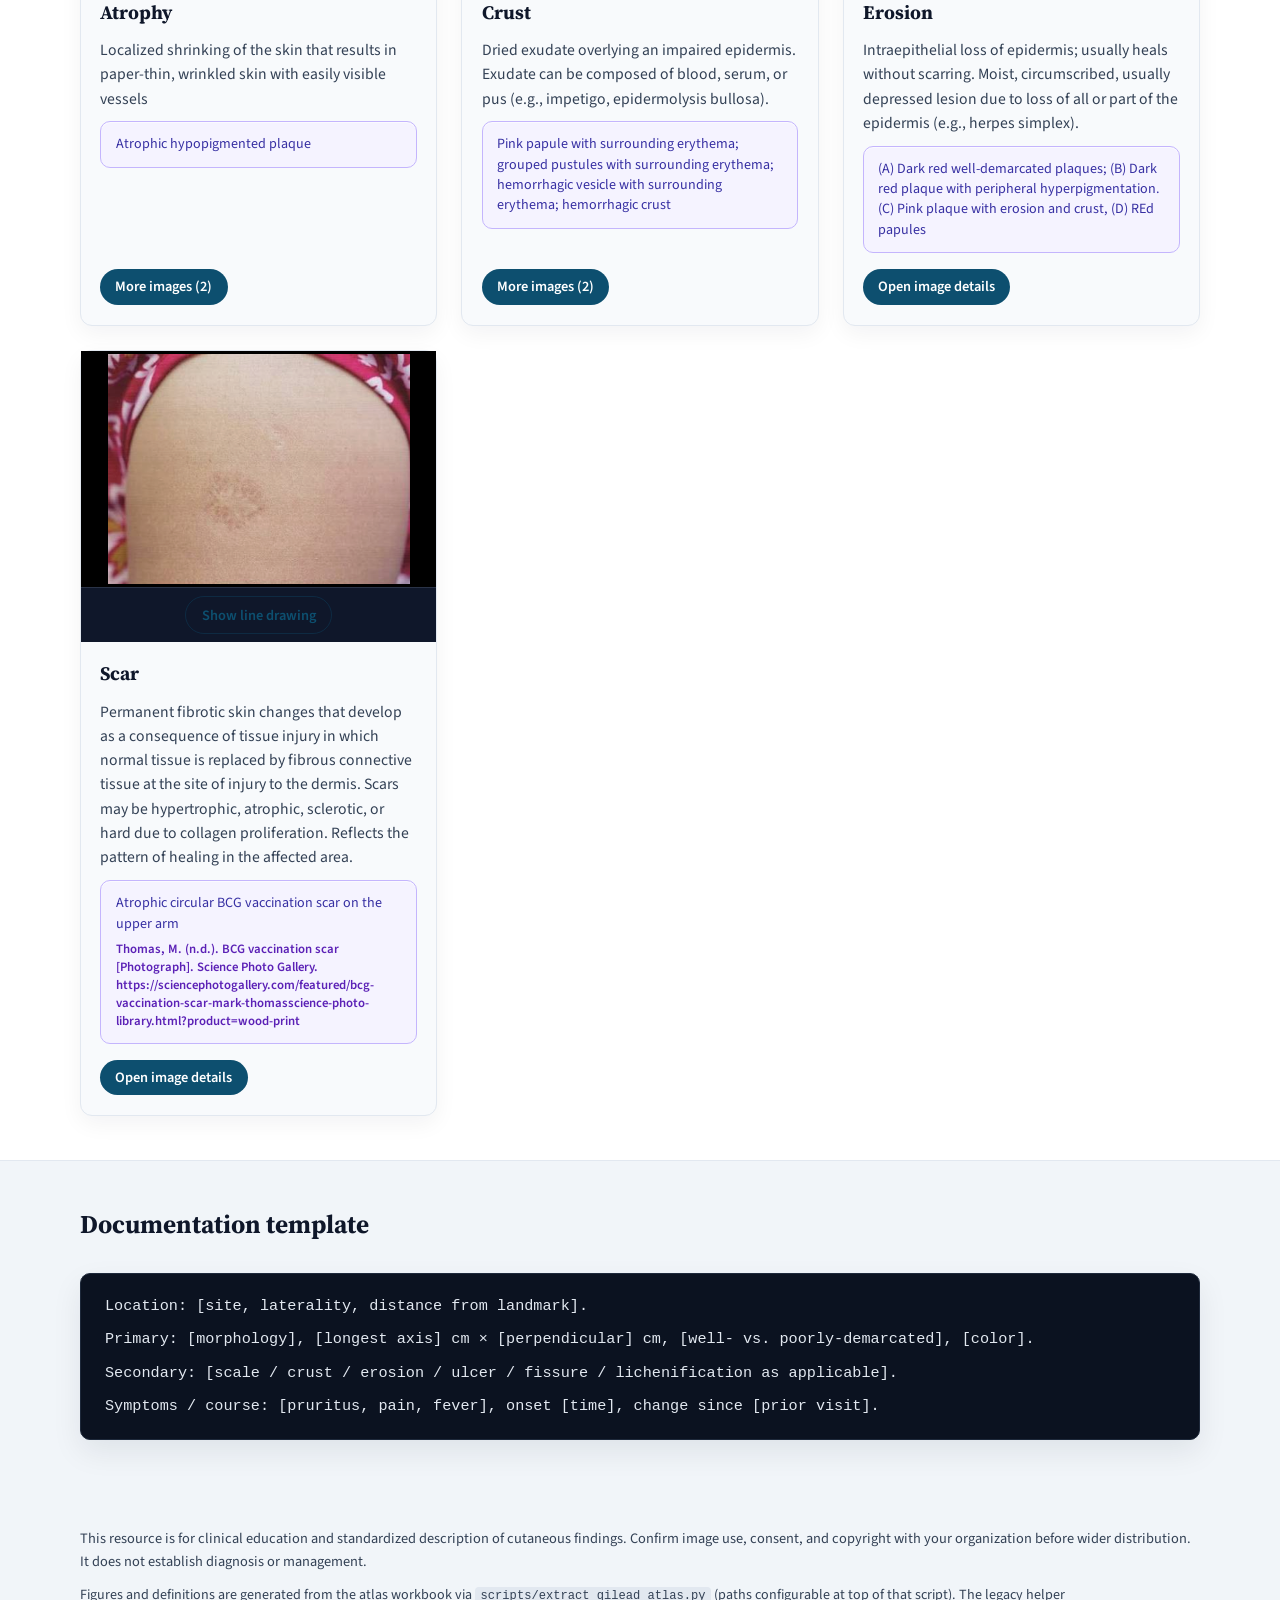
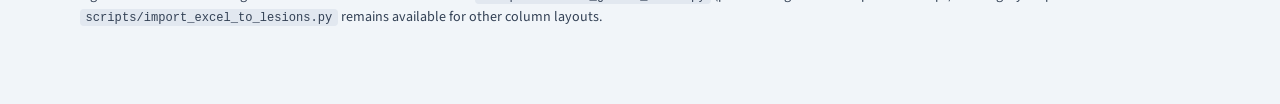
==== commit 9d6d32a2: "Restore multi-card lesion gallery layout. Keep line drawings scaled to fill their panels; revert sin" ====
--- a/index.html
+++ b/index.html
@@ -14,7 +14,7 @@
       href="https://fonts.googleapis.com/css2?family=Source+Sans+3:ital,wght@0,400;0,600;0,700;1,400&family=Source+Serif+4:ital,opsz,wght@0,8..60,600;0,8..60,700;1,8..60,400&display=swap"
       rel="stylesheet"
     />
-    <link rel="stylesheet" href="styles.css?v=tutorial-caption" />
+    <link rel="stylesheet" href="styles.css?v=multi-gallery" />
   </head>
   <body>
     <a class="skip-link" href="#main">Skip to content</a>
--- a/styles.css
+++ b/styles.css
@@ -50,7 +50,7 @@
 }
 
 .wrap {
-  width: min(1200px, 100% - 2.5rem);
+  width: min(1120px, 100% - 2.5rem);
   margin-inline: auto;
 }
 
@@ -432,9 +432,9 @@
 
 .lesion-grid {
   display: grid;
-  gap: 2rem;
-  /* One card per row so clinical photos use most of the content width */
-  grid-template-columns: 1fr;
+  gap: 1.5rem;
+  /* Multi-up gallery: several lesion cards per row on wide screens */
+  grid-template-columns: repeat(auto-fit, minmax(min(100%, 320px), 1fr));
 }
 
 .lesion-card {
@@ -461,13 +461,12 @@
   display: block;
   width: 100%;
   height: auto;
-  max-height: min(70vh, 720px);
+  max-height: 420px;
   object-fit: contain;
   background: #0b1220;
 }
 
 /* Lesion card: photograph vs line drawing — button toggles 3D flip (not click on photo) */
-/* Full-width stage so clinical photos occupy a large share of the viewport. */
 .figure-flip {
   position: relative;
   perspective: 960px;
@@ -479,9 +478,8 @@
 .figure-flip-inner {
   position: relative;
   width: 100%;
-  aspect-ratio: 16 / 10;
-  min-height: min(58vh, 640px);
-  max-height: 72vh;
+  aspect-ratio: 3 / 2;
+  min-height: 220px;
   transform-style: preserve-3d;
   transition: transform 0.55s cubic-bezier(0.4, 0, 0.2, 1);
 }
@@ -527,6 +525,7 @@
   object-position: center;
 }
 
+/* Scale line drawings up to fill the flip panel (they are small source crops) */
 .figure-flip-diagram {
   display: block;
   width: 100%;
@@ -556,14 +555,6 @@
 @media (prefers-reduced-motion: reduce) {
   .figure-flip-inner {
     transition: none;
-  }
-}
-
-@media (max-width: 640px) {
-  .figure-flip-inner {
-    aspect-ratio: 4 / 3;
-    min-height: min(42vh, 360px);
-    max-height: 55vh;
   }
 }
 
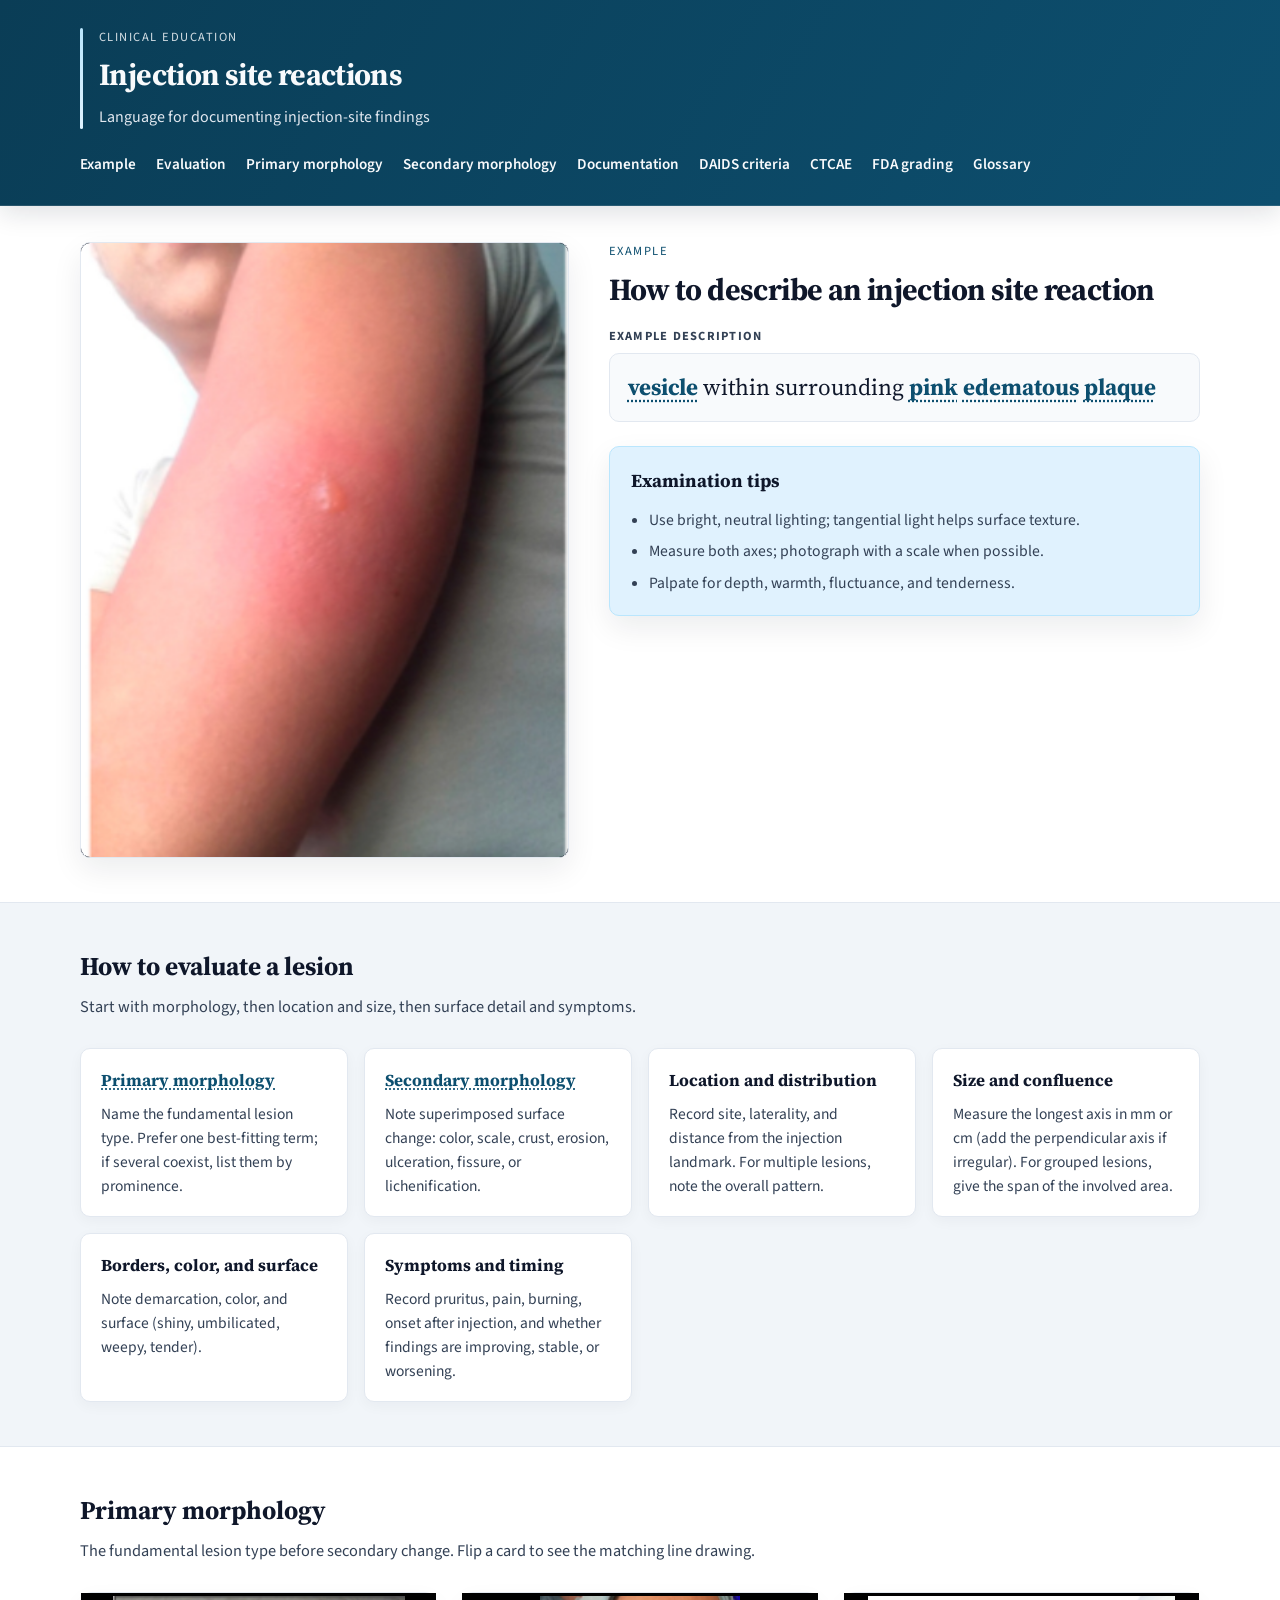
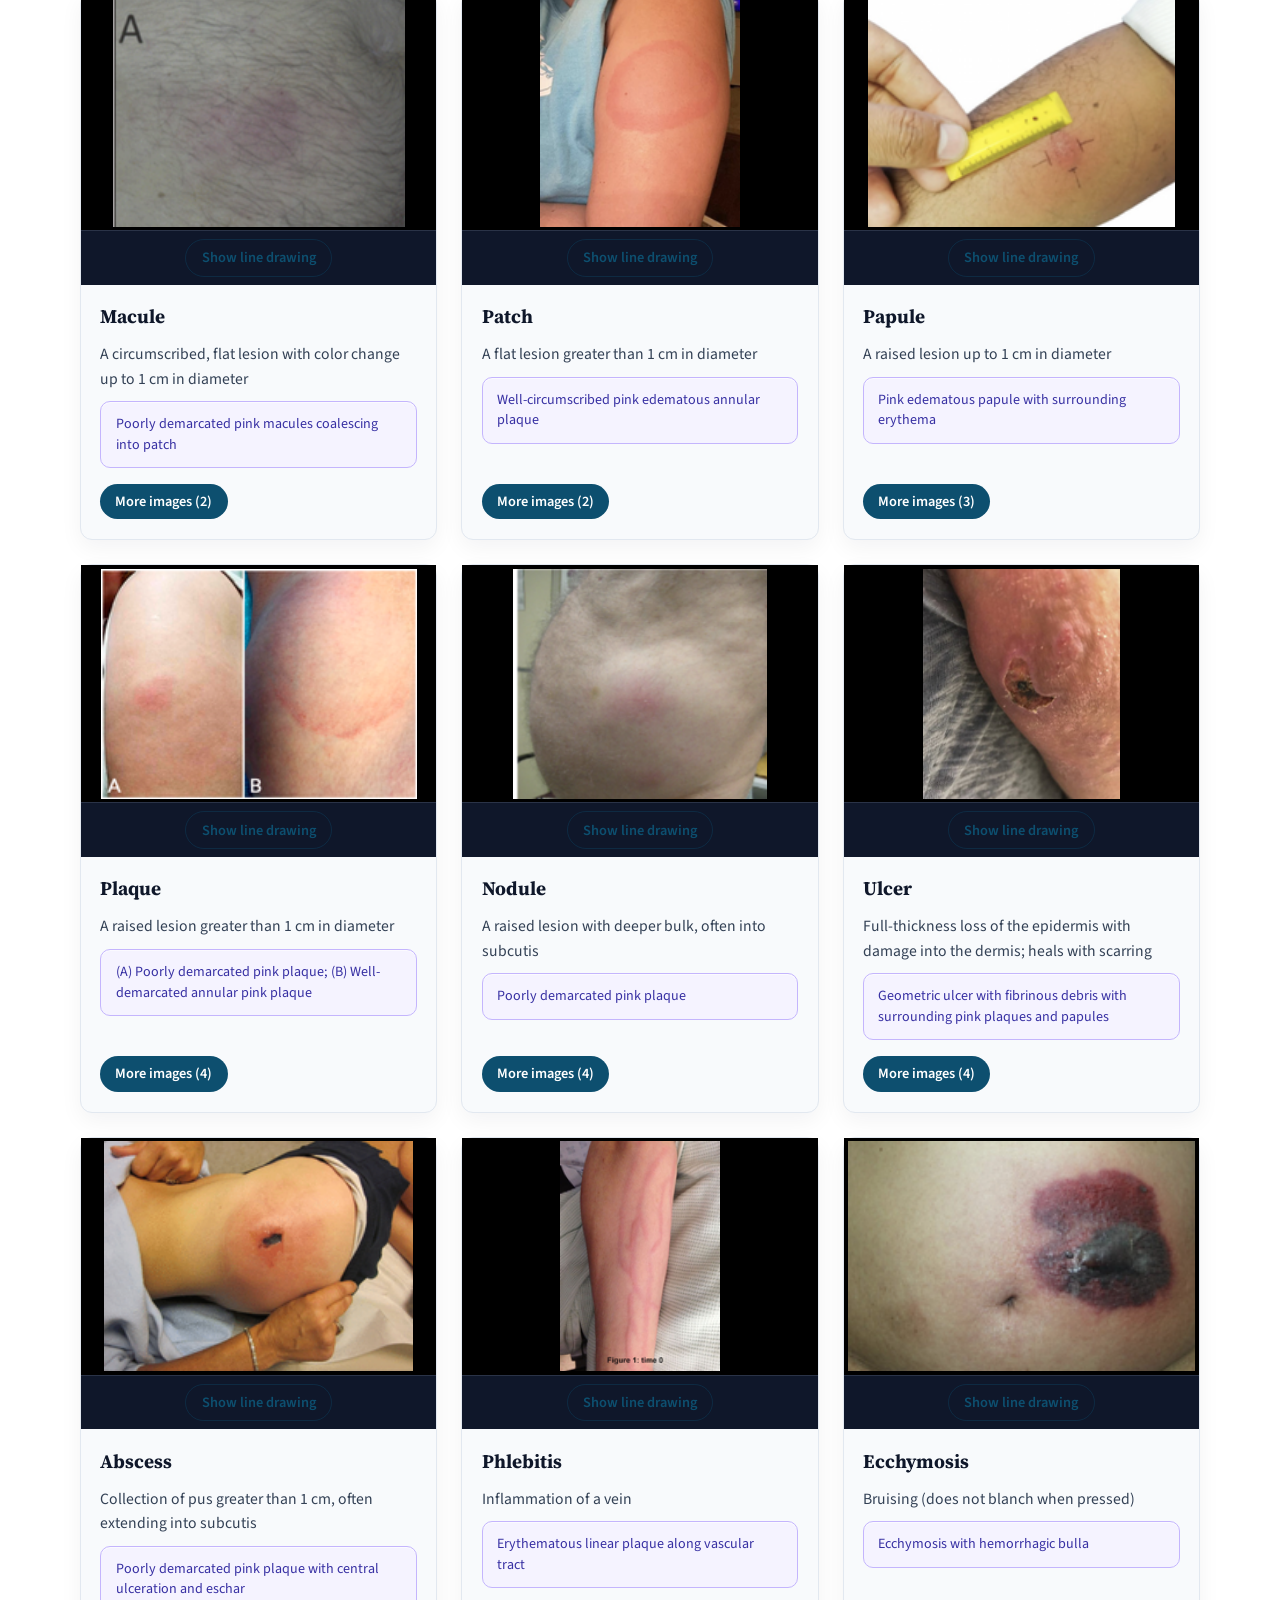
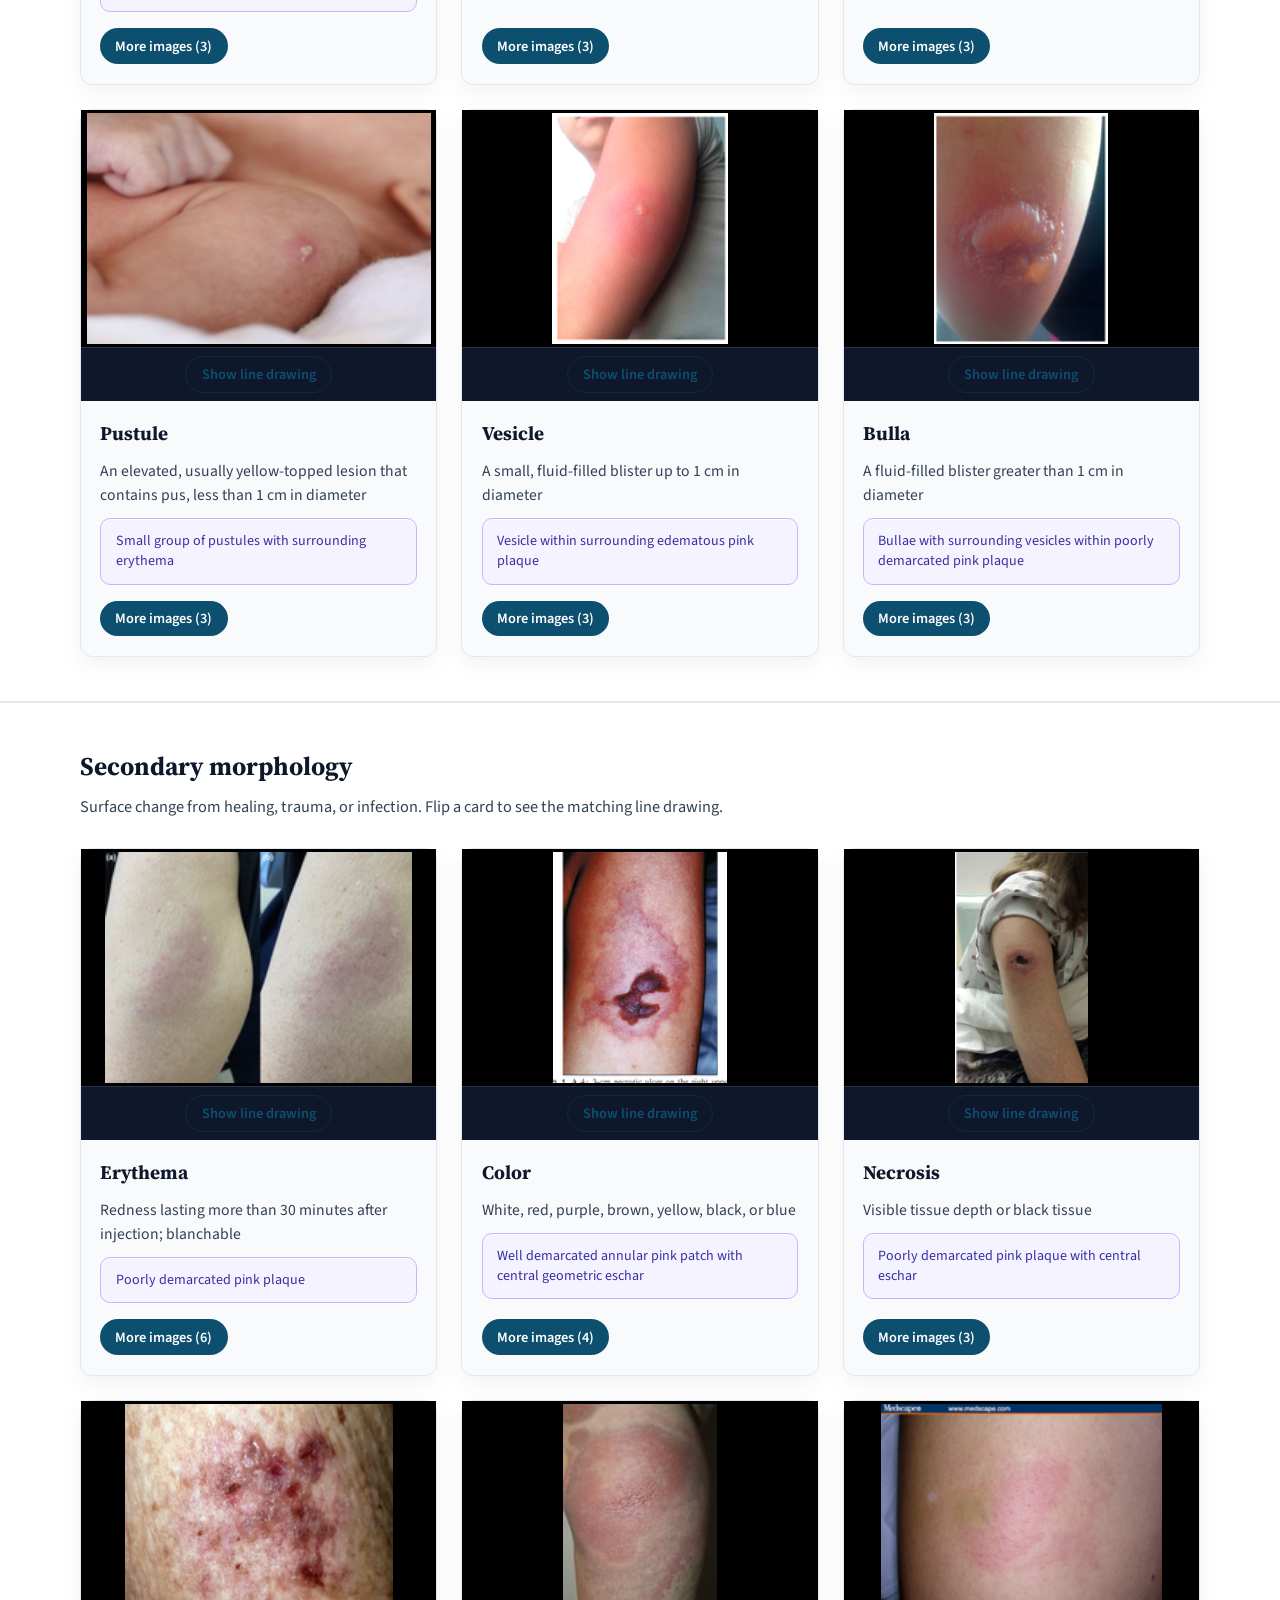
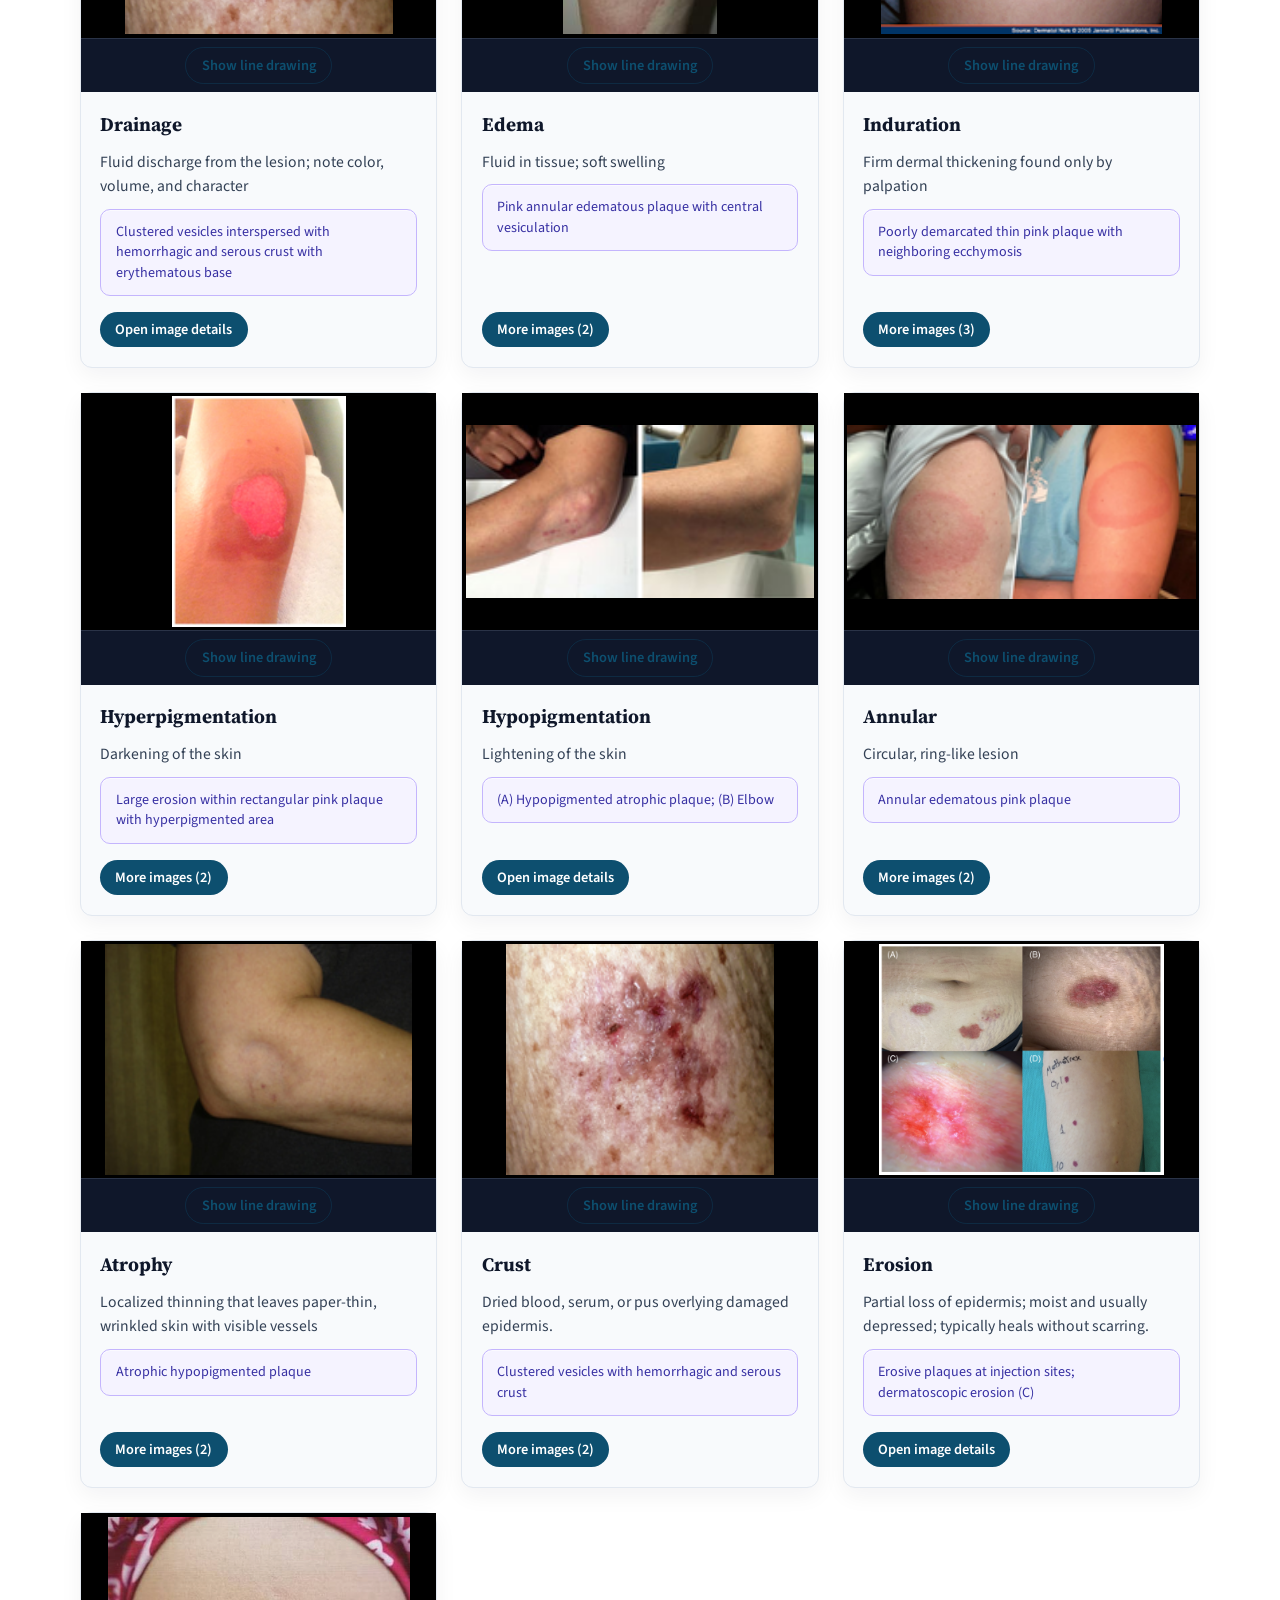
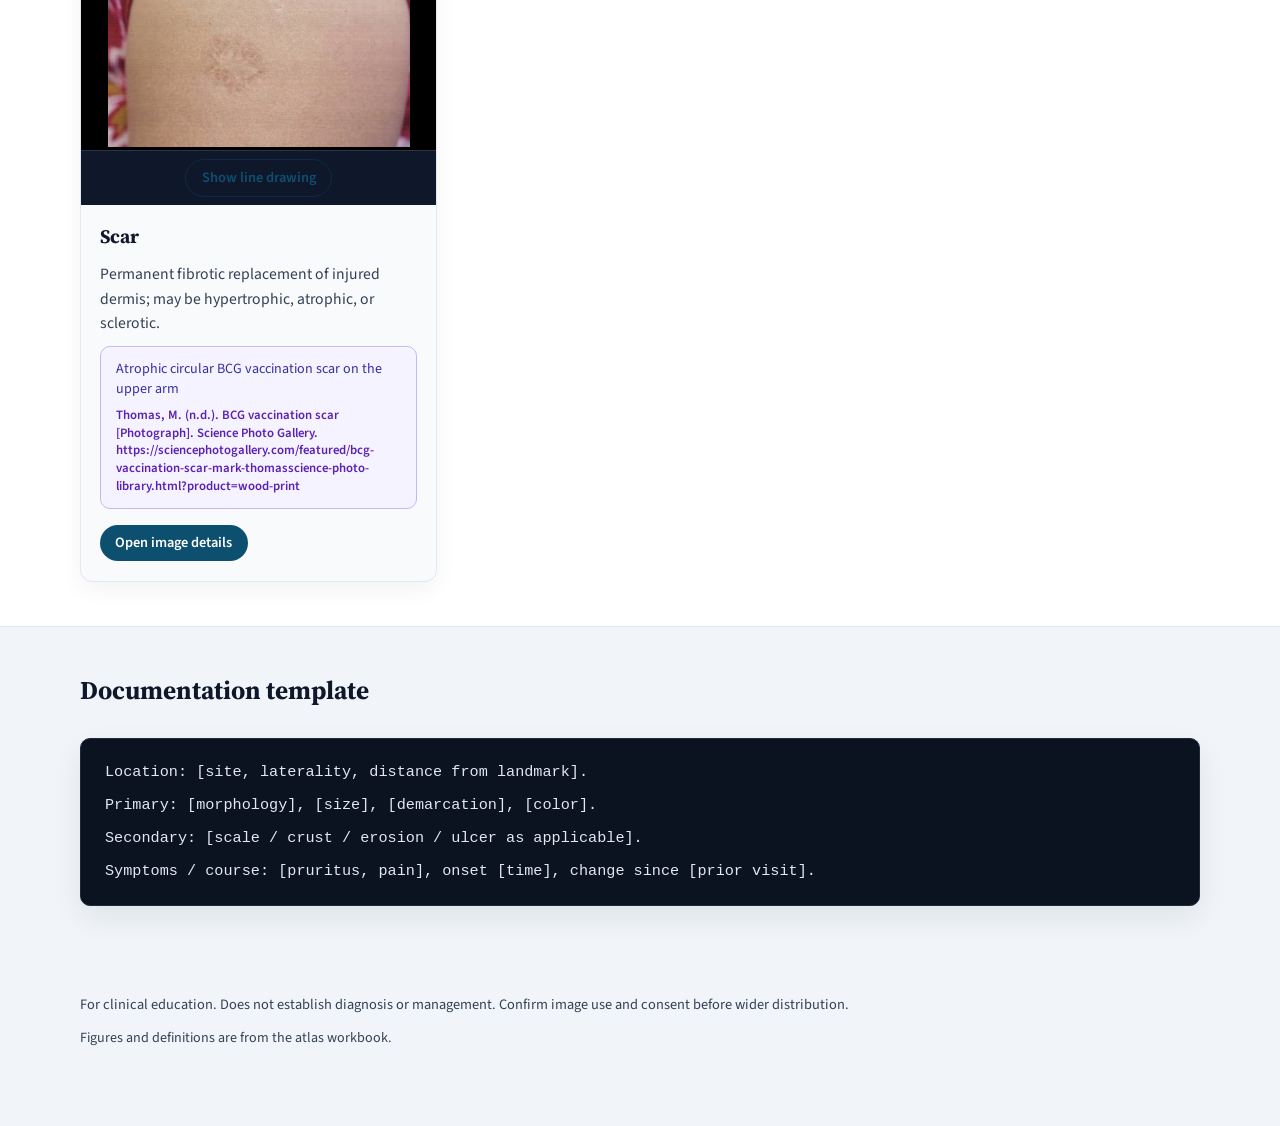
==== commit 54346d79: "Clarify morphology navigation and replace the erosion photograph. Rename Tutorial to Example, swap c" ====
--- a/index.html
+++ b/index.html
@@ -14,7 +14,7 @@
       href="https://fonts.googleapis.com/css2?family=Source+Sans+3:ital,wght@0,400;0,600;0,700;1,400&family=Source+Serif+4:ital,opsz,wght@0,8..60,600;0,8..60,700;1,8..60,400&display=swap"
       rel="stylesheet"
     />
-    <link rel="stylesheet" href="styles.css?v=multi-gallery" />
+    <link rel="stylesheet" href="styles.css?v=example-morph" />
   </head>
   <body>
     <a class="skip-link" href="#main">Skip to content</a>
@@ -25,14 +25,14 @@
           <div>
             <p class="eyebrow">Clinical education</p>
             <h1 class="site-title">Injection site reactions</h1>
-            <p class="site-subtitle">Structured dermatologic description for documentation and reporting</p>
+            <p class="site-subtitle">Language for documenting injection-site findings</p>
           </div>
         </div>
         <nav class="header-nav" aria-label="Primary">
-          <a href="#tutorial">Tutorial</a>
+          <a href="#example">Example</a>
           <a href="#framework">Evaluation</a>
-          <a href="#primary">Primary lesions</a>
-          <a href="#secondary">Secondary lesions</a>
+          <a href="#primary">Primary morphology</a>
+          <a href="#secondary">Secondary morphology</a>
           <a href="#template">Documentation</a>
           <a href="daids.html">DAIDS criteria</a>
           <a href="ctcae.html">CTCAE</a>
@@ -43,7 +43,8 @@
     </header>
 
     <main id="main">
-      <section id="tutorial" class="tutorial">
+      <section id="example" class="tutorial">
+        <span id="tutorial"></span>
         <div class="wrap tutorial-grid">
           <figure class="tutorial-figure">
             <img
@@ -55,7 +56,7 @@
           </figure>
 
           <div class="tutorial-copy">
-            <p class="eyebrow tutorial-eyebrow">Tutorial</p>
+            <p class="eyebrow tutorial-eyebrow">Example</p>
             <h2 class="tutorial-title">How to describe an injection site reaction</h2>
 
             <p class="tutorial-example-label">Example description</p>
@@ -95,8 +96,8 @@
               <h3 class="callout-title">Examination tips</h3>
               <ul class="callout-list">
                 <li>Use bright, neutral lighting; tangential light helps surface texture.</li>
-                <li>Measure longest and perpendicular axes with a ruler; photograph with scale when feasible.</li>
-                <li>Palpate for depth, warmth, fluctuance, and tenderness—especially when infection is a concern.</li>
+                <li>Measure both axes; photograph with a scale when possible.</li>
+                <li>Palpate for depth, warmth, fluctuance, and tenderness.</li>
               </ul>
             </aside>
           </div>
@@ -108,8 +109,7 @@
           <header class="section-head">
             <h2>How to evaluate a lesion</h2>
             <p class="section-intro">
-              Work through the same sequence for each encounter: morphology first, then distribution and size, then
-              surface detail and patient-reported symptoms.
+              Start with morphology, then location and size, then surface detail and symptoms.
             </p>
           </header>
           <div id="evaluation-cards" class="card-grid"></div>
@@ -121,9 +121,7 @@
           <header class="section-head">
             <h2>Primary morphology</h2>
             <p class="section-intro">
-              Primary lesions describe the fundamental pattern before secondary change. Each card opens on the clinical
-              photograph; use the button to reveal the matching line drawing. Figure notes from the workbook appear in
-              the bordered panel under the morphologic definition—separate from the definition text.
+              The fundamental lesion type before secondary change. Flip a card to see the matching line drawing.
             </p>
           </header>
           <div id="primary-list" class="lesion-grid"></div>
@@ -135,8 +133,7 @@
           <header class="section-head">
             <h2>Secondary morphology</h2>
             <p class="section-intro">
-              Secondary changes reflect evolution, trauma, infection, or chronicity superimposed on the primary lesion.
-              Flip the image to see a graphic image depiction!
+              Surface change from healing, trauma, or infection. Flip a card to see the matching line drawing.
             </p>
           </header>
           <div id="secondary-list" class="lesion-grid"></div>
@@ -156,11 +153,7 @@
         <div class="wrap">
           <footer class="page-footer">
             <p id="disclaimer" class="disclaimer"></p>
-            <p class="footer-note">
-              Figures and definitions are generated from the atlas workbook via
-              <code>scripts/extract_gilead_atlas.py</code> (paths configurable at top of that script). The legacy helper
-              <code>scripts/import_excel_to_lesions.py</code> remains available for other column layouts.
-            </p>
+            <p class="footer-note">Figures and definitions are from the atlas workbook.</p>
           </footer>
         </div>
       </section>
@@ -185,7 +178,7 @@
     <div id="tutorial-popover" class="tutorial-popover" role="tooltip" hidden>
       <p class="tutorial-popover-term"></p>
       <p class="tutorial-popover-def"></p>
-      <p class="tutorial-popover-hint">Click to open that lesion gallery</p>
+      <p class="tutorial-popover-hint">Click to open that morphology section</p>
     </div>
 
     <div id="morph-popover" class="morph-popover" role="tooltip" hidden>
@@ -197,7 +190,7 @@
     </div>
 
     <script src="diagrams.js"></script>
-    <script src="data/lesions.js?v=scar-bcg"></script>
+    <script src="data/lesions.js?v=example-morph"></script>
     <script src="app.js" defer></script>
     <script src="tutorial.js" defer></script>
   </body>
--- a/styles.css
+++ b/styles.css
@@ -424,6 +424,21 @@
   font-family: var(--font-serif);
 }
 
+.eval-card-link {
+  color: var(--accent);
+  text-decoration: underline;
+  text-decoration-style: dotted;
+  text-underline-offset: 0.18em;
+}
+
+.eval-card-link:hover,
+.eval-card-link:focus-visible {
+  color: var(--accent-strong);
+  background: var(--accent-soft);
+  border-radius: 2px;
+  outline: none;
+}
+
 .eval-card p {
   margin: 0;
   color: var(--ink-muted);
@@ -1029,8 +1044,39 @@
   font-size: 0.82rem;
 }
 
-.glossary-modal-credit a {
+.glossary-modal-credit a,
+.glossary-modal-source a {
   color: var(--accent);
+}
+
+.glossary-modal-source {
+  margin: 0.25rem 0 0;
+  font-size: 0.82rem;
+  color: var(--ink-muted);
+}
+
+.glossary-image-sources {
+  margin-top: 1.25rem;
+  padding-top: 1rem;
+  border-top: 1px solid var(--border);
+}
+
+.glossary-sources-heading {
+  margin: 0 0 0.4rem;
+  font-weight: 700;
+  font-size: 0.92rem;
+}
+
+.glossary-sources-list {
+  margin: 0;
+  padding-left: 1.1rem;
+  color: var(--ink-muted);
+  font-size: 0.9rem;
+}
+
+.glossary-sources-list a {
+  color: var(--accent);
+  font-weight: 600;
 }
 
 @media (max-width: 640px) {
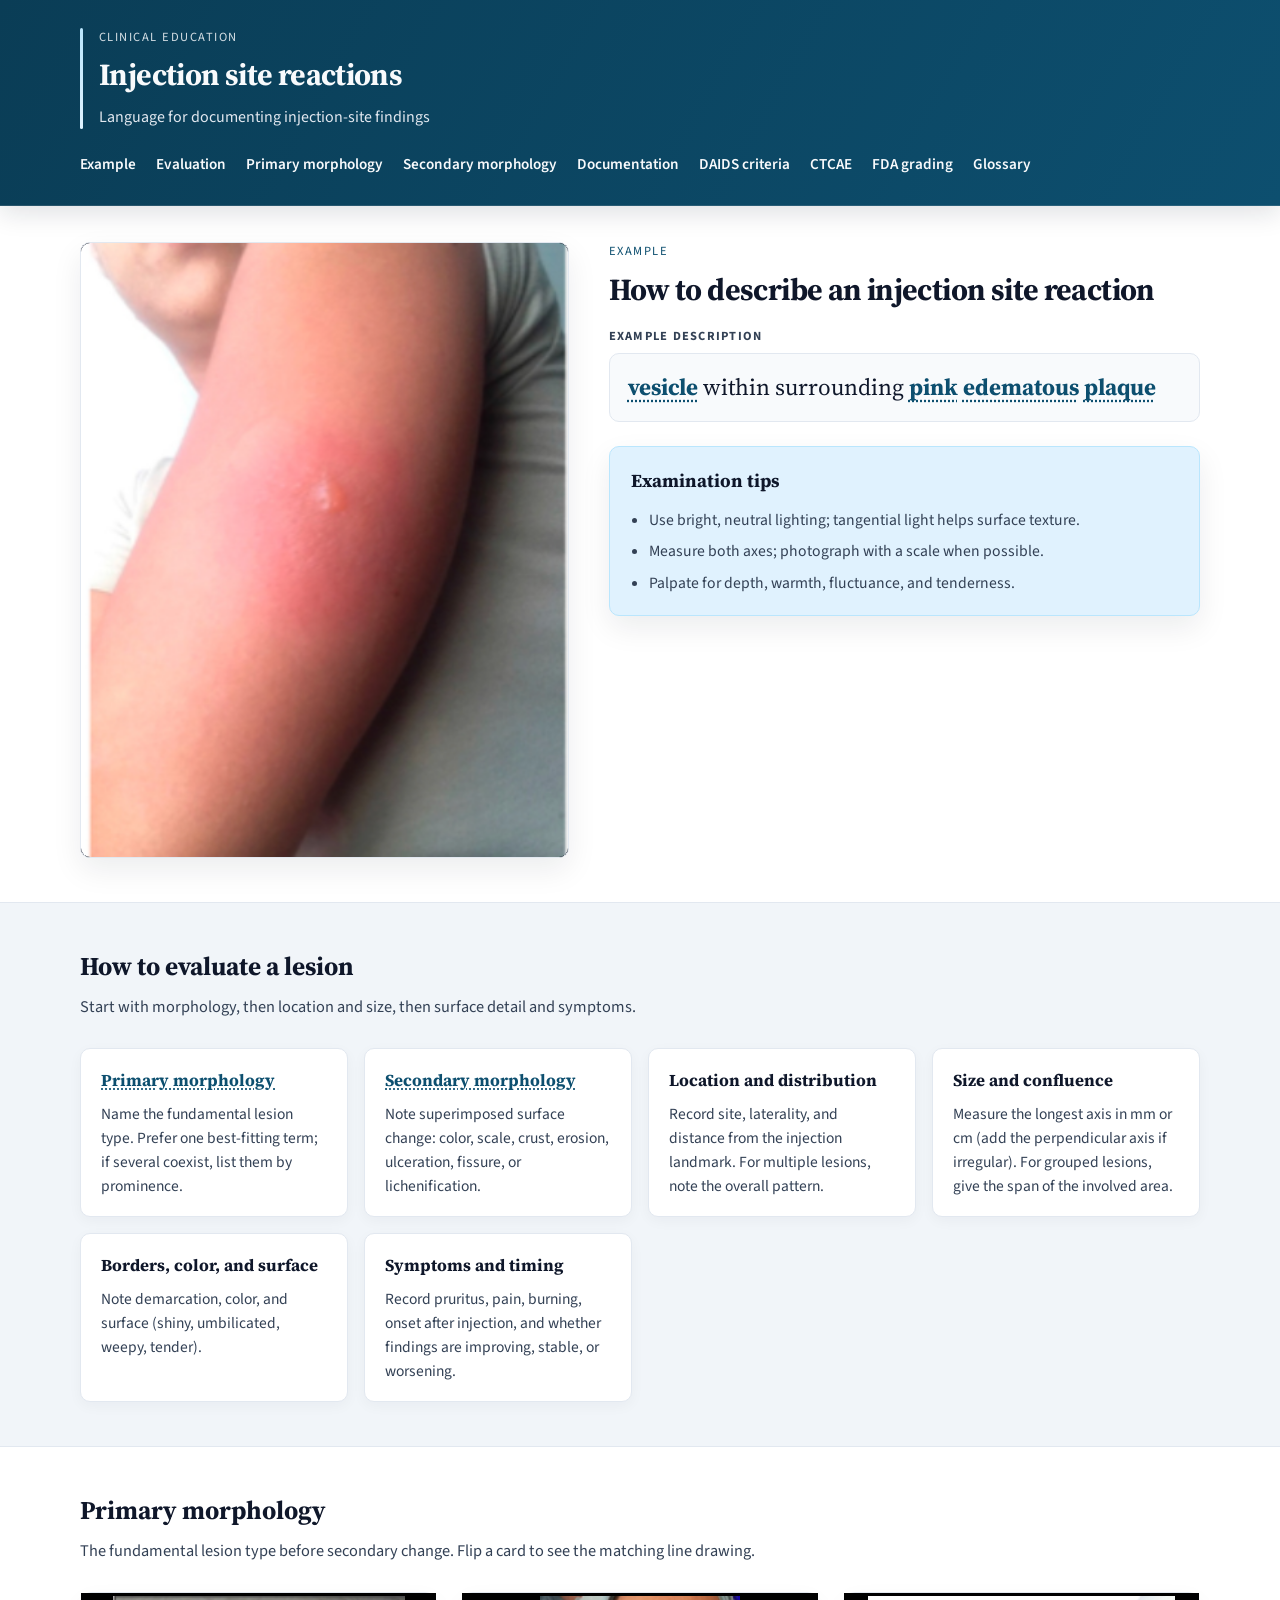
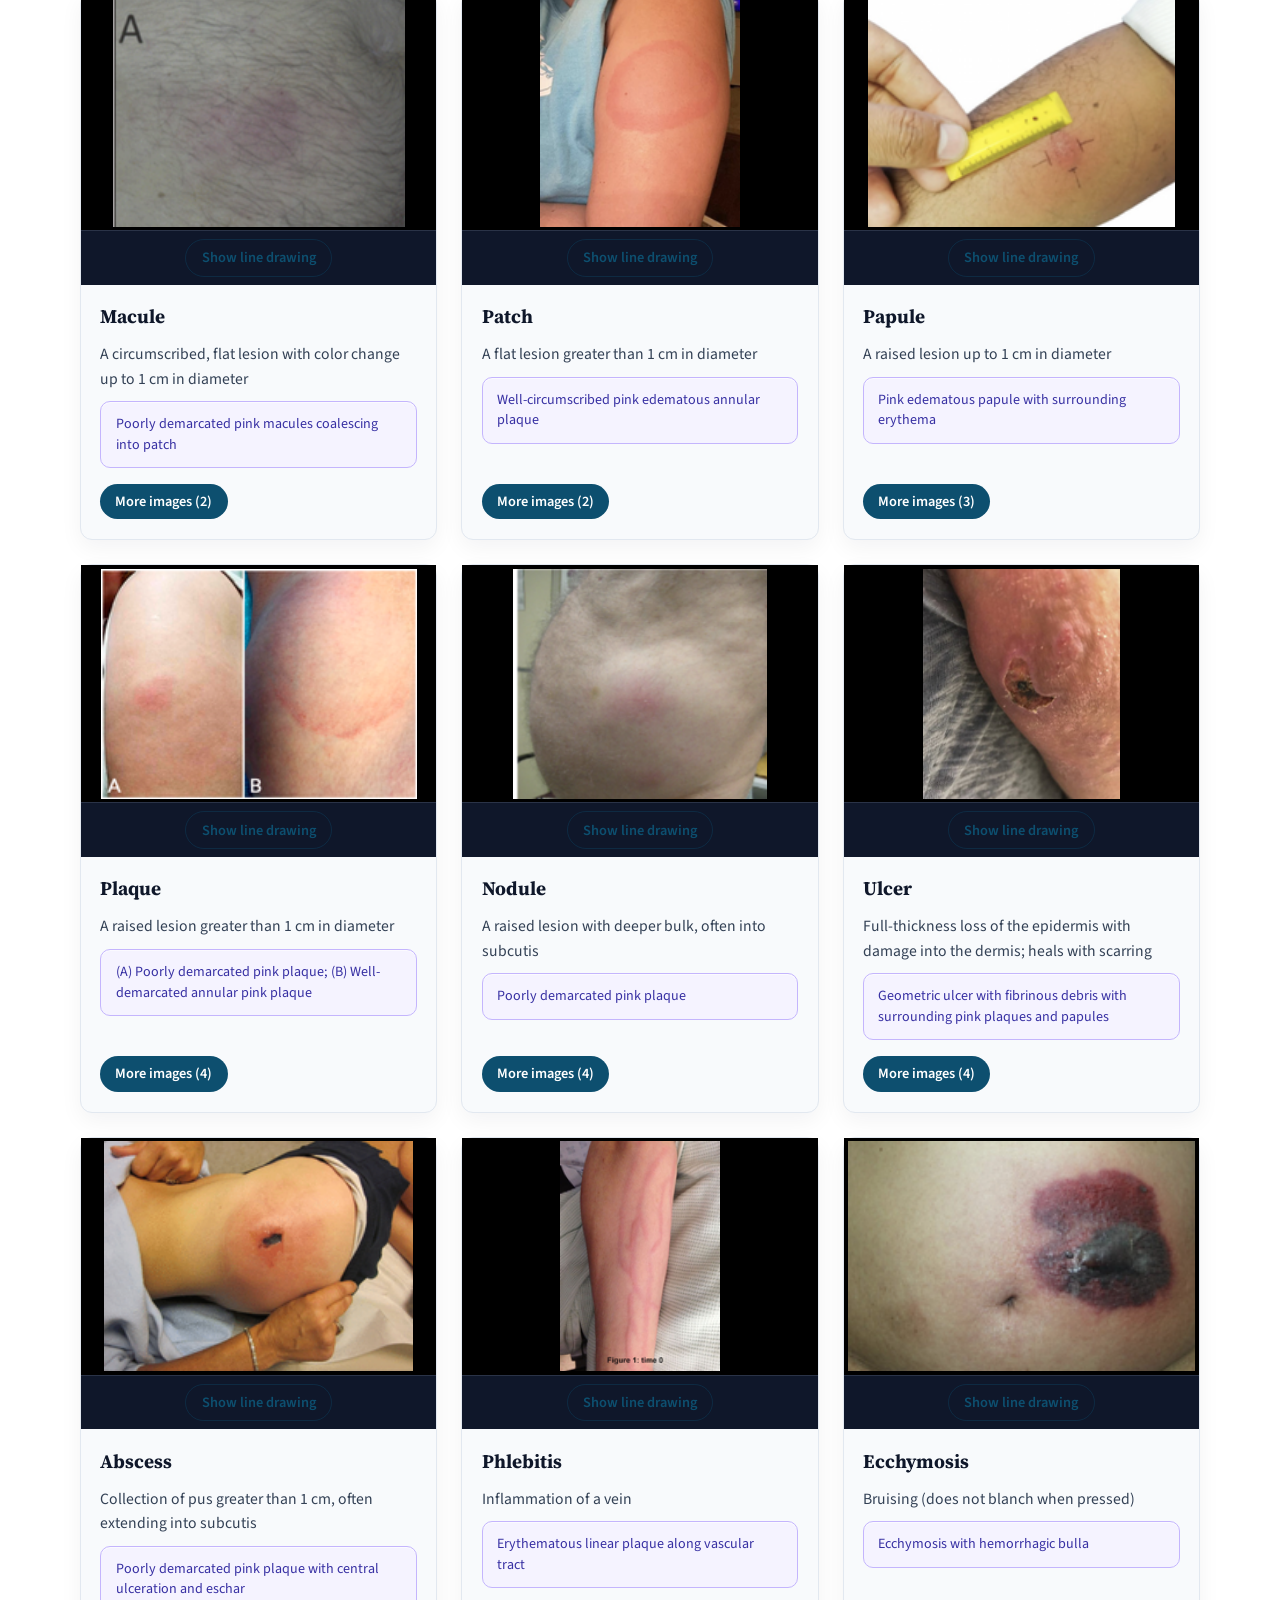
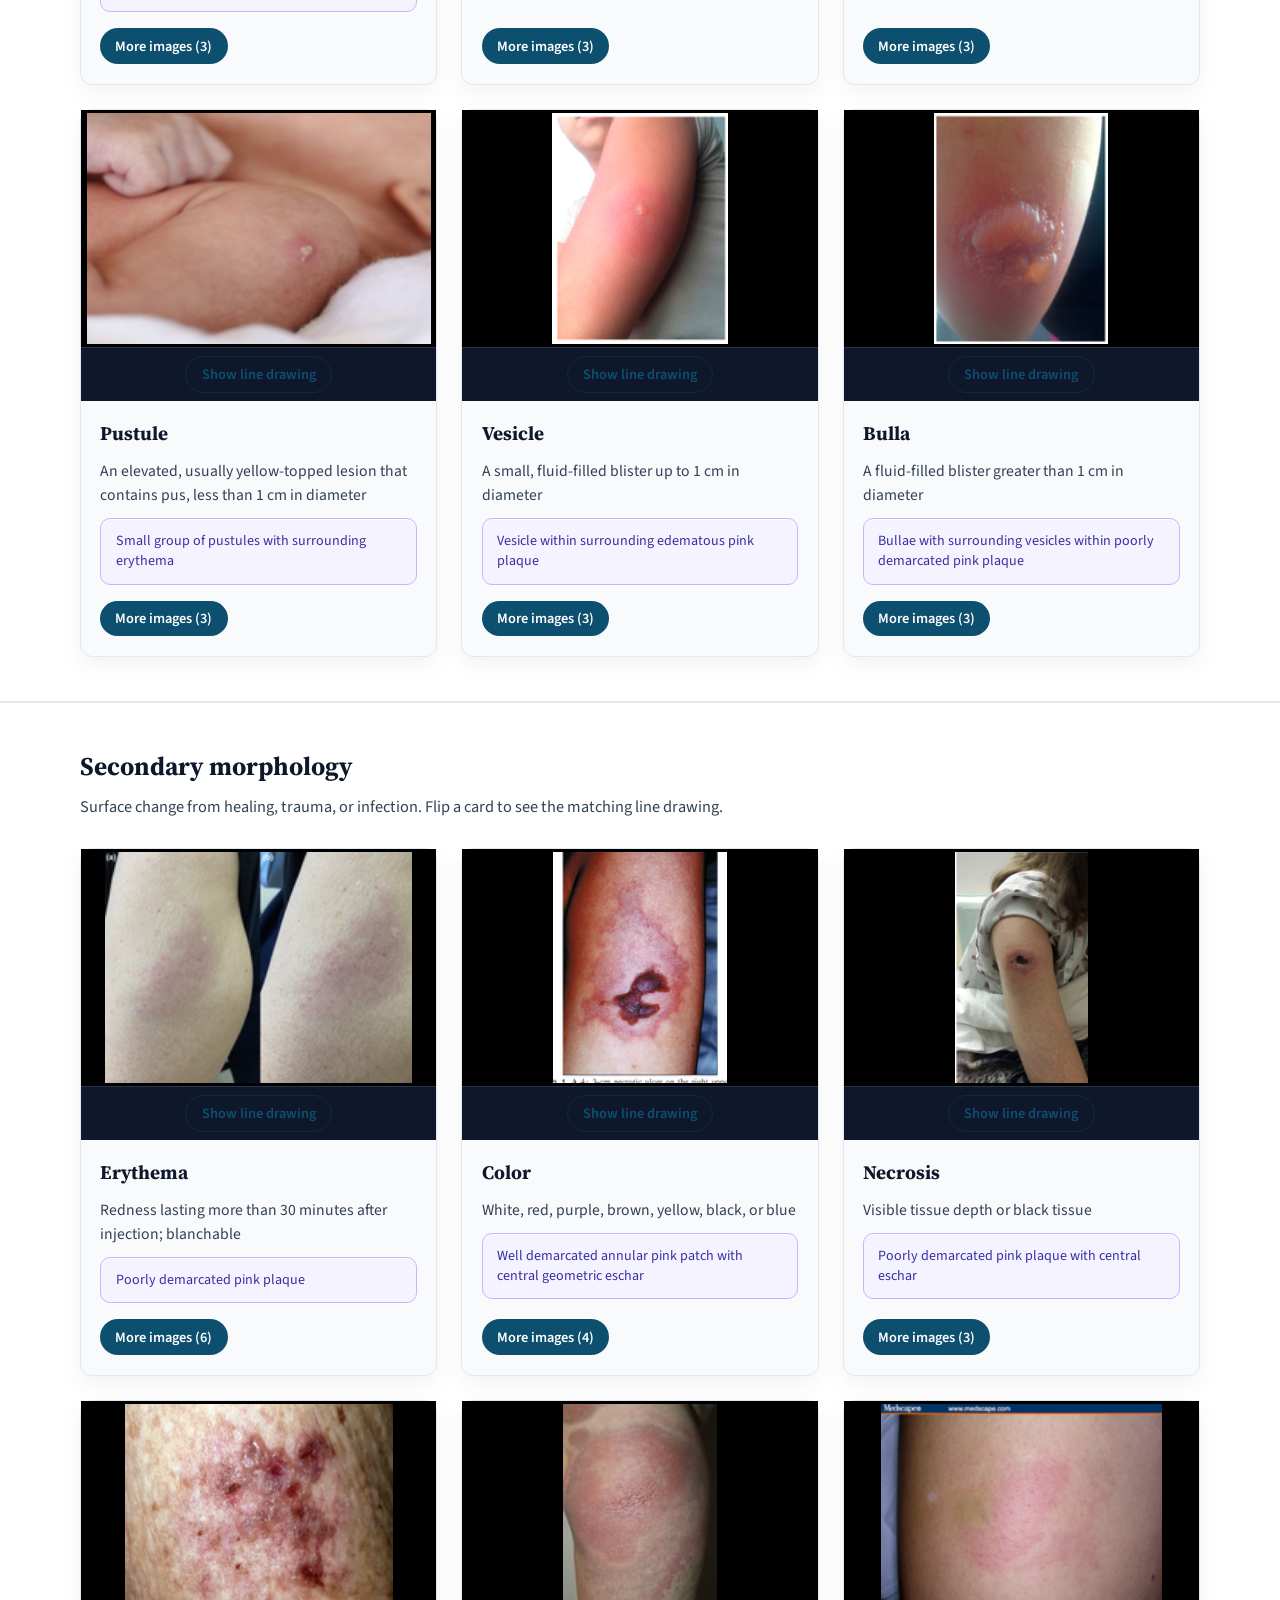
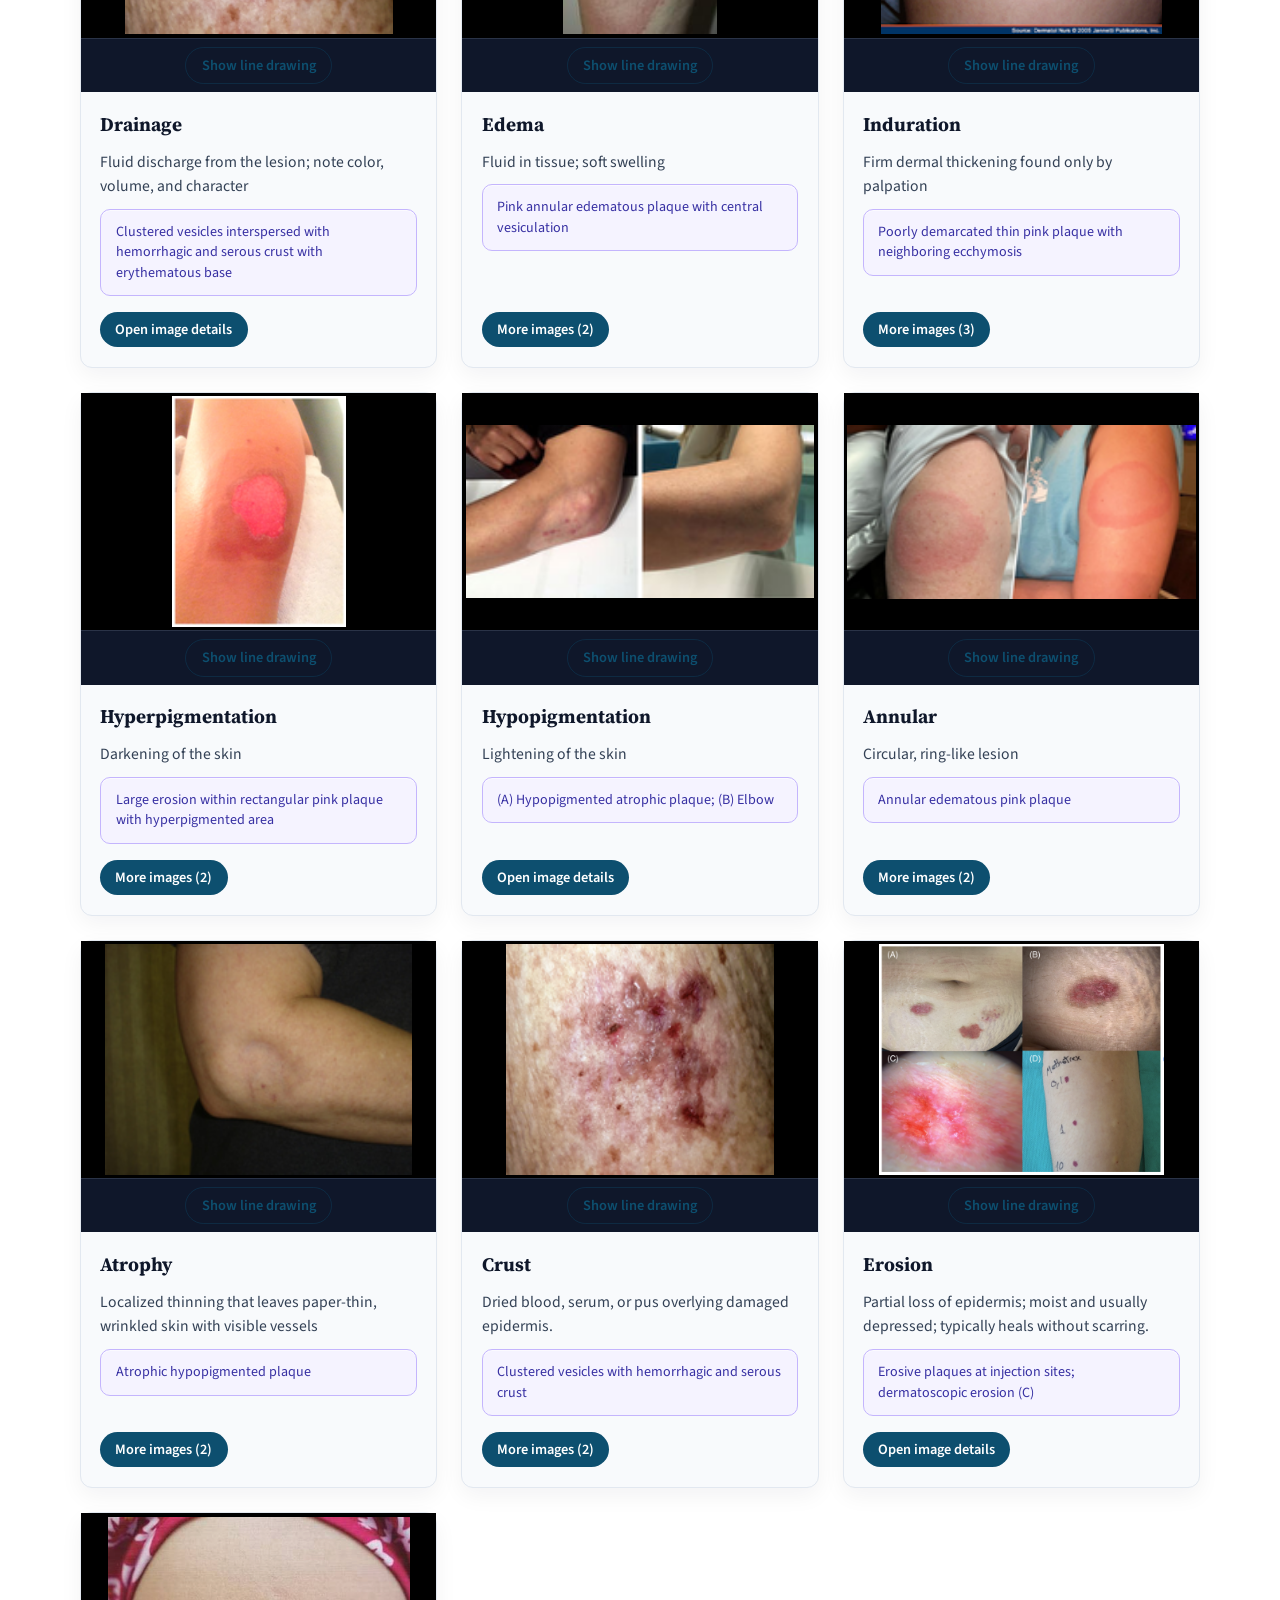
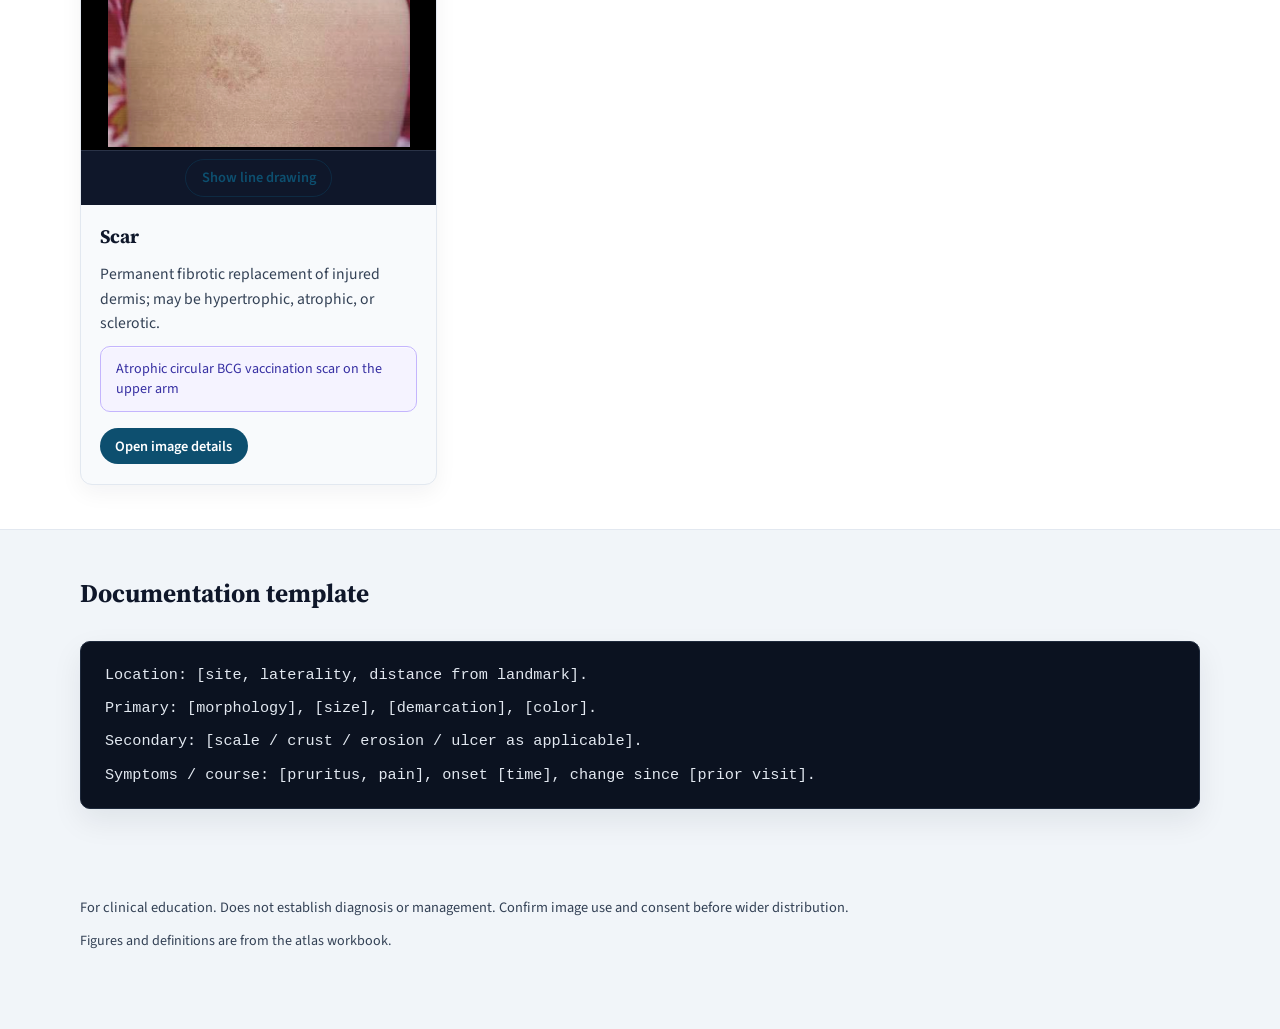
==== commit f3b97fc7: "Replace secondary morphology drawings and attach grading source PDFs. Secondary cards now flip to th" ====
--- a/index.html
+++ b/index.html
@@ -14,7 +14,7 @@
       href="https://fonts.googleapis.com/css2?family=Source+Sans+3:ital,wght@0,400;0,600;0,700;1,400&family=Source+Serif+4:ital,opsz,wght@0,8..60,600;0,8..60,700;1,8..60,400&display=swap"
       rel="stylesheet"
     />
-    <link rel="stylesheet" href="styles.css?v=example-morph" />
+    <link rel="stylesheet" href="styles.css?v=graphic-images" />
   </head>
   <body>
     <a class="skip-link" href="#main">Skip to content</a>
@@ -189,9 +189,9 @@
       </div>
     </div>
 
-    <script src="diagrams.js"></script>
-    <script src="data/lesions.js?v=example-morph"></script>
-    <script src="app.js" defer></script>
+    <script src="diagrams.js?v=graphic-images"></script>
+    <script src="data/lesions.js?v=apa-hover"></script>
+    <script src="app.js?v=graphic-images" defer></script>
     <script src="tutorial.js" defer></script>
   </body>
 </html>
--- a/styles.css
+++ b/styles.css
@@ -552,6 +552,10 @@
   transform: scaleX(-1);
 }
 
+.figure-flip-diagram--natural {
+  transform: none;
+}
+
 .figure-flip-toolbar {
   min-height: 2.75rem;
   box-sizing: border-box;
@@ -779,6 +783,17 @@
   background: #0b1220;
 }
 
+.modal-figure-media {
+  position: relative;
+  background: #0b1220;
+}
+
+.modal-figure-media:focus,
+.modal-figure-media:focus-visible {
+  outline: 2px solid var(--accent);
+  outline-offset: -2px;
+}
+
 .modal-figure img {
   display: block;
   width: 100%;
@@ -787,6 +802,36 @@
   object-fit: contain;
 }
 
+.modal-cite-hover {
+  position: absolute;
+  left: 0.55rem;
+  right: 0.55rem;
+  bottom: 0.55rem;
+  margin: 0;
+  padding: 0.55rem 0.7rem;
+  max-height: 48%;
+  overflow: auto;
+  background: rgba(15, 23, 42, 0.92);
+  color: #f8fafc;
+  font-size: 0.78rem;
+  line-height: 1.4;
+  border-radius: 6px;
+  opacity: 0;
+  pointer-events: none;
+  transition: opacity 0.15s ease;
+}
+
+.modal-figure-media:hover .modal-cite-hover,
+.modal-figure-media:focus-within .modal-cite-hover {
+  opacity: 1;
+  pointer-events: auto;
+}
+
+.modal-cite-hover a {
+  color: #bae6fd;
+  word-break: break-word;
+}
+
 .modal-caption {
   padding: 0.65rem 0.75rem;
   font-size: 0.88rem;
@@ -944,6 +989,47 @@
 
 .grading-back a:hover,
 .grading-back a:focus-visible {
+  text-decoration: underline;
+}
+
+.source-doc {
+  margin: 0.65rem 0 0;
+  font-size: 0.95rem;
+}
+
+.source-term-link {
+  color: var(--accent);
+  font-weight: 700;
+  text-decoration: underline;
+  text-decoration-style: dotted;
+  text-underline-offset: 0.18em;
+}
+
+h2 .source-term-link {
+  color: inherit;
+}
+
+.source-term-link:hover,
+.source-term-link:focus-visible {
+  color: var(--accent-strong);
+  background: var(--accent-soft);
+  border-radius: 2px;
+  outline: none;
+}
+
+.source-doc a,
+.daids-footnote a,
+.daids-source a {
+  color: var(--accent);
+  font-weight: 600;
+}
+
+.source-doc a:hover,
+.source-doc a:focus-visible,
+.daids-footnote a:hover,
+.daids-footnote a:focus-visible,
+.daids-source a:hover,
+.daids-source a:focus-visible {
   text-decoration: underline;
 }
 
